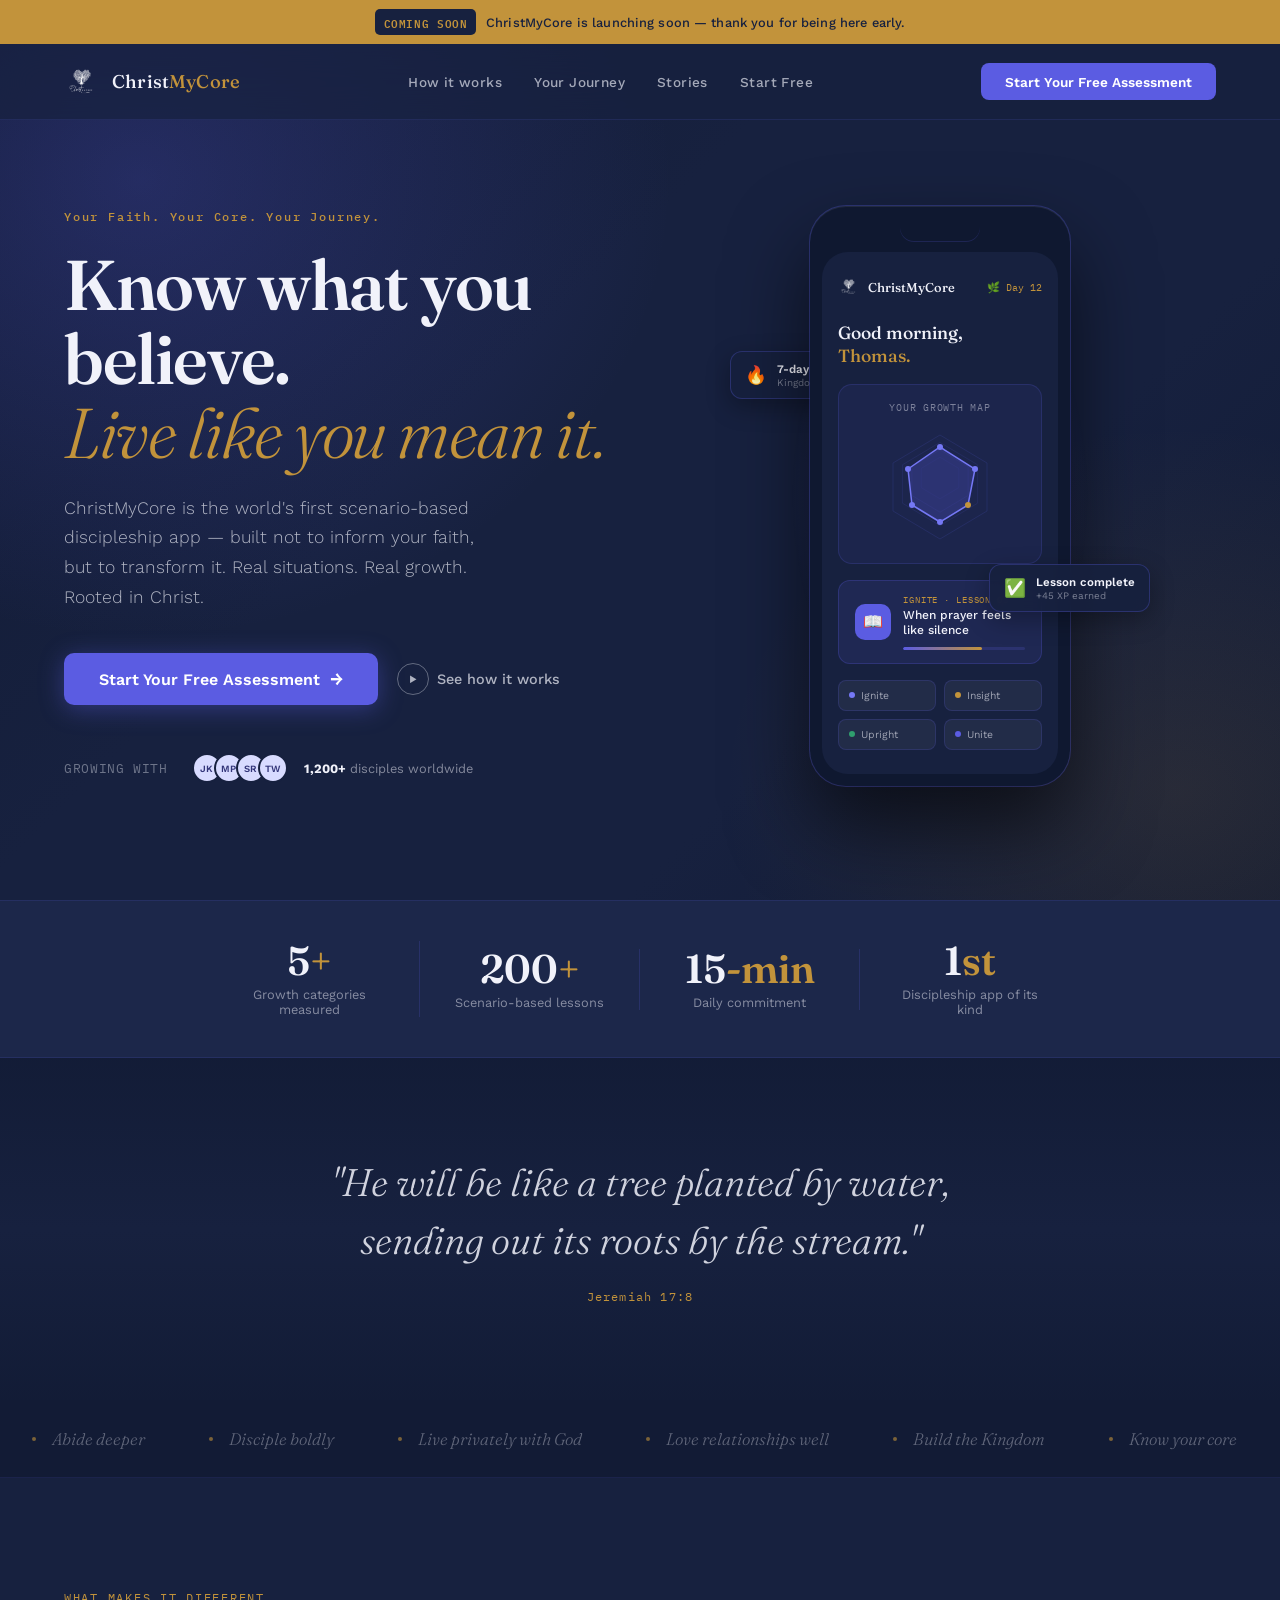
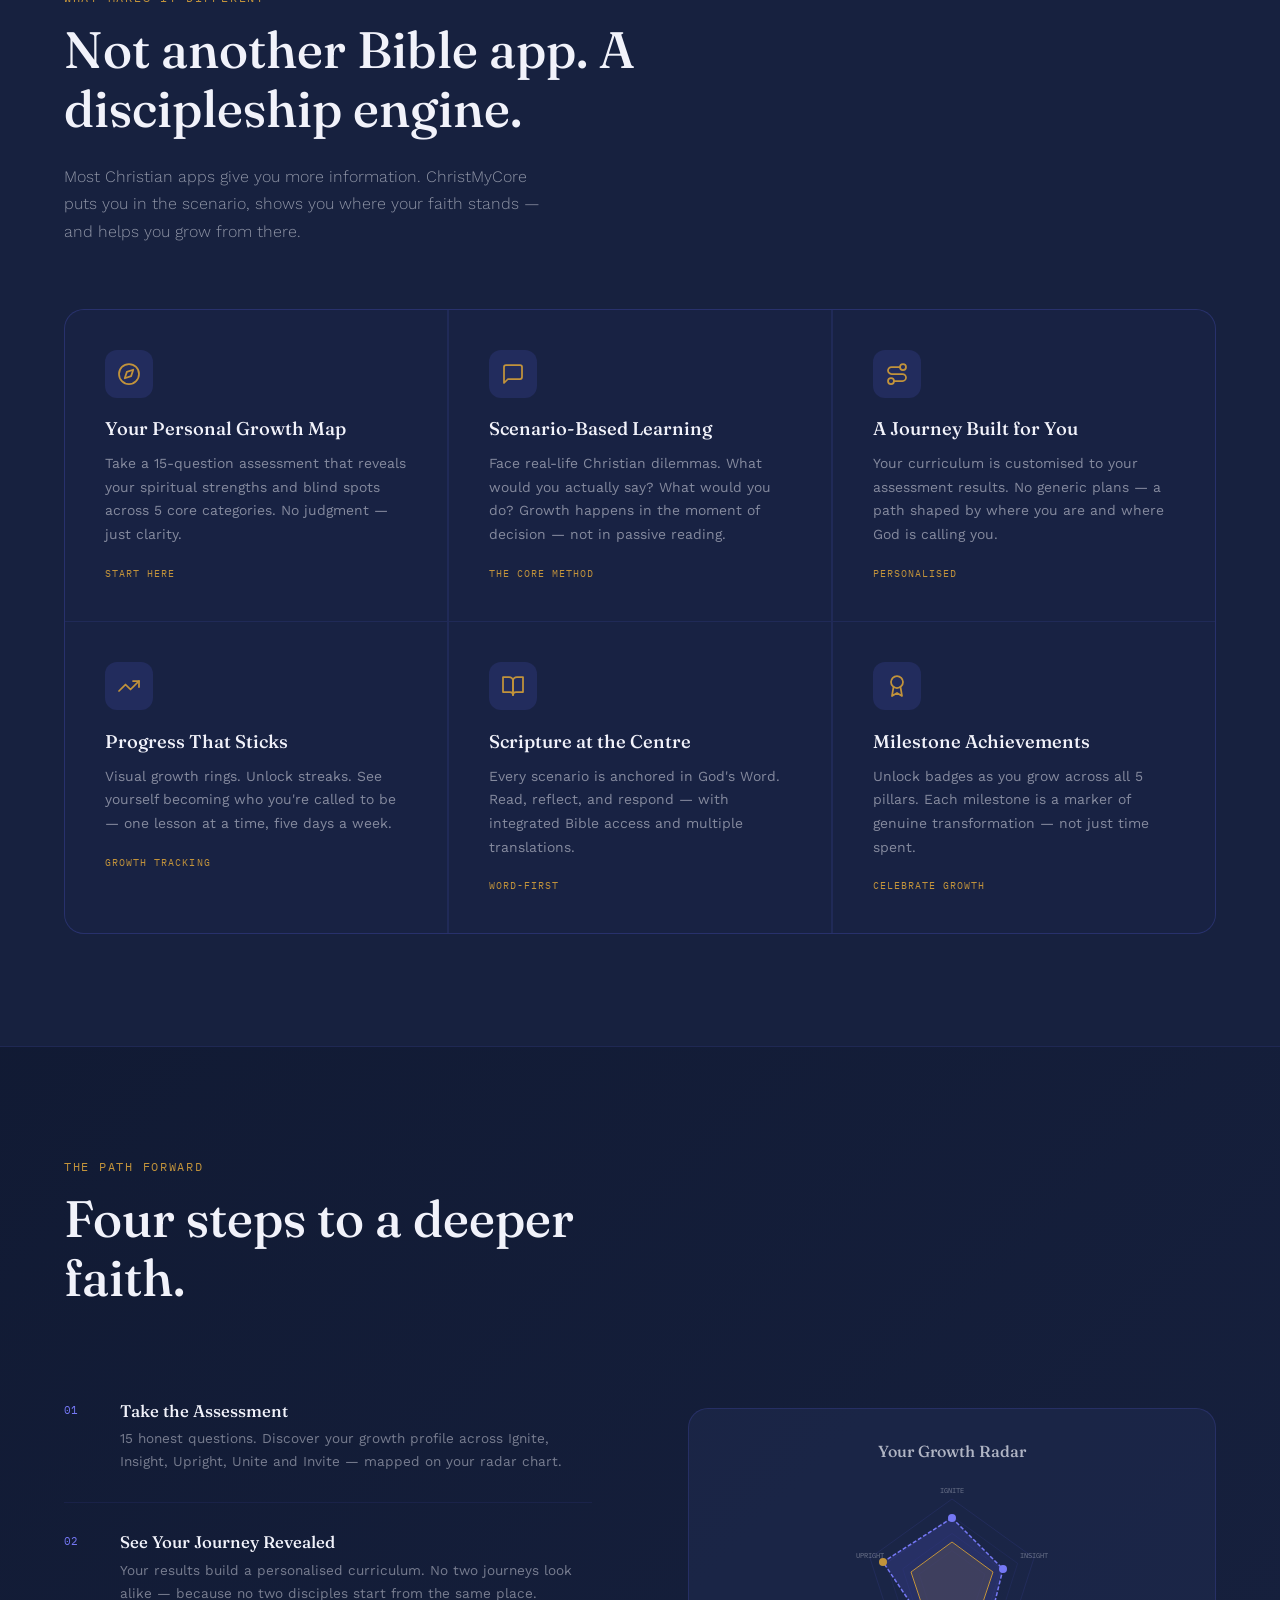
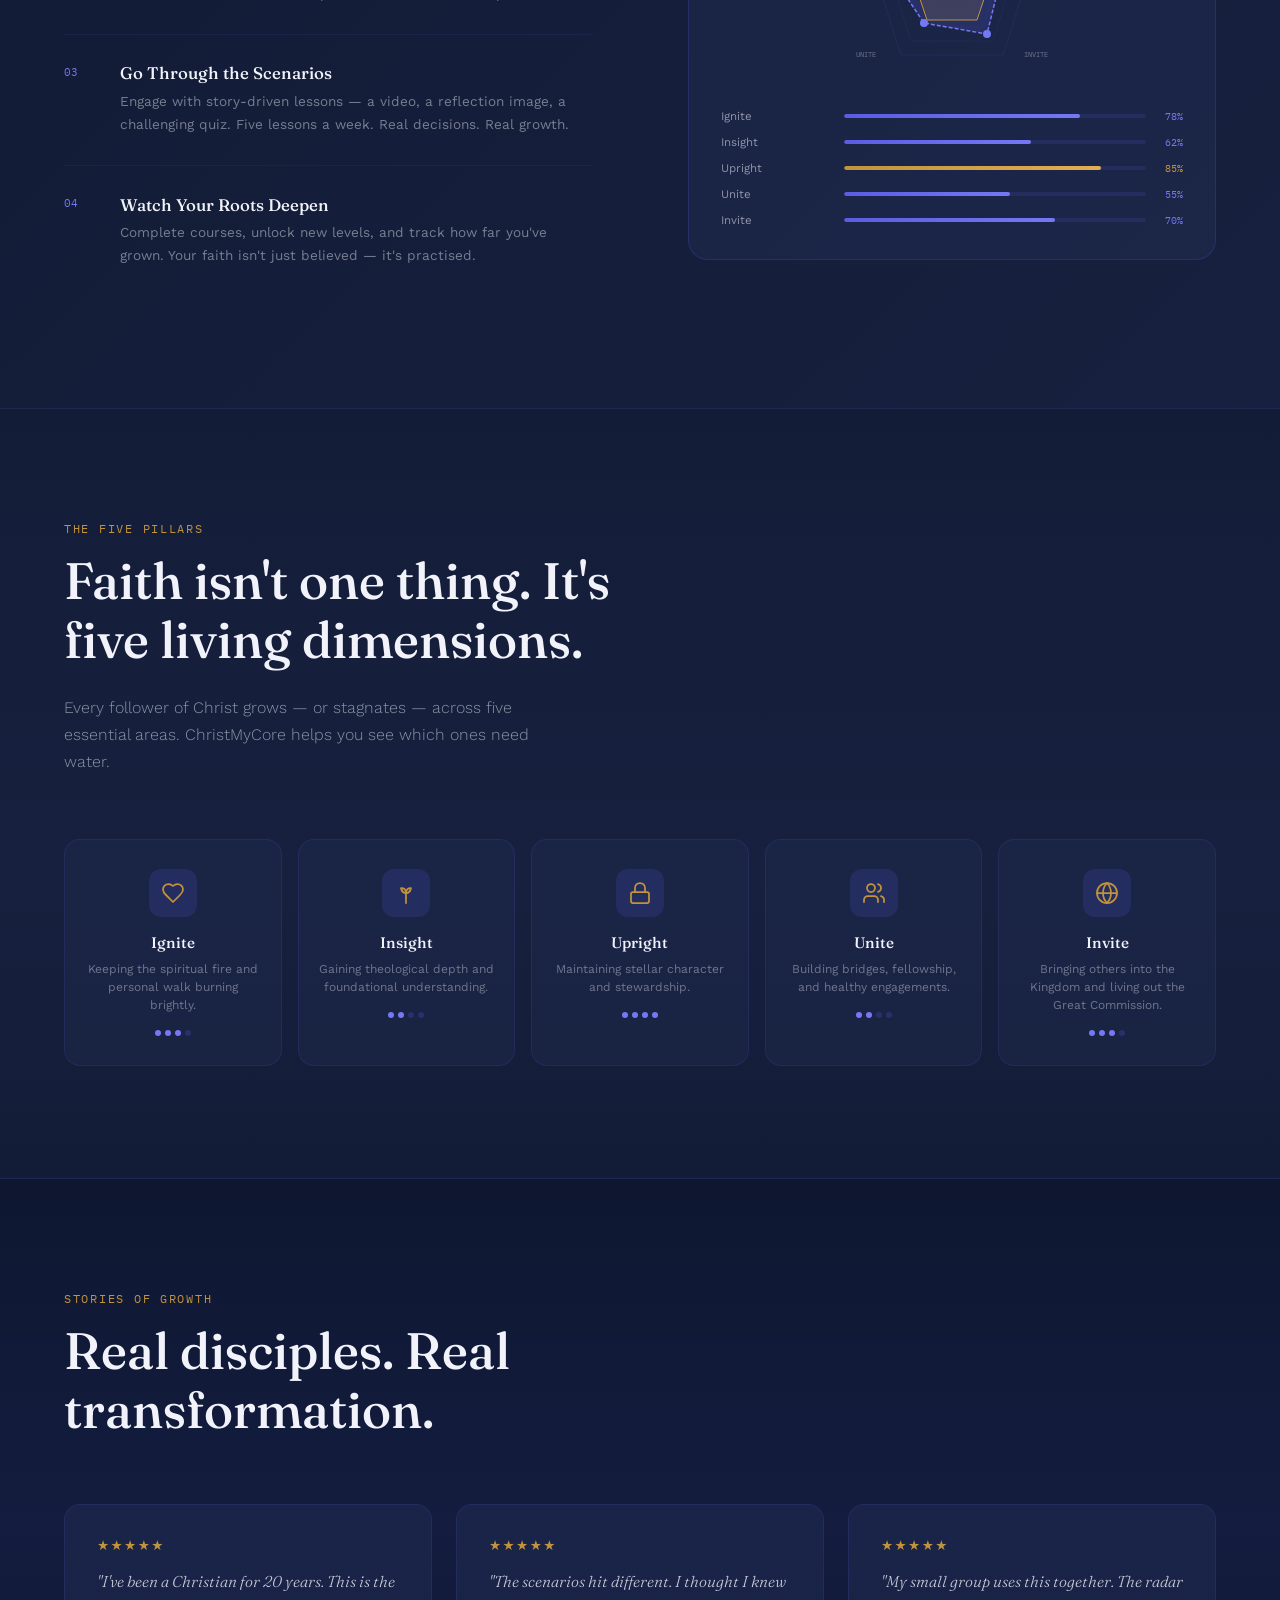
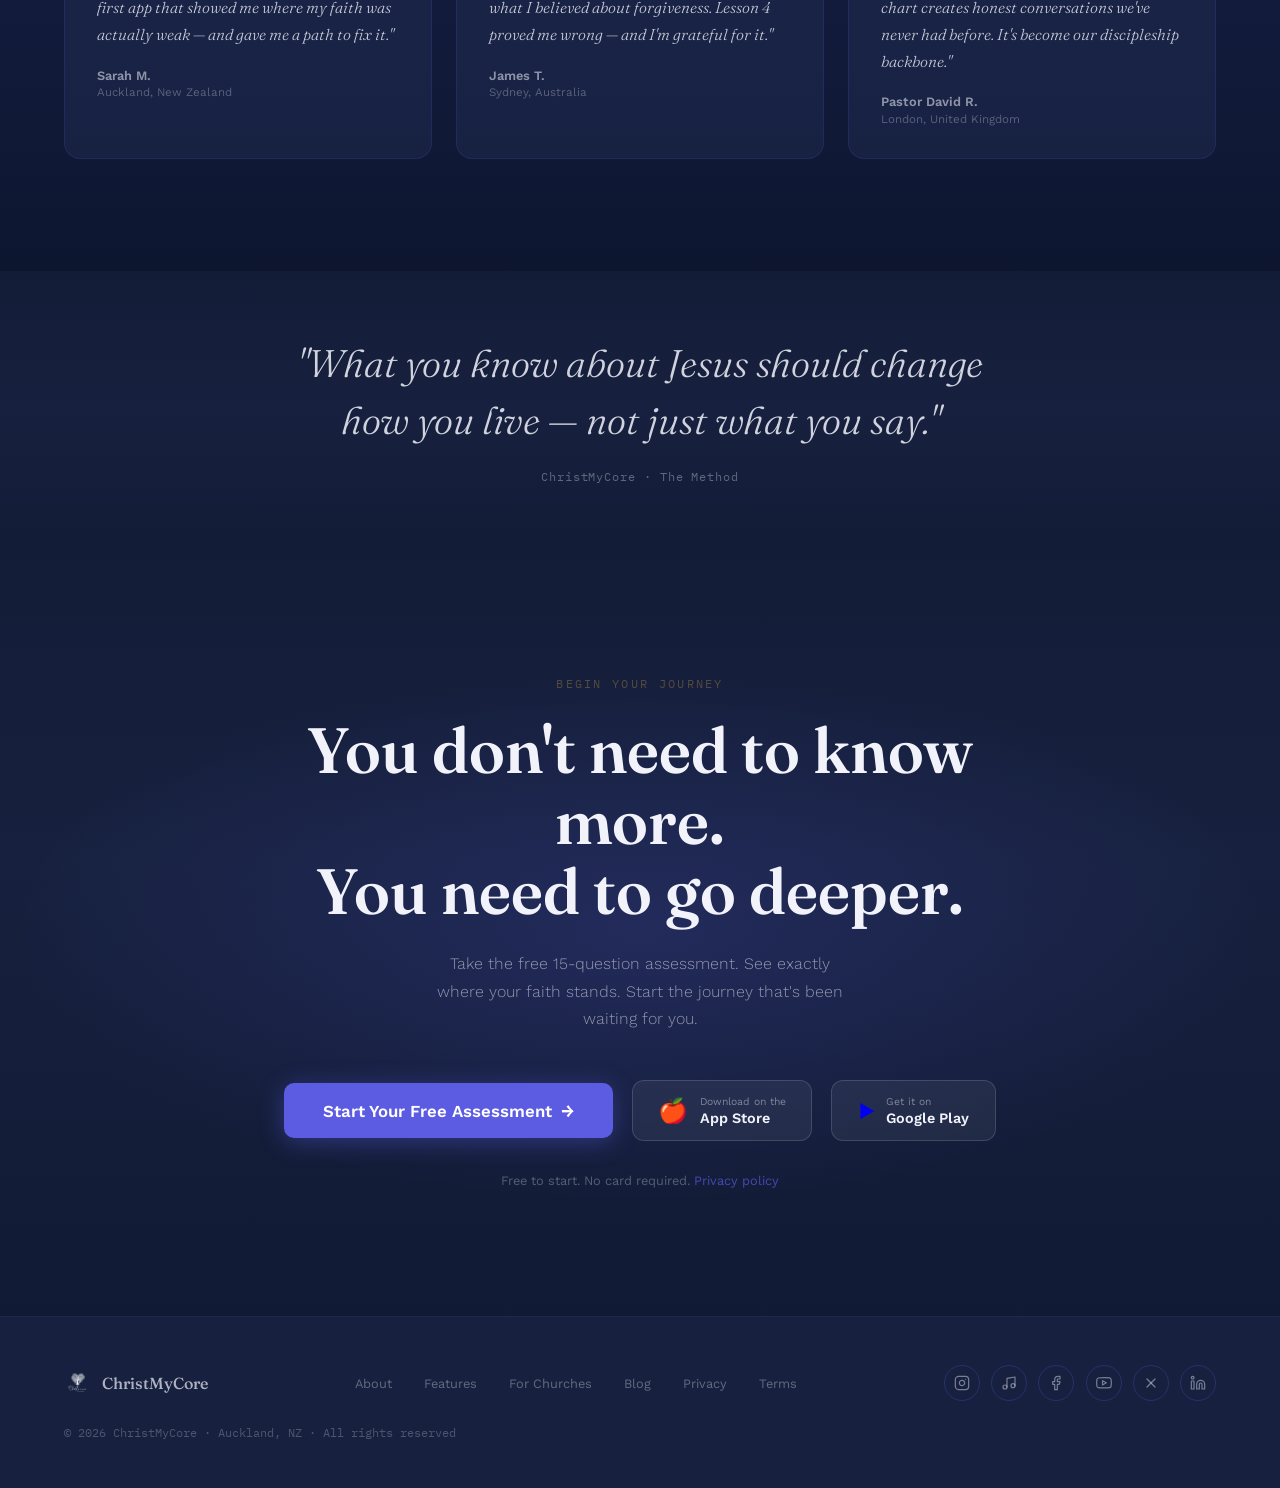
==== index.html @ acf6fdb8 "Unify assessment CTA copy to "Start Your Free Assessment" Update the nav button and bottom CTA secti" ====
<!DOCTYPE html>
<html lang="en">
<head>
  <meta charset="UTF-8"/>
  <meta name="viewport" content="width=device-width, initial-scale=1.0"/>
  <meta name="robots" content="noindex, follow"/>
  <meta name="description" content="ChristMyCore — Scenario-based Christian discipleship app, launching soon. Know what you believe. Live like you mean it."/>
  <meta property="og:title" content="ChristMyCore — Coming Soon"/>
  <meta property="og:description" content="The world's first scenario-based discipleship app for the global church. Launching soon."/>
  <meta property="og:url" content="https://www.christmycore.com"/>
  <title>ChristMyCore — Grow Deeper. Live Truer.</title>

  <!-- Fonts -->
  <link rel="preconnect" href="https://fonts.googleapis.com">
  <link href="https://fonts.googleapis.com/css2?family=Fraunces:ital,opsz,wght@0,9..144,300;0,9..144,500;0,9..144,600;1,9..144,300&family=Work+Sans:wght@300;400;500;600&family=IBM+Plex+Mono:wght@400;500&display=swap" rel="stylesheet">

  <!-- Stylesheet -->
  <link rel="stylesheet" href="css/main.css"/>
</head>
<body>

  <!-- ── COMING SOON BANNER ── -->
<div class="announce-banner">
  <span class="announce-banner-badge">Coming Soon</span>
  <span class="announce-banner-full">ChristMyCore is launching soon — thank you for being here early.</span>
  <span class="announce-banner-short">Launching soon</span>
</div>

  <!-- ── NAVIGATION ── -->
<nav>
  <a href="/" class="nav-logo">
    <img src="assets/images/logo.png" alt="ChristMyCore logo"/>
    <span class="nav-logo-text">Christ<span>MyCore</span></span>
  </a>
  <div class="nav-links">
    <a href="#features">How it works</a>
    <a href="#pillars">Your Journey</a>
    <a href="#stories">Stories</a>
    <a href="#start">Start Free</a>
  </div>
  <a href="#start" class="nav-cta">Start Your Free Assessment</a>
  <button class="nav-menu-btn" aria-label="Menu">
    <span></span><span></span><span></span>
  </button>
</nav>

  <!-- ── HERO ── -->
<section class="hero">
  <div class="hero-bg-overlay"></div>
  <div class="hero-left">
    <p class="hero-mono">Your Faith. Your Core. Your Journey.</p>
    <h1 class="hero-h1">
      Know what you<br>
      believe.<br>
      <span class="line-gold">Live like you mean it.</span>
    </h1>
    <p class="hero-sub">ChristMyCore is the world's first scenario-based discipleship app — built not to inform your faith, but to transform it. Real situations. Real growth. Rooted in Christ.</p>
    <div class="hero-actions">
      <a href="#start" class="btn-primary-lg">
        Start Your Free Assessment <span class="arrow">→</span>
      </a>
      <button class="btn-ghost">
        <span class="play-icon">▶</span>
        See how it works
      </button>
    </div>
    <div class="hero-social">
      <span class="hero-social-label">GROWING WITH</span>
      <div class="hero-avatars">
        <div class="avatar">JK</div>
        <div class="avatar">MP</div>
        <div class="avatar">SR</div>
        <div class="avatar">TW</div>
      </div>
      <span class="hero-social-count"><strong>1,200+</strong> disciples worldwide</span>
    </div>
  </div>

  <div class="hero-right">
    <div class="phone-wrap">
      <div class="phone-glow"></div>

      <!-- Left floating badge -->
      <div class="float-badge badge-left">
        <span class="badge-icon">🔥</span>
        <div class="badge-text">
          <span class="badge-title">7-day streak</span>
          <span class="badge-sub">Kingdom Builder</span>
        </div>
      </div>

      <!-- Phone frame -->
      <div class="phone-frame">
        <div class="phone-notch"></div>
        <div class="phone-screen">
          <div class="phone-header">
            <div class="phone-logo-row">
              <img class="phone-logo-img" src="assets/images/logo.png" alt="CMC"/>
              <span class="phone-logo-name">ChristMyCore</span>
            </div>
            <span class="phone-streak">🌿 Day 12</span>
          </div>
          <div class="phone-greeting">Good morning,<br><span>Thomas.</span></div>
          <!-- Mini radar -->
          <div class="phone-radar">
            <div class="phone-radar-title">YOUR GROWTH MAP</div>
            <svg class="radar-svg" width="120" height="120" viewBox="0 0 120 120">
              <defs>
                <polygon id="bg5" points="60,8 107,36 107,84 60,112 13,84 13,36" fill="none" stroke="rgba(91,92,226,0.15)" stroke-width="1"/>
              </defs>
              <use href="#bg5" transform="scale(1)"/>
              <use href="#bg5" transform="translate(12,9) scale(0.8)"/>
              <use href="#bg5" transform="translate(24,18) scale(0.6)"/>
              <use href="#bg5" transform="translate(36,27) scale(0.4)"/>
              <!-- Filled shape -->
              <polygon points="60,20 95,42 88,78 60,95 32,78 28,42"
                fill="rgba(91,92,226,0.25)" stroke="#7578F5" stroke-width="1.5"/>
              <!-- Dots -->
              <circle cx="60" cy="20" r="3" fill="#7578F5"/>
              <circle cx="95" cy="42" r="3" fill="#7578F5"/>
              <circle cx="88" cy="78" r="3" fill="#C2933B"/>
              <circle cx="60" cy="95" r="3" fill="#7578F5"/>
              <circle cx="32" cy="78" r="3" fill="#7578F5"/>
              <circle cx="28" cy="42" r="3" fill="#7578F5"/>
            </svg>
          </div>
          <!-- Current lesson -->
          <div class="phone-lesson-card">
            <div class="lesson-icon">📖</div>
            <div class="lesson-meta">
              <div class="lesson-tag">IGNITE · LESSON 03</div>
              <div class="lesson-title">When prayer feels like silence</div>
              <div class="lesson-progress-bar">
                <div class="lesson-progress-fill"></div>
              </div>
            </div>
          </div>
          <!-- Category chips -->
          <div class="phone-categories">
            <div class="cat-chip"><span class="cat-dot" style="background:#7578F5;"></span>Ignite</div>
            <div class="cat-chip"><span class="cat-dot" style="background:#C2933B;"></span>Insight</div>
            <div class="cat-chip"><span class="cat-dot" style="background:#2F9E6E;"></span>Upright</div>
            <div class="cat-chip"><span class="cat-dot" style="background:#5B5CE2;"></span>Unite</div>
          </div>
        </div>
      </div>

      <!-- Right floating badge -->
      <div class="float-badge badge-right">
        <span class="badge-icon">✅</span>
        <div class="badge-text">
          <span class="badge-title">Lesson complete</span>
          <span class="badge-sub">+45 XP earned</span>
        </div>
      </div>
    </div>
  </div>
</section>

  <!-- ── STATS BAR ── -->
<div class="stats-bar reveal">
  <div class="stat-item">
    <div class="stat-num">5<span>+</span></div>
    <div class="stat-label">Growth categories measured</div>
  </div>
  <div class="stat-item">
    <div class="stat-num">200<span>+</span></div>
    <div class="stat-label">Scenario-based lessons</div>
  </div>
  <div class="stat-item">
    <div class="stat-num">15<span>-min</span></div>
    <div class="stat-label">Daily commitment</div>
  </div>
  <div class="stat-item">
    <div class="stat-num">1<span>st</span></div>
    <div class="stat-label">Discipleship app of its kind</div>
  </div>
</div>

  <!-- ── SCRIPTURE QUOTE ── -->
<div class="scripture-section reveal">
  <p class="scripture-quote">
    "He will be like a tree planted by water, sending out its roots by the stream."
  </p>
  <p class="scripture-ref">Jeremiah 17:8</p>
</div>

  <!-- ── MARQUEE TICKER ── -->
<div class="marquee-section">
  <div class="marquee-track">
    <div class="marquee-item"><span class="marquee-dot"></span>Abide deeper</div>
    <div class="marquee-item"><span class="marquee-dot"></span>Disciple boldly</div>
    <div class="marquee-item"><span class="marquee-dot"></span>Live privately with God</div>
    <div class="marquee-item"><span class="marquee-dot"></span>Love relationships well</div>
    <div class="marquee-item"><span class="marquee-dot"></span>Build the Kingdom</div>
    <div class="marquee-item"><span class="marquee-dot"></span>Know your core</div>
    <div class="marquee-item"><span class="marquee-dot"></span>Abide deeper</div>
    <div class="marquee-item"><span class="marquee-dot"></span>Disciple boldly</div>
    <div class="marquee-item"><span class="marquee-dot"></span>Live privately with God</div>
    <div class="marquee-item"><span class="marquee-dot"></span>Love relationships well</div>
    <div class="marquee-item"><span class="marquee-dot"></span>Build the Kingdom</div>
    <div class="marquee-item"><span class="marquee-dot"></span>Know your core</div>
  </div>
</div>

  <!-- ── FEATURES ── -->
<section class="section" id="features">
  <p class="section-mono reveal">WHAT MAKES IT DIFFERENT</p>
  <h2 class="section-h2 reveal">Not another Bible app. A discipleship engine.</h2>
  <p class="section-sub reveal">Most Christian apps give you more information. ChristMyCore puts you in the scenario, shows you where your faith stands — and helps you grow from there.</p>

  <div class="features-grid reveal">
    <div class="feature-card">
      <div class="feature-icon"><svg viewBox="0 0 24 24"><circle cx="12" cy="12" r="10"/><polygon points="16.24 7.76 14.12 14.12 7.76 16.24 9.88 9.88 16.24 7.76"/></svg></div>
      <h3 class="feature-h3">Your Personal Growth Map</h3>
      <p class="feature-p">Take a 15-question assessment that reveals your spiritual strengths and blind spots across 5 core categories. No judgment — just clarity.</p>
      <span class="feature-tag">START HERE</span>
    </div>
    <div class="feature-card">
      <div class="feature-icon"><svg viewBox="0 0 24 24"><path d="M21 15a2 2 0 0 1-2 2H7l-4 4V5a2 2 0 0 1 2-2h14a2 2 0 0 1 2 2z"/></svg></div>
      <h3 class="feature-h3">Scenario-Based Learning</h3>
      <p class="feature-p">Face real-life Christian dilemmas. What would you actually say? What would you do? Growth happens in the moment of decision — not in passive reading.</p>
      <span class="feature-tag">THE CORE METHOD</span>
    </div>
    <div class="feature-card">
      <div class="feature-icon"><svg viewBox="0 0 24 24"><circle cx="6" cy="19" r="3"/><path d="M9 19h8.5a3.5 3.5 0 0 0 0-7h-11a3.5 3.5 0 0 1 0-7H15"/><circle cx="18" cy="5" r="3"/></svg></div>
      <h3 class="feature-h3">A Journey Built for You</h3>
      <p class="feature-p">Your curriculum is customised to your assessment results. No generic plans — a path shaped by where you are and where God is calling you.</p>
      <span class="feature-tag">PERSONALISED</span>
    </div>
    <div class="feature-card">
      <div class="feature-icon"><svg viewBox="0 0 24 24"><polyline points="22 7 13.5 15.5 8.5 10.5 2 17"/><polyline points="16 7 22 7 22 13"/></svg></div>
      <h3 class="feature-h3">Progress That Sticks</h3>
      <p class="feature-p">Visual growth rings. Unlock streaks. See yourself becoming who you're called to be — one lesson at a time, five days a week.</p>
      <span class="feature-tag">GROWTH TRACKING</span>
    </div>
    <div class="feature-card">
      <div class="feature-icon"><svg viewBox="0 0 24 24"><path d="M2 3h6a4 4 0 0 1 4 4v14a3 3 0 0 0-3-3H2z"/><path d="M22 3h-6a4 4 0 0 0-4 4v14a3 3 0 0 1 3-3h7z"/></svg></div>
      <h3 class="feature-h3">Scripture at the Centre</h3>
      <p class="feature-p">Every scenario is anchored in God's Word. Read, reflect, and respond — with integrated Bible access and multiple translations.</p>
      <span class="feature-tag">WORD-FIRST</span>
    </div>
    <div class="feature-card">
      <div class="feature-icon"><svg viewBox="0 0 24 24"><circle cx="12" cy="8" r="6"/><path d="M15.477 12.89 17 22l-5-3-5 3 1.523-9.11"/></svg></div>
      <h3 class="feature-h3">Milestone Achievements</h3>
      <p class="feature-p">Unlock badges as you grow across all 5 pillars. Each milestone is a marker of genuine transformation — not just time spent.</p>
      <span class="feature-tag">CELEBRATE GROWTH</span>
    </div>
  </div>
</section>

  <!-- ── HOW IT WORKS ── -->
<section class="journey-section" id="features">
  <p class="section-mono reveal">THE PATH FORWARD</p>
  <h2 class="section-h2 reveal">Four steps to a deeper faith.</h2>
  <div class="journey-grid reveal">
    <div class="journey-steps">
      <div class="step">
        <span class="step-num">01</span>
        <div class="step-content">
          <h4 class="step-h">Take the Assessment</h4>
          <p class="step-p">15 honest questions. Discover your growth profile across Ignite, Insight, Upright, Unite and Invite — mapped on your radar chart.</p>
        </div>
      </div>
      <div class="step">
        <span class="step-num">02</span>
        <div class="step-content">
          <h4 class="step-h">See Your Journey Revealed</h4>
          <p class="step-p">Your results build a personalised curriculum. No two journeys look alike — because no two disciples start from the same place.</p>
        </div>
      </div>
      <div class="step">
        <span class="step-num">03</span>
        <div class="step-content">
          <h4 class="step-h">Go Through the Scenarios</h4>
          <p class="step-p">Engage with story-driven lessons — a video, a reflection image, a challenging quiz. Five lessons a week. Real decisions. Real growth.</p>
        </div>
      </div>
      <div class="step">
        <span class="step-num">04</span>
        <div class="step-content">
          <h4 class="step-h">Watch Your Roots Deepen</h4>
          <p class="step-p">Complete courses, unlock new levels, and track how far you've grown. Your faith isn't just believed — it's practised.</p>
        </div>
      </div>
    </div>

    <!-- Assessment visual -->
    <div class="assess-visual">
      <div class="assess-title">Your Growth Radar</div>
      <svg class="radar-large" width="200" height="200" viewBox="0 0 200 200">
        <defs>
          <polygon id="pent" points="100,14 182,73 151,170 49,170 18,73" fill="none" stroke="rgba(91,92,226,0.12)" stroke-width="1"/>
        </defs>
        <use href="#pent"/>
        <use href="#pent" transform="translate(20,20) scale(0.8)"/>
        <use href="#pent" transform="translate(40,40) scale(0.6)"/>
        <use href="#pent" transform="translate(60,60) scale(0.4)"/>
        <!-- Labels -->
        <text x="100" y="8" text-anchor="middle" font-family="IBM Plex Mono" font-size="6.5" fill="rgba(241,242,250,0.4)">IGNITE</text>
        <text x="196" y="73" text-anchor="end" font-family="IBM Plex Mono" font-size="6.5" fill="rgba(241,242,250,0.4)">INSIGHT</text>
        <text x="196" y="172" text-anchor="end" font-family="IBM Plex Mono" font-size="6.5" fill="rgba(241,242,250,0.4)">INVITE</text>
        <text x="4" y="172" text-anchor="start" font-family="IBM Plex Mono" font-size="6.5" fill="rgba(241,242,250,0.4)">UNITE</text>
        <text x="4" y="73" text-anchor="start" font-family="IBM Plex Mono" font-size="6.5" fill="rgba(241,242,250,0.4)">UPRIGHT</text>
        <!-- Filled area -->
        <polygon points="100,33 151,84 135,149 72,138 31,77"
          fill="rgba(91,92,226,0.2)" stroke="#7578F5" stroke-width="1.5" stroke-dasharray="4,2"/>
        <polygon points="100,57 141,87 125,135 75,135 59,87"
          fill="rgba(194,147,59,0.15)" stroke="#C2933B" stroke-width="1"/>
        <!-- Points -->
        <circle cx="100" cy="33" r="4" fill="#7578F5"/>
        <circle cx="151" cy="84" r="4" fill="#7578F5"/>
        <circle cx="135" cy="149" r="4" fill="#7578F5"/>
        <circle cx="72" cy="138" r="4" fill="#7578F5"/>
        <circle cx="31" cy="77" r="4" fill="#C2933B"/>
      </svg>
      <div class="category-bars">
        <div class="cat-bar-row">
          <span class="cat-bar-label">Ignite</span>
          <div class="cat-bar-track"><div class="cat-bar-fill" style="width:78%;"></div></div>
          <span class="cat-bar-val">78%</span>
        </div>
        <div class="cat-bar-row">
          <span class="cat-bar-label">Insight</span>
          <div class="cat-bar-track"><div class="cat-bar-fill" style="width:62%;"></div></div>
          <span class="cat-bar-val">62%</span>
        </div>
        <div class="cat-bar-row">
          <span class="cat-bar-label">Upright</span>
          <div class="cat-bar-track"><div class="cat-bar-fill" style="width:85%;background:linear-gradient(90deg,var(--gold),#E0AE55);"></div></div>
          <span class="cat-bar-val" style="color:var(--gold);">85%</span>
        </div>
        <div class="cat-bar-row">
          <span class="cat-bar-label">Unite</span>
          <div class="cat-bar-track"><div class="cat-bar-fill" style="width:55%;"></div></div>
          <span class="cat-bar-val">55%</span>
        </div>
        <div class="cat-bar-row">
          <span class="cat-bar-label">Invite</span>
          <div class="cat-bar-track"><div class="cat-bar-fill" style="width:70%;"></div></div>
          <span class="cat-bar-val">70%</span>
        </div>
      </div>
    </div>
  </div>
</section>

  <!-- ── THE 5 PILLARS ── -->
<section class="pillars-section" id="pillars">
  <p class="section-mono reveal">THE FIVE PILLARS</p>
  <h2 class="section-h2 reveal">Faith isn't one thing. It's five living dimensions.</h2>
  <p class="section-sub reveal">Every follower of Christ grows — or stagnates — across five essential areas. ChristMyCore helps you see which ones need water.</p>
  <div class="pillars-row reveal">
    <div class="pillar-card">
      <div class="pillar-icon"><svg viewBox="0 0 24 24"><path d="M19 14c1.49-1.46 3-3.21 3-5.5A5.5 5.5 0 0 0 16.5 3c-1.76 0-3 .5-4.5 2-1.5-1.5-2.74-2-4.5-2A5.5 5.5 0 0 0 2 8.5c0 2.3 1.5 4.05 3 5.5l7 7Z"/></svg></div>
      <div class="pillar-name">Ignite</div>
      <div class="pillar-sub">Keeping the spiritual fire and personal walk burning brightly.</div>
      <div class="pillar-level">
        <span class="level-dot active"></span>
        <span class="level-dot active"></span>
        <span class="level-dot active"></span>
        <span class="level-dot"></span>
      </div>
    </div>
    <div class="pillar-card">
      <div class="pillar-icon"><svg viewBox="0 0 24 24"><path d="M12 22V12"/><path d="M12 12c0-3 2-5 5-5-.5 3-2.5 5-5 5Z"/><path d="M12 12c0-3-2-5-5-5 .5 3 2.5 5 5 5Z"/></svg></div>
      <div class="pillar-name">Insight</div>
      <div class="pillar-sub">Gaining theological depth and foundational understanding.</div>
      <div class="pillar-level">
        <span class="level-dot active"></span>
        <span class="level-dot active"></span>
        <span class="level-dot"></span>
        <span class="level-dot"></span>
      </div>
    </div>
    <div class="pillar-card">
      <div class="pillar-icon"><svg viewBox="0 0 24 24"><rect x="3" y="11" width="18" height="11" rx="2"/><path d="M7 11V7a5 5 0 0 1 10 0v4"/></svg></div>
      <div class="pillar-name">Upright</div>
      <div class="pillar-sub">Maintaining stellar character and stewardship.</div>
      <div class="pillar-level">
        <span class="level-dot active"></span>
        <span class="level-dot active"></span>
        <span class="level-dot active"></span>
        <span class="level-dot active"></span>
      </div>
    </div>
    <div class="pillar-card">
      <div class="pillar-icon"><svg viewBox="0 0 24 24"><path d="M16 21v-2a4 4 0 0 0-4-4H6a4 4 0 0 0-4 4v2"/><circle cx="9" cy="7" r="4"/><path d="M22 21v-2a4 4 0 0 0-3-3.87"/><path d="M16 3.13a4 4 0 0 1 0 7.75"/></svg></div>
      <div class="pillar-name">Unite</div>
      <div class="pillar-sub">Building bridges, fellowship, and healthy engagements.</div>
      <div class="pillar-level">
        <span class="level-dot active"></span>
        <span class="level-dot active"></span>
        <span class="level-dot"></span>
        <span class="level-dot"></span>
      </div>
    </div>
    <div class="pillar-card">
      <div class="pillar-icon"><svg viewBox="0 0 24 24"><circle cx="12" cy="12" r="10"/><path d="M12 2a14.5 14.5 0 0 0 0 20 14.5 14.5 0 0 0 0-20"/><path d="M2 12h20"/></svg></div>
      <div class="pillar-name">Invite</div>
      <div class="pillar-sub">Bringing others into the Kingdom and living out the Great Commission.</div>
      <div class="pillar-level">
        <span class="level-dot active"></span>
        <span class="level-dot active"></span>
        <span class="level-dot active"></span>
        <span class="level-dot"></span>
      </div>
    </div>
  </div>
</section>

  <!-- ── TESTIMONIALS ── -->
<section class="testimonials-section" id="stories">
  <p class="section-mono reveal">STORIES OF GROWTH</p>
  <h2 class="section-h2 reveal">Real disciples. Real transformation.</h2>
  <div class="testi-grid reveal">
    <div class="testi-card">
      <div class="testi-stars">★★★★★</div>
      <p class="testi-text">"I've been a Christian for 20 years. This is the first app that showed me where my faith was actually weak — and gave me a path to fix it."</p>
      <div class="testi-author">Sarah M.</div>
      <div class="testi-role">Auckland, New Zealand</div>
    </div>
    <div class="testi-card">
      <div class="testi-stars">★★★★★</div>
      <p class="testi-text">"The scenarios hit different. I thought I knew what I believed about forgiveness. Lesson 4 proved me wrong — and I'm grateful for it."</p>
      <div class="testi-author">James T.</div>
      <div class="testi-role">Sydney, Australia</div>
    </div>
    <div class="testi-card">
      <div class="testi-stars">★★★★★</div>
      <p class="testi-text">"My small group uses this together. The radar chart creates honest conversations we've never had before. It's become our discipleship backbone."</p>
      <div class="testi-author">Pastor David R.</div>
      <div class="testi-role">London, United Kingdom</div>
    </div>
  </div>
</section>

<!-- ── SCRIPTURE 2 ── -->
<div class="scripture-section reveal" style="padding:4rem 5vw;">
  <p class="scripture-quote">
    "What you know about Jesus should change how you live — not just what you say."
  </p>
  <p class="scripture-ref" style="color:rgba(241,242,250,0.35);font-size:0.72rem;letter-spacing:0.08em;">ChristMyCore · The Method</p>
</div>

  <!-- ── CALL TO ACTION ── -->
<section class="cta-section" id="start">
  <p class="cta-eyebrow reveal">BEGIN YOUR JOURNEY</p>
  <h2 class="cta-h2 reveal">You don't need to know more.<br>You need to go deeper.</h2>
  <p class="cta-sub reveal">Take the free 15-question assessment. See exactly where your faith stands. Start the journey that's been waiting for you.</p>
  <div class="cta-actions reveal">
    <a href="#" class="btn-primary-lg" style="font-size:1.05rem;padding:1.1rem 2.4rem;">
      Start Your Free Assessment <span class="arrow">→</span>
    </a>
    <a href="#" class="app-store-btn">
      <span class="app-store-icon">🍎</span>
      <div class="app-store-text">
        <span class="app-store-small">Download on the</span>
        <span class="app-store-name">App Store</span>
      </div>
    </a>
    <a href="#" class="app-store-btn">
      <span class="app-store-icon">▶</span>
      <div class="app-store-text">
        <span class="app-store-small">Get it on</span>
        <span class="app-store-name">Google Play</span>
      </div>
    </a>
  </div>
  <p class="cta-note reveal">Free to start. No card required. <a href="#">Privacy policy</a></p>
</section>

  <!-- ── FOOTER ── -->
<footer>
  <a href="/" class="footer-logo">
    <img src="assets/images/logo.png" alt="ChristMyCore"/>
    <span class="footer-logo-text">ChristMyCore</span>
  </a>
  <div class="footer-links">
    <a href="#">About</a>
    <a href="#">Features</a>
    <a href="#">For Churches</a>
    <a href="#">Blog</a>
    <a href="#">Privacy</a>
    <a href="#">Terms</a>
  </div>
  <div class="footer-social">
    <a href="#" aria-label="Instagram"><svg viewBox="0 0 24 24"><rect x="2" y="2" width="20" height="20" rx="5" ry="5"/><path d="M16 11.37A4 4 0 1 1 12.63 8 4 4 0 0 1 16 11.37z"/><line x1="17.5" y1="6.5" x2="17.51" y2="6.5"/></svg></a>
    <a href="#" aria-label="TikTok"><svg viewBox="0 0 24 24"><path d="M9 18V5l12-2v13"/><circle cx="6" cy="18" r="3"/><circle cx="18" cy="16" r="3"/></svg></a>
    <a href="#" aria-label="Facebook"><svg viewBox="0 0 24 24"><path d="M18 2h-3a5 5 0 0 0-5 5v3H7v4h3v8h4v-8h3l1-4h-4V7a1 1 0 0 1 1-1h3z"/></svg></a>
    <a href="#" aria-label="YouTube"><svg viewBox="0 0 24 24"><path d="M22.54 6.42a2.78 2.78 0 0 0-1.94-2C18.88 4 12 4 12 4s-6.88 0-8.6.46a2.78 2.78 0 0 0-1.94 2A29.94 29.94 0 0 0 1 11.75a29.94 29.94 0 0 0 .46 5.33A2.78 2.78 0 0 0 3.4 19c1.72.46 8.6.46 8.6.46s6.88 0 8.6-.46a2.78 2.78 0 0 0 1.94-2 29.94 29.94 0 0 0 .46-5.25 29.94 29.94 0 0 0-.46-5.33z"/><polygon points="9.75 15.02 15.5 11.75 9.75 8.48 9.75 15.02"/></svg></a>
    <a href="#" aria-label="X (Twitter)"><svg viewBox="0 0 24 24"><line x1="18" y1="6" x2="6" y2="18"/><line x1="6" y1="6" x2="18" y2="18"/></svg></a>
    <a href="#" aria-label="LinkedIn"><svg viewBox="0 0 24 24"><path d="M16 8a6 6 0 0 1 6 6v7h-4v-7a2 2 0 0 0-2-2 2 2 0 0 0-2 2v7h-4v-7a6 6 0 0 1 6-6z"/><rect x="2" y="9" width="4" height="12"/><circle cx="4" cy="4" r="2"/></svg></a>
  </div>
  <span class="footer-copy">© 2026 ChristMyCore · Auckland, NZ · All rights reserved</span>
</footer>

<script>
// Scroll reveal
const reveals = document.querySelectorAll(".reveal");
const io = new IntersectionObserver((entries) => {
  entries.forEach(e => {
    if(e.isIntersecting){ e.target.classList.add("visible"); io.unobserve(e.target); }
  });
},{threshold:0.12});
reveals.forEach(r => io.observe(r));
</script>

  <!-- Main Script -->
  <script src="js/main.js"></script>

</body>
</html>
---- css/main.css ----
/* ═══════════════════════════════════════════════════════
   ChristMyCore — Main Stylesheet
   Brand palette: Primary #5B5CE2 · Gold #C2933B · Dark #17213F
   Fonts: Fraunces (serif) · Work Sans (sans) · IBM Plex Mono
   ═══════════════════════════════════════════════════════ */

/* ── RESET & BASE ─────────────────────────────── */
*,*::before,*::after{box-sizing:border-box;margin:0;padding:0}
:root{
  --primary:#5B5CE2;
  --primary-deep:#4748BB;
  --primary-press:#333579;
  --primary-soft:#7578F5;
  --primary-sub:#D8DBFF;
  --dark:#17213F;
  --gold:#C2933B;
  --gold-dark:#8A6323;
  --bg:#F6F6FB;
  --surface:#FFFFFF;
  --text:#17213F;
  --muted:#5C6478;
  --border:#E3E5F5;
  --success:#2F9E6E;
  --r: Fraunces, Georgia, serif;
  --s: "Work Sans", system-ui, sans-serif;
  --m: "IBM Plex Mono", monospace;
  --banner-h:44px;
}
html{scroll-behavior:smooth}
body{
  font-family:var(--s);
  background:var(--dark);
  color:#F1F2FA;
  overflow-x:hidden;
  -webkit-font-smoothing:antialiased;
}

/* ── ANNOUNCEMENT BANNER ──────────────────────── */
.announce-banner{
  position:fixed;top:0;left:0;right:0;z-index:110;
  height:var(--banner-h);
  display:flex;align-items:center;justify-content:center;gap:0.6rem;
  padding:0 1rem;
  background:var(--gold);color:var(--dark);
  font-family:var(--s);font-size:0.8rem;font-weight:500;
  letter-spacing:0.01em;text-align:center;
}
.announce-banner-badge{
  font-family:var(--m);font-size:0.68rem;font-weight:600;
  text-transform:uppercase;letter-spacing:0.06em;
  background:var(--dark);color:var(--gold);
  padding:0.2rem 0.55rem;border-radius:5px;
  white-space:nowrap;
}
.announce-banner-short{display:none;}

/* ── NAV ─────────────────────────────────────── */
nav{
  position:fixed;top:var(--banner-h);left:0;right:0;z-index:100;
  display:flex;align-items:center;justify-content:space-between;
  padding:1.2rem 5vw;
  background:rgba(23,33,63,0.7);
  backdrop-filter:blur(18px);
  -webkit-backdrop-filter:blur(18px);
  border-bottom:1px solid rgba(91,92,226,0.15);
}
.nav-logo{
  display:flex;align-items:center;gap:0.75rem;
  text-decoration:none;
}
.nav-logo img{width:36px;height:36px;object-fit:contain;filter:brightness(0) invert(1);}
.nav-logo-text{
  font-family:var(--r);
  font-size:1.15rem;font-weight:500;
  color:#F1F2FA;letter-spacing:0.01em;
}
.nav-logo-text span{color:var(--gold);}
.nav-links{display:flex;align-items:center;gap:2rem;}
.nav-links a{
  font-size:0.85rem;font-weight:500;letter-spacing:0.03em;
  color:rgba(241,242,250,0.65);text-decoration:none;
  transition:color 0.2s;
}
.nav-links a:hover{color:#F1F2FA;}
.nav-cta{
  background:var(--primary);color:#fff;
  border:none;padding:0.65rem 1.5rem;
  font-family:var(--s);font-size:0.85rem;font-weight:600;
  border-radius:8px;cursor:pointer;
  text-decoration:none;
  transition:background 0.2s,transform 0.15s;
  white-space:nowrap;
}
.nav-cta:hover{background:var(--primary-deep);transform:translateY(-1px);}
.nav-menu-btn{display:none;background:none;border:none;cursor:pointer;padding:0.5rem;}
.nav-menu-btn span{display:block;width:22px;height:2px;background:#F1F2FA;margin:4px 0;transition:all 0.3s;}

/* ── HERO ─────────────────────────────────────── */
.hero{
  min-height:100vh;
  display:grid;
  grid-template-columns:1fr 1fr;
  align-items:center;
  padding:calc(8rem + var(--banner-h)) 5vw 5rem;
  position:relative;
  overflow:hidden;
  gap:3rem;
  background-attachment:fixed;
  background-position:center 40%;
  background-size:cover;
  background:url('https://cdn.pixabay.com/photo/2018/08/14/13/23/ocean-3605547_1280.jpg') center center / cover no-repeat;
}
.hero-bg-overlay{
  position:absolute;inset:0;
  background:linear-gradient(
    135deg,
    rgba(15,24,48,0.82) 0%,
    rgba(23,33,63,0.65) 40%,
    rgba(23,33,63,0.50) 70%,
    rgba(15,24,48,0.78) 100%
  );
  pointer-events:none;
  z-index:1;
}
/* Radial glow */
.hero::before{
  content:"";
  position:absolute;
  top:-20%;left:-10%;
  width:70%;height:100%;
  background:radial-gradient(ellipse at 30% 40%, rgba(91,92,226,0.25) 0%, transparent 60%);
  pointer-events:none;
  z-index:2;
}
.hero::after{
  content:"";
  position:absolute;
  bottom:-20%;right:-10%;
  width:60%;height:80%;
  background:radial-gradient(ellipse at 70% 60%, rgba(194,147,59,0.12) 0%, transparent 60%);
  pointer-events:none;
  z-index:2;
}

.hero-left{
  position:relative;z-index:3;
  max-width:580px;
}
.hero-mono{
  font-family:var(--m);
  font-size:0.75rem;font-weight:500;
  letter-spacing:0.15em;
  color:var(--gold);
  margin-bottom:1.5rem;
  opacity:0;animation:fadeUp 0.6s 0.2s ease forwards;
}
.hero-h1{
  font-family:var(--r);
  font-size:clamp(2.8rem, 5.5vw, 5rem);
  font-weight:600;
  line-height:1.05;
  letter-spacing:-0.02em;
  color:#F1F2FA;
  margin-bottom:1.5rem;
  opacity:0;animation:fadeUp 0.6s 0.35s ease forwards;
}
.hero-h1 .line-gold{
  color:var(--gold);
  font-style:italic;
  font-weight:300;
}
.hero-sub{
  font-size:1.1rem;font-weight:300;line-height:1.7;
  color:rgba(241,242,250,0.7);
  max-width:440px;
  margin-bottom:2.5rem;
  opacity:0;animation:fadeUp 0.6s 0.5s ease forwards;
}
.hero-actions{
  display:flex;align-items:center;gap:1.2rem;flex-wrap:wrap;
  opacity:0;animation:fadeUp 0.6s 0.65s ease forwards;
}
.btn-primary-lg{
  display:inline-flex;align-items:center;gap:0.6rem;
  background:var(--primary);color:#fff;
  padding:1rem 2.2rem;border-radius:10px;
  font-size:1rem;font-weight:600;font-family:var(--s);
  text-decoration:none;border:none;cursor:pointer;
  transition:background 0.2s,transform 0.15s,box-shadow 0.2s;
  box-shadow:0 4px 24px rgba(91,92,226,0.4);
}
.btn-primary-lg:hover{
  background:var(--primary-deep);
  transform:translateY(-2px);
  box-shadow:0 8px 32px rgba(91,92,226,0.5);
}
.btn-primary-lg .arrow{font-size:1.1rem;transition:transform 0.2s;}
.btn-primary-lg:hover .arrow{transform:translateX(3px);}
.btn-ghost{
  display:inline-flex;align-items:center;gap:0.5rem;
  color:rgba(241,242,250,0.7);font-size:0.9rem;font-weight:500;
  text-decoration:none;
  transition:color 0.2s;
  border:none;background:none;cursor:pointer;font-family:var(--s);
}
.btn-ghost:hover{color:#F1F2FA;}
.btn-ghost .play-icon{
  width:32px;height:32px;
  border:1.5px solid rgba(241,242,250,0.35);
  border-radius:50%;
  display:flex;align-items:center;justify-content:center;
  font-size:0.7rem;
  transition:border-color 0.2s,background 0.2s;
}
.btn-ghost:hover .play-icon{border-color:#F1F2FA;background:rgba(241,242,250,0.1);}

.hero-social{
  margin-top:3rem;
  display:flex;align-items:center;gap:1rem;
  opacity:0;animation:fadeUp 0.6s 0.8s ease forwards;
}
.hero-social-label{
  font-size:0.8rem;color:rgba(241,242,250,0.4);
  font-family:var(--m);letter-spacing:0.05em;
}
.hero-avatars{display:flex;margin-left:0.5rem;}
.avatar{
  width:30px;height:30px;border-radius:50%;
  border:2px solid var(--dark);
  background:var(--primary-sub);
  display:flex;align-items:center;justify-content:center;
  font-size:0.6rem;font-weight:600;color:var(--primary-press);
  margin-left:-8px;
}
.avatar:first-child{margin-left:0;}
.hero-social-count{
  font-family:var(--s);font-size:0.8rem;
  color:rgba(241,242,250,0.5);
}
.hero-social-count strong{color:#F1F2FA;}

/* Hero right — phone mockup */
.hero-right{
  position:relative;z-index:3;
  display:flex;justify-content:center;align-items:center;
  opacity:0;animation:fadeIn 0.9s 0.5s ease forwards;
}
.phone-wrap{
  position:relative;
  width:280px;
}
.phone-glow{
  position:absolute;
  top:50%;left:50%;
  transform:translate(-50%,-50%);
  width:300px;height:500px;
  background:radial-gradient(ellipse, rgba(91,92,226,0.35) 0%, transparent 70%);
  pointer-events:none;
}
.phone-frame{
  width:260px;
  background:#0F1830;
  border-radius:36px;
  padding:12px;
  box-shadow:
    0 0 0 1px rgba(91,92,226,0.3),
    0 40px 80px rgba(0,0,0,0.6),
    inset 0 1px 0 rgba(255,255,255,0.08);
  position:relative;
  margin:0 auto;
}
.phone-notch{
  width:80px;height:24px;
  background:#0F1830;
  border-radius:0 0 14px 14px;
  margin:0 auto 10px;
  position:relative;z-index:2;
  box-shadow:inset 0 -1px 0 rgba(91,92,226,0.2);
}
.phone-screen{
  background:var(--dark);
  border-radius:26px;
  overflow:hidden;
  min-height:500px;
  padding:1.5rem 1rem;
  display:flex;flex-direction:column;
  gap:1rem;
}
.phone-header{
  display:flex;align-items:center;justify-content:space-between;
  margin-bottom:0.5rem;
}
.phone-logo-row{
  display:flex;align-items:center;gap:0.5rem;
}
.phone-logo-img{
  width:22px;height:22px;
  object-fit:contain;
  filter:brightness(0) invert(1);
}
.phone-logo-name{
  font-family:var(--r);font-size:0.8rem;font-weight:500;color:#F1F2FA;
}
.phone-streak{
  display:flex;align-items:center;gap:0.3rem;
  font-family:var(--m);font-size:0.65rem;color:var(--gold);
}
.phone-greeting{
  font-family:var(--r);font-size:1.1rem;font-weight:500;color:#F1F2FA;
  line-height:1.3;
}
.phone-greeting span{color:var(--gold);}
/* Radar / tree-ring chart placeholder */
.phone-radar{
  background:rgba(91,92,226,0.08);
  border:1px solid rgba(91,92,226,0.2);
  border-radius:14px;
  padding:1rem;
  text-align:center;
}
.phone-radar-title{
  font-family:var(--m);font-size:0.6rem;color:var(--muted);
  letter-spacing:0.08em;margin-bottom:0.8rem;
  color:rgba(241,242,250,0.45);
}
.radar-svg{display:block;margin:0 auto;}
.phone-lesson-card{
  background:rgba(91,92,226,0.12);
  border:1px solid rgba(91,92,226,0.25);
  border-radius:12px;
  padding:0.8rem 1rem;
  display:flex;align-items:center;gap:0.75rem;
}
.lesson-icon{
  width:36px;height:36px;flex-shrink:0;
  background:var(--primary);border-radius:10px;
  display:flex;align-items:center;justify-content:center;
  font-size:1rem;
}
.lesson-meta{flex:1;}
.lesson-tag{
  font-family:var(--m);font-size:0.55rem;color:var(--gold);
  letter-spacing:0.1em;margin-bottom:0.2rem;
}
.lesson-title{
  font-family:var(--s);font-size:0.75rem;font-weight:500;color:#F1F2FA;
  line-height:1.3;
}
.lesson-progress-bar{
  height:3px;background:rgba(91,92,226,0.2);
  border-radius:2px;margin-top:0.5rem;
  overflow:hidden;
}
.lesson-progress-fill{
  height:100%;width:65%;
  background:linear-gradient(90deg, var(--primary) 0%, var(--gold) 100%);
  border-radius:2px;
}
.phone-categories{
  display:grid;grid-template-columns:1fr 1fr;gap:0.5rem;
}
.cat-chip{
  background:rgba(241,242,250,0.05);
  border:1px solid rgba(91,92,226,0.2);
  border-radius:8px;padding:0.5rem 0.6rem;
  font-family:var(--s);font-size:0.65rem;color:rgba(241,242,250,0.6);
  display:flex;align-items:center;gap:0.4rem;
}
.cat-dot{
  width:6px;height:6px;border-radius:50%;flex-shrink:0;
}
/* floating badges */
.float-badge{
  position:absolute;
  background:rgba(23,33,63,0.9);
  border:1px solid rgba(91,92,226,0.3);
  border-radius:12px;
  padding:0.6rem 0.9rem;
  backdrop-filter:blur(8px);
  box-shadow:0 8px 24px rgba(0,0,0,0.3);
  display:flex;align-items:center;gap:0.6rem;
  font-size:0.75rem;
  white-space:nowrap;
}
.float-badge.badge-left{
  left:-70px;top:25%;
  animation:floatL 4s ease-in-out infinite;
}
.float-badge.badge-right{
  right:-70px;bottom:30%;
  animation:floatR 4s 1s ease-in-out infinite;
}
.badge-icon{font-size:1.1rem;}
.badge-text{display:flex;flex-direction:column;gap:0.1rem;}
.badge-title{font-weight:600;color:#F1F2FA;font-size:0.72rem;}
.badge-sub{color:rgba(241,242,250,0.45);font-size:0.62rem;}

/* ── STATS BAR ─────────────────────────────────── */
.stats-bar{
  background:rgba(33,44,82,0.6);
  border-top:1px solid rgba(91,92,226,0.15);
  border-bottom:1px solid rgba(91,92,226,0.15);
  padding:2.5rem 5vw;
  display:flex;align-items:center;justify-content:center;
  gap:0;
  overflow:hidden;
}
.stat-item{
  flex:1;max-width:220px;
  text-align:center;
  padding:0 2rem;
  border-right:1px solid rgba(91,92,226,0.2);
}
.stat-item:last-child{border-right:none;}
.stat-num{
  font-family:var(--r);
  font-size:2.5rem;font-weight:600;
  color:#F1F2FA;
  line-height:1;margin-bottom:0.4rem;
}
.stat-num span{color:var(--gold);}
.stat-label{
  font-family:var(--s);font-size:0.8rem;
  color:rgba(241,242,250,0.5);
  font-weight:400;
}

/* ── MARQUEE ─────────────────────────────────── */
.marquee-section{
  padding:1.8rem 0;
  overflow:hidden;
  border-bottom:1px solid rgba(91,92,226,0.12);
  background:rgba(15,24,48,0.6);
  position:relative;
}
.marquee-track{
  display:flex;width:max-content;
  animation:marquee 28s linear infinite;
}
.marquee-item{
  display:flex;align-items:center;gap:1rem;
  padding:0 2rem;
  font-family:var(--r);font-size:1.05rem;font-weight:300;font-style:italic;
  color:rgba(241,242,250,0.35);
  white-space:nowrap;
}
.marquee-dot{
  width:4px;height:4px;border-radius:50%;
  background:var(--gold);opacity:0.6;flex-shrink:0;
}

/* ── FEATURES ─────────────────────────────────── */
.section{padding:7rem 5vw;}
.section-mono{
  font-family:var(--m);font-size:0.72rem;
  letter-spacing:0.15em;color:var(--gold);
  margin-bottom:1rem;
}
.section-h2{
  font-family:var(--r);
  font-size:clamp(2rem, 4vw, 3.2rem);
  font-weight:500;line-height:1.15;
  color:#F1F2FA;
  max-width:600px;
  margin-bottom:1.5rem;
}
.section-sub{
  font-size:1rem;font-weight:300;line-height:1.7;
  color:rgba(241,242,250,0.55);
  max-width:500px;margin-bottom:4rem;
}

.features-grid{
  display:grid;
  grid-template-columns:repeat(3,1fr);
  gap:1.5px;
  background:rgba(91,92,226,0.15);
  border:1px solid rgba(91,92,226,0.15);
  border-radius:20px;
  overflow:hidden;
}
.feature-card{
  background:rgba(23,33,63,0.8);
  padding:2.5rem;
  position:relative;
  transition:background 0.3s;
}
.feature-card:hover{background:rgba(33,44,82,0.9);}
.feature-icon{
  width:48px;height:48px;margin-bottom:1.2rem;
  display:flex;align-items:center;justify-content:center;
  border-radius:12px;
  background:rgba(91,92,226,0.16);
}
.feature-icon svg{
  width:24px;height:24px;
  stroke:var(--gold);fill:none;
  stroke-width:1.75;stroke-linecap:round;stroke-linejoin:round;
}
.feature-h3{
  font-family:var(--r);font-size:1.15rem;font-weight:500;
  color:#F1F2FA;margin-bottom:0.7rem;line-height:1.3;
}
.feature-p{
  font-size:0.87rem;line-height:1.7;
  color:rgba(241,242,250,0.5);
}
.feature-tag{
  display:inline-block;margin-top:1.2rem;
  font-family:var(--m);font-size:0.65rem;
  letter-spacing:0.1em;color:var(--gold);
}

/* ── JOURNEY / HOW IT WORKS ─────────────────────── */
.journey-section{
  padding:7rem 5vw;
  background-position:center center;
  background:url('https://cdn.pixabay.com/photo/2023/06/05/02/01/starry-sky-8041247_1280.jpg') center center / cover no-repeat;
  border-top:1px solid rgba(91,92,226,0.12);
  border-bottom:1px solid rgba(91,92,226,0.12);
  position:relative;
}
.journey-section::before{
  content:"";
  position:absolute;inset:0;
  background:linear-gradient(135deg, rgba(15,24,48,0.75) 0%, rgba(23,33,63,0.68) 100%);
  pointer-events:none;
  z-index:0;
}
.journey-section > *{position:relative;z-index:1;}
.journey-grid{
  display:grid;
  grid-template-columns:1fr 1fr;
  gap:6rem;
  align-items:center;
  margin-top:4rem;
}
.journey-steps{display:flex;flex-direction:column;gap:0;}
.step{
  display:flex;gap:1.5rem;
  padding:1.8rem 0;
  border-bottom:1px solid rgba(91,92,226,0.1);
}
.step:last-child{border-bottom:none;}
.step-num{
  font-family:var(--m);font-size:0.7rem;
  color:var(--primary-soft);
  padding-top:0.1rem;flex-shrink:0;
  width:32px;
}
.step-content{}
.step-h{
  font-family:var(--r);font-size:1.05rem;font-weight:500;
  color:#F1F2FA;margin-bottom:0.4rem;
}
.step-p{
  font-size:0.85rem;line-height:1.7;
  color:rgba(241,242,250,0.45);
}
/* Assessment visual */
.assess-visual{
  background:rgba(33,44,82,0.5);
  border:1px solid rgba(91,92,226,0.2);
  border-radius:20px;
  padding:2rem;
  position:relative;
}
.assess-title{
  font-family:var(--r);font-size:1rem;font-weight:500;
  color:rgba(241,242,250,0.7);
  margin-bottom:1.5rem;text-align:center;
}
.radar-large{display:block;margin:0 auto 1.5rem;}
.category-bars{display:flex;flex-direction:column;gap:0.75rem;}
.cat-bar-row{display:flex;align-items:center;gap:0.8rem;}
.cat-bar-label{
  font-family:var(--s);font-size:0.72rem;
  color:rgba(241,242,250,0.55);
  width:110px;flex-shrink:0;
}
.cat-bar-track{
  flex:1;height:4px;
  background:rgba(91,92,226,0.15);
  border-radius:2px;overflow:hidden;
}
.cat-bar-fill{
  height:100%;border-radius:2px;
  background:linear-gradient(90deg, var(--primary) 0%, var(--primary-soft) 100%);
}
.cat-bar-val{
  font-family:var(--m);font-size:0.62rem;
  color:var(--primary-soft);width:24px;text-align:right;
}

/* ── SCRIPTURE BREAK ─────────────────────────── */
.scripture-section{
  padding:6rem 5vw;
  text-align:center;
  position:relative;overflow:hidden;
  background-position:center top;
  background:url('https://cdn.pixabay.com/photo/2017/07/28/20/06/night-2549128_1280.jpg') center center / cover no-repeat;
}
.scripture-section::before{
  content:"";
  position:absolute;inset:0;
  background:linear-gradient(rgba(15,24,48,0.55) 0%, rgba(23,33,63,0.48) 50%, rgba(15,24,48,0.60) 100%);
  pointer-events:none;
}
.scripture-quote{
  font-family:var(--r);
  font-size:clamp(1.4rem, 3vw, 2.4rem);
  font-weight:300;font-style:italic;
  line-height:1.5;
  color:rgba(241,242,250,0.85);
  max-width:720px;margin:0 auto 1.2rem;
  position:relative;z-index:1;
}
.scripture-ref{
  font-family:var(--m);font-size:0.75rem;
  letter-spacing:0.1em;color:var(--gold);
  position:relative;z-index:1;
}

/* ── PILLARS / CATEGORIES ────────────────────── */
.pillars-section{
  padding:7rem 5vw;
  position:relative;
  background-position:center center;
  background:url('https://cdn.pixabay.com/photo/2016/11/29/01/40/tree-1866602_1280.jpg') center center / cover no-repeat;
}
.pillars-section::before{
  content:"";
  position:absolute;inset:0;
  background:linear-gradient(rgba(17,26,51,0.65) 0%, rgba(23,33,63,0.55) 60%, rgba(17,26,51,0.70) 100%);
  pointer-events:none;
  z-index:0;
}
.pillars-section > *{position:relative;z-index:1;}
.pillars-row{
  display:grid;
  grid-template-columns:repeat(5,1fr);
  gap:1rem;
  margin-top:4rem;
}
.pillar-card{
  background:rgba(33,44,82,0.4);
  border:1px solid rgba(91,92,226,0.15);
  border-radius:16px;
  padding:1.8rem 1.2rem;
  text-align:center;
  transition:border-color 0.3s,transform 0.3s;
  cursor:default;
}
.pillar-card:hover{
  border-color:rgba(91,92,226,0.5);
  transform:translateY(-4px);
}
.pillar-icon{
  width:48px;height:48px;margin:0 auto 1rem;
  display:flex;align-items:center;justify-content:center;
  border-radius:12px;
  background:rgba(91,92,226,0.16);
}
.pillar-icon svg{
  width:24px;height:24px;
  stroke:var(--gold);fill:none;
  stroke-width:1.75;stroke-linecap:round;stroke-linejoin:round;
}
.pillar-name{
  font-family:var(--r);font-size:0.95rem;font-weight:500;
  color:#F1F2FA;margin-bottom:0.5rem;
}
.pillar-sub{
  font-family:var(--s);font-size:0.75rem;
  color:rgba(241,242,250,0.4);line-height:1.5;
}
.pillar-level{
  margin-top:1rem;
  display:flex;justify-content:center;gap:4px;
}
.level-dot{
  width:6px;height:6px;border-radius:50%;
  background:rgba(91,92,226,0.25);
}
.level-dot.active{background:var(--primary-soft);}

/* ── TESTIMONIALS ────────────────────────────── */
.testimonials-section{
  padding:7rem 5vw;
  background-position:center 40%;
  background:url('https://cdn.pixabay.com/photo/2016/11/29/05/08/astronomy-1867616_1280.jpg') center center / cover no-repeat;
  border-top:1px solid rgba(91,92,226,0.12);
  position:relative;
}
.testimonials-section::before{
  content:"";
  position:absolute;inset:0;
  background:linear-gradient(rgba(10,18,42,0.70) 0%, rgba(17,26,63,0.62) 50%, rgba(10,18,42,0.75) 100%);
  pointer-events:none;
  z-index:0;
}
.testimonials-section > *{position:relative;z-index:1;}
.testi-grid{
  display:grid;
  grid-template-columns:repeat(3,1fr);
  gap:1.5rem;
  margin-top:4rem;
}
.testi-card{
  background:rgba(33,44,82,0.5);
  border:1px solid rgba(91,92,226,0.15);
  border-radius:16px;
  padding:2rem;
  position:relative;
}
.testi-stars{
  color:var(--gold);font-size:0.85rem;
  margin-bottom:1rem;letter-spacing:0.1em;
}
.testi-text{
  font-family:var(--r);font-size:0.98rem;font-weight:300;font-style:italic;
  color:rgba(241,242,250,0.8);line-height:1.7;
  margin-bottom:1.2rem;
}
.testi-author{
  font-family:var(--s);font-size:0.8rem;font-weight:600;
  color:rgba(241,242,250,0.55);
}
.testi-role{
  font-family:var(--s);font-size:0.72rem;
  color:rgba(241,242,250,0.3);margin-top:0.15rem;
}

/* ── CTA SECTION ─────────────────────────────── */
.cta-section{
  padding:8rem 5vw;
  text-align:center;
  position:relative;overflow:hidden;
  background-attachment:fixed;
  background-position:center 60%;
  background:url('https://cdn.pixabay.com/photo/2018/11/17/22/15/milky-way-3821536_1280.jpg') center 60% / cover no-repeat;
}
.cta-section::before{
  content:"";
  position:absolute;inset:0;
  background:linear-gradient(
    rgba(17,26,51,0.70) 0%,
    rgba(23,33,63,0.52) 40%,
    rgba(15,24,48,0.74) 100%
  );
  pointer-events:none;
}
.cta-section::after{
  content:"";
  position:absolute;inset:0;
  background:radial-gradient(ellipse 70% 50% at 50% 50%, rgba(91,92,226,0.18) 0%, transparent 70%);
  pointer-events:none;
}
.cta-eyebrow{
  font-family:var(--m);font-size:0.72rem;letter-spacing:0.2em;
  color:var(--gold);margin-bottom:1.5rem;
}
.cta-h2{
  font-family:var(--r);
  font-size:clamp(2.2rem, 5vw, 4rem);
  font-weight:600;line-height:1.1;
  color:#F1F2FA;
  max-width:680px;margin:0 auto 1.5rem;
  position:relative;z-index:1;
}
.cta-sub{
  font-size:1rem;font-weight:300;
  color:rgba(241,242,250,0.55);
  max-width:420px;margin:0 auto 3rem;
  line-height:1.7;
  position:relative;z-index:1;
}
.cta-actions{
  display:flex;align-items:center;justify-content:center;
  gap:1.2rem;flex-wrap:wrap;
  position:relative;z-index:1;
}
.app-store-btn{
  display:inline-flex;align-items:center;gap:0.7rem;
  background:rgba(241,242,250,0.06);
  border:1px solid rgba(241,242,250,0.15);
  border-radius:12px;
  padding:0.9rem 1.6rem;
  text-decoration:none;
  transition:background 0.2s,border-color 0.2s;
}
.app-store-btn:hover{
  background:rgba(241,242,250,0.1);
  border-color:rgba(241,242,250,0.3);
}
.app-store-icon{font-size:1.5rem;}
.app-store-text{text-align:left;}
.app-store-small{
  font-family:var(--s);font-size:0.65rem;
  color:rgba(241,242,250,0.45);display:block;
}
.app-store-name{
  font-family:var(--s);font-size:0.9rem;font-weight:600;
  color:#F1F2FA;display:block;margin-top:0.1rem;
}
.cta-note{
  margin-top:2rem;font-size:0.8rem;
  color:rgba(241,242,250,0.3);
  position:relative;z-index:1;
}
.cta-note a{color:rgba(91,92,226,0.7);text-decoration:none;}

/* ── FOOTER ──────────────────────────────────── */
footer{
  padding:3rem 5vw;
  border-top:1px solid rgba(91,92,226,0.12);
  display:flex;align-items:center;justify-content:space-between;
  flex-wrap:wrap;gap:1.5rem;
}
.footer-logo{
  display:flex;align-items:center;gap:0.6rem;
  text-decoration:none;
}
.footer-logo img{width:28px;height:28px;object-fit:contain;filter:brightness(0) invert(1);}
.footer-logo-text{
  font-family:var(--r);font-size:1rem;font-weight:500;color:rgba(241,242,250,0.7);
}
.footer-links{
  display:flex;gap:2rem;flex-wrap:wrap;
}
.footer-links a{
  font-size:0.8rem;color:rgba(241,242,250,0.35);
  text-decoration:none;transition:color 0.2s;
}
.footer-links a:hover{color:rgba(241,242,250,0.7);}
.footer-social{display:flex;gap:0.7rem;}
.footer-social a{
  width:36px;height:36px;
  display:flex;align-items:center;justify-content:center;
  border-radius:50%;
  border:1px solid rgba(91,92,226,0.25);
  color:rgba(241,242,250,0.45);
  transition:color 0.2s,border-color 0.2s,background 0.2s;
}
.footer-social a:hover{color:var(--gold);border-color:var(--gold);background:rgba(194,147,59,0.08);}
.footer-social svg{width:16px;height:16px;stroke:currentColor;fill:none;stroke-width:1.8;stroke-linecap:round;stroke-linejoin:round;}
.footer-copy{
  font-size:0.75rem;color:rgba(241,242,250,0.25);
  font-family:var(--m);
}

/* ── ANIMATIONS ──────────────────────────────── */
@keyframes fadeUp{
  from{opacity:0;transform:translateY(24px);}
  to{opacity:1;transform:translateY(0);}
}
@keyframes fadeIn{
  from{opacity:0;}
  to{opacity:1;}
}
@keyframes marquee{
  from{transform:translateX(0);}
  to{transform:translateX(-50%);}
}
@keyframes floatL{
  0%,100%{transform:translateY(0);}
  50%{transform:translateY(-8px);}
}
@keyframes floatR{
  0%,100%{transform:translateY(0);}
  50%{transform:translateY(8px);}
}

/* Scroll reveal */
.reveal{opacity:0;transform:translateY(30px);transition:opacity 0.7s ease,transform 0.7s ease;}
.reveal.visible{opacity:1;transform:none;}

/* ── RESPONSIVE ─────────────────────────────── */
@media(max-width:1024px){
  .features-grid{grid-template-columns:1fr 1fr;}
  .pillars-row{grid-template-columns:repeat(3,1fr);}
  .float-badge.badge-left{left:-20px;}
  .float-badge.badge-right{right:-20px;}
}
@media(max-width:768px){
  .hero{grid-template-columns:1fr;padding:calc(7rem + var(--banner-h)) 5vw 4rem;}
  .hero-right{display:none;}
  .hero-h1{font-size:2.8rem;}
  .nav-links{display:none;}
  .nav-menu-btn{display:block;}
  .nav-cta{font-size:0.72rem;padding:0.5rem 0.9rem;}
  .announce-banner{gap:0.4rem;padding:0 0.75rem;font-size:0.72rem;}
  .announce-banner-badge{font-size:0.6rem;padding:0.15rem 0.4rem;}
  .announce-banner-full{display:none;}
  .announce-banner-short{display:inline;}
  .features-grid{grid-template-columns:1fr;}
  .journey-grid{grid-template-columns:1fr;gap:3rem;}
  .testi-grid{grid-template-columns:1fr;}
  .pillars-row{grid-template-columns:1fr 1fr;}
  .stats-bar{flex-wrap:wrap;gap:2rem;}
  .stat-item{border-right:none;flex:0 0 40%;}
  footer{flex-direction:column;text-align:center;}
  .footer-links{justify-content:center;}
}
@media(prefers-reduced-motion:reduce){
  *{animation:none!important;transition:none!important;}
}
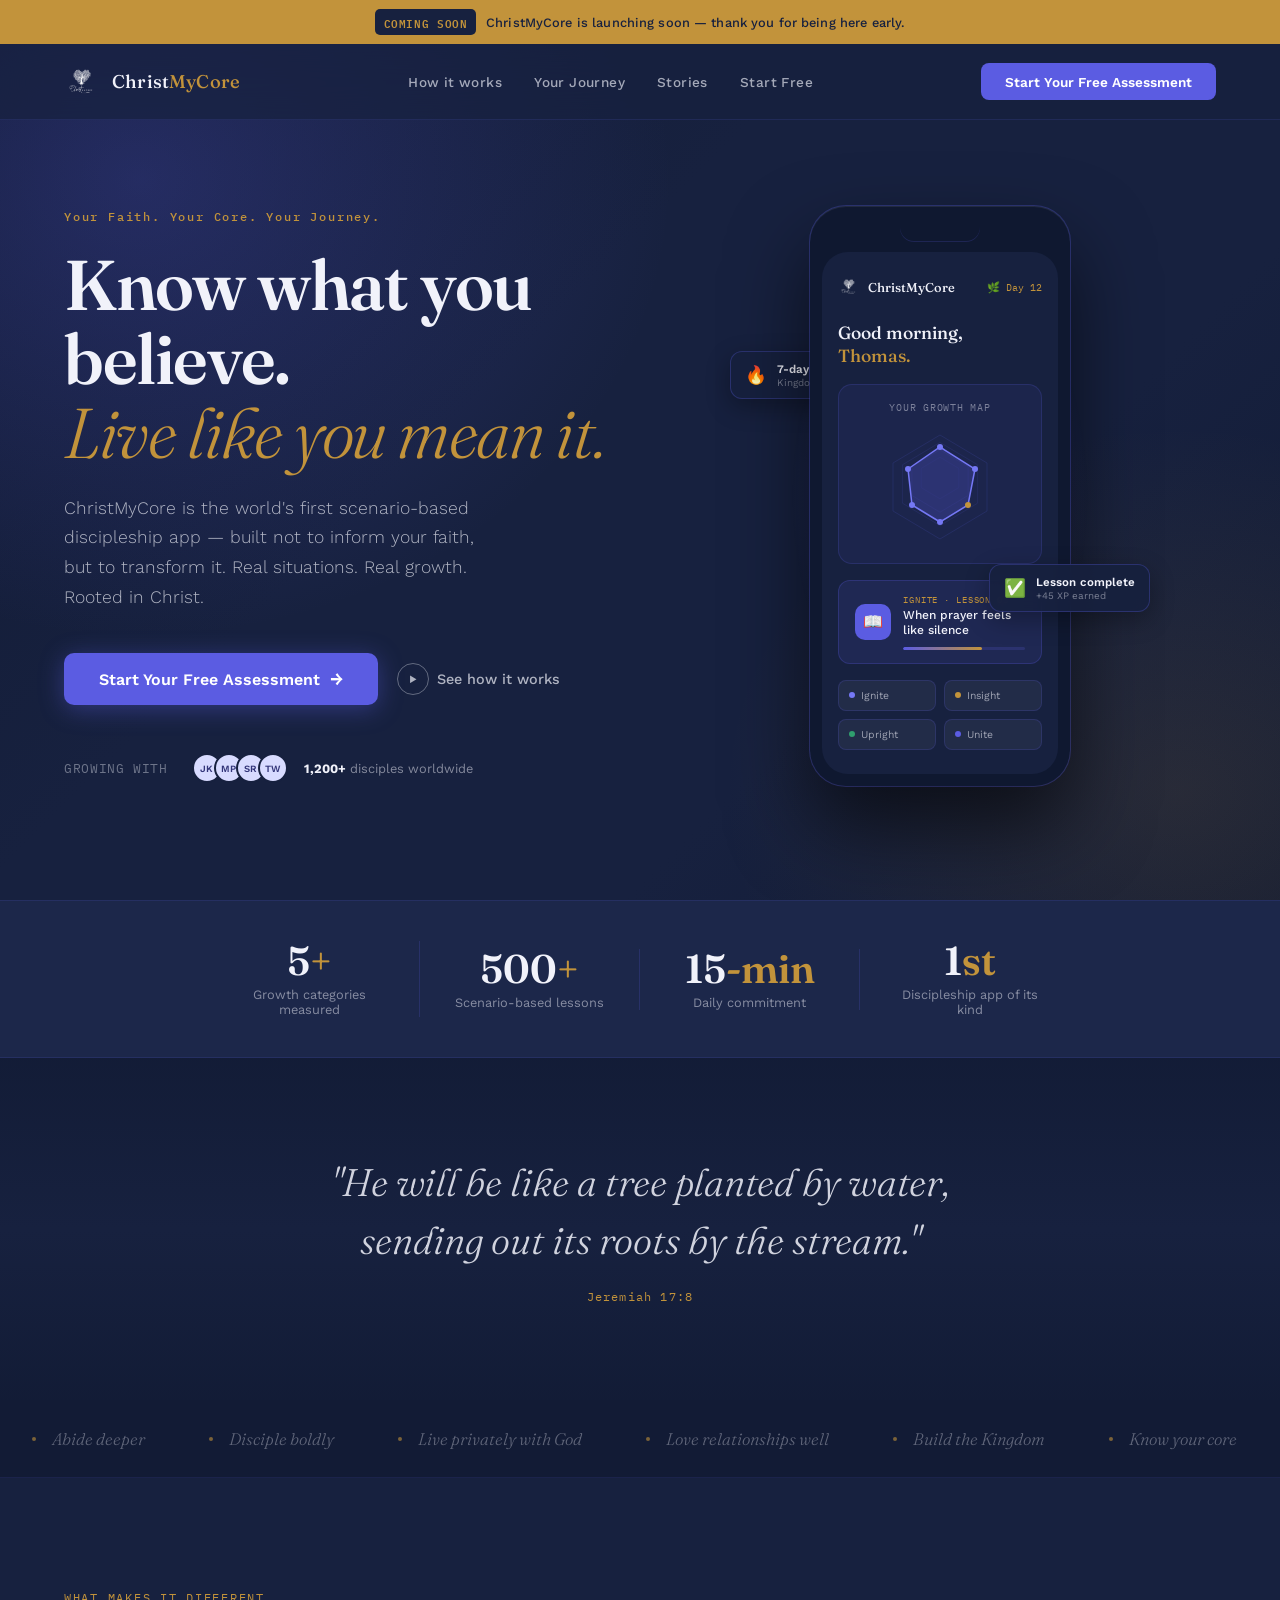
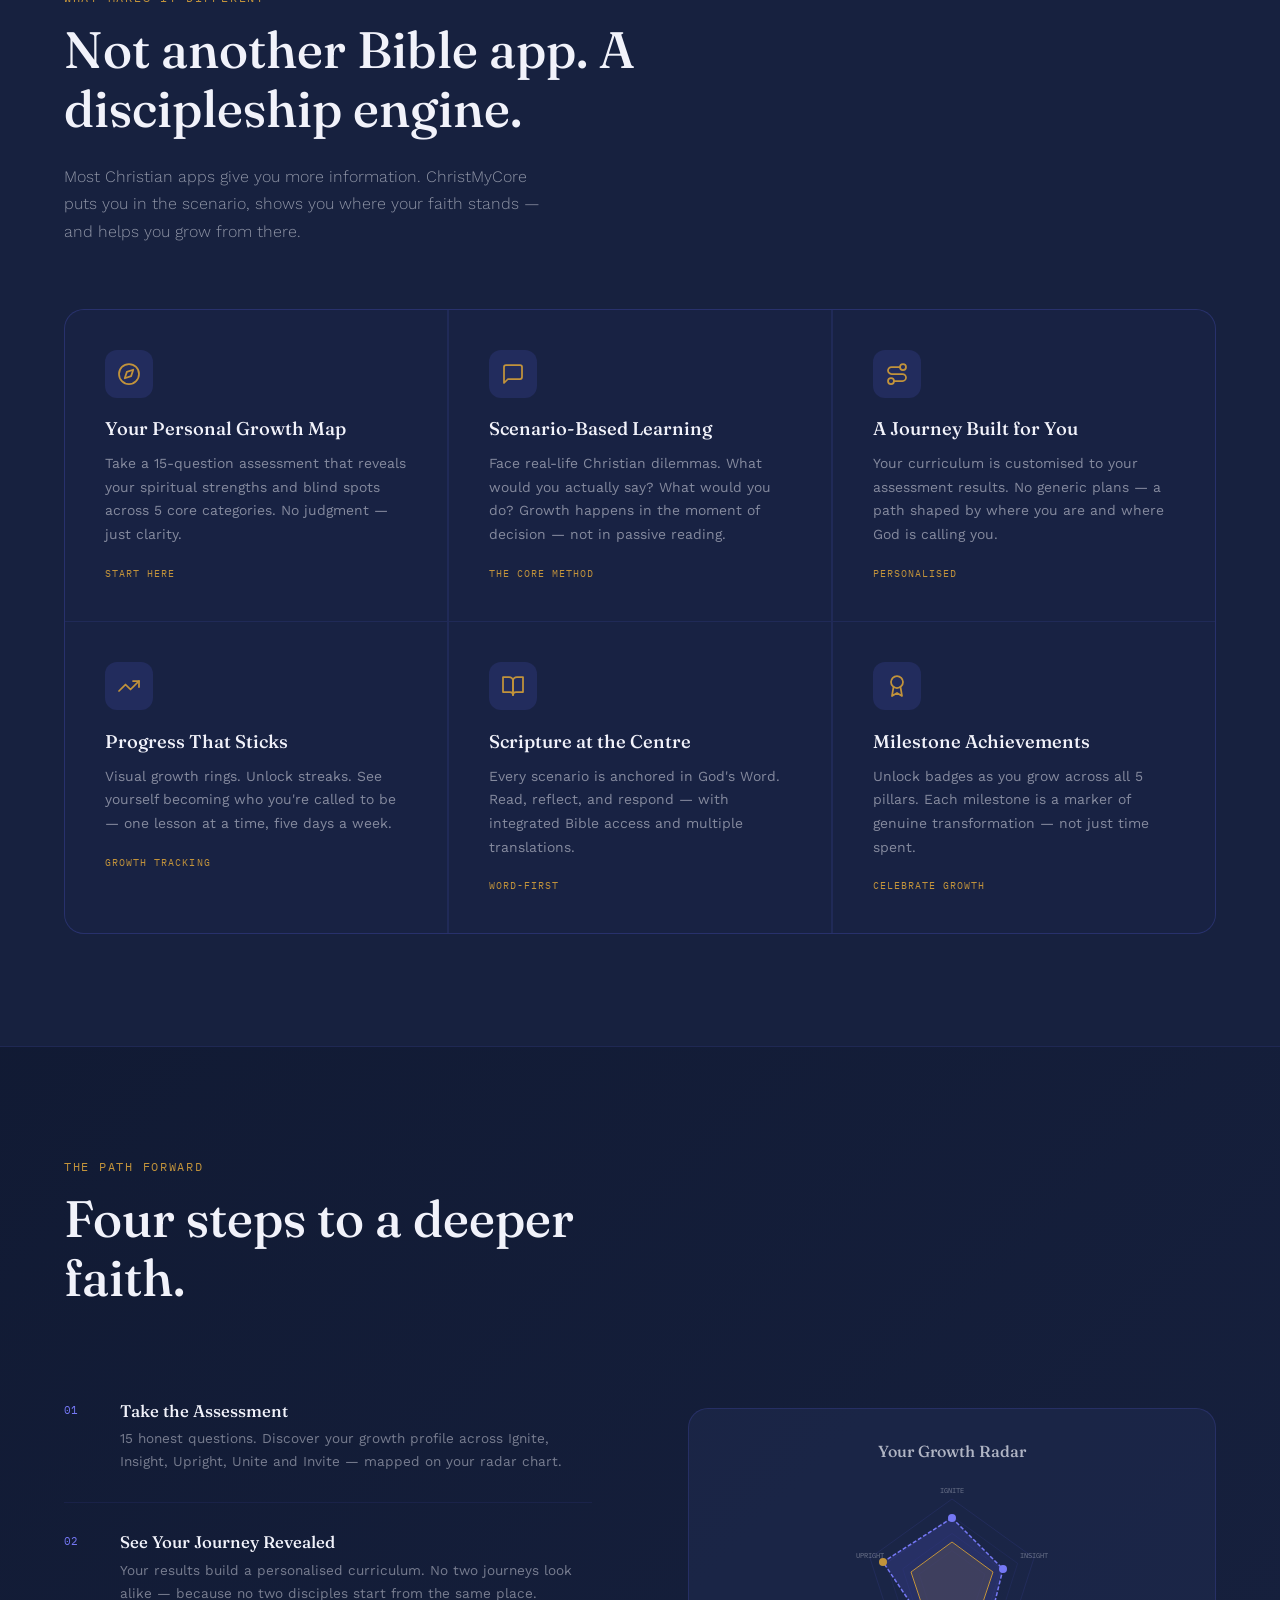
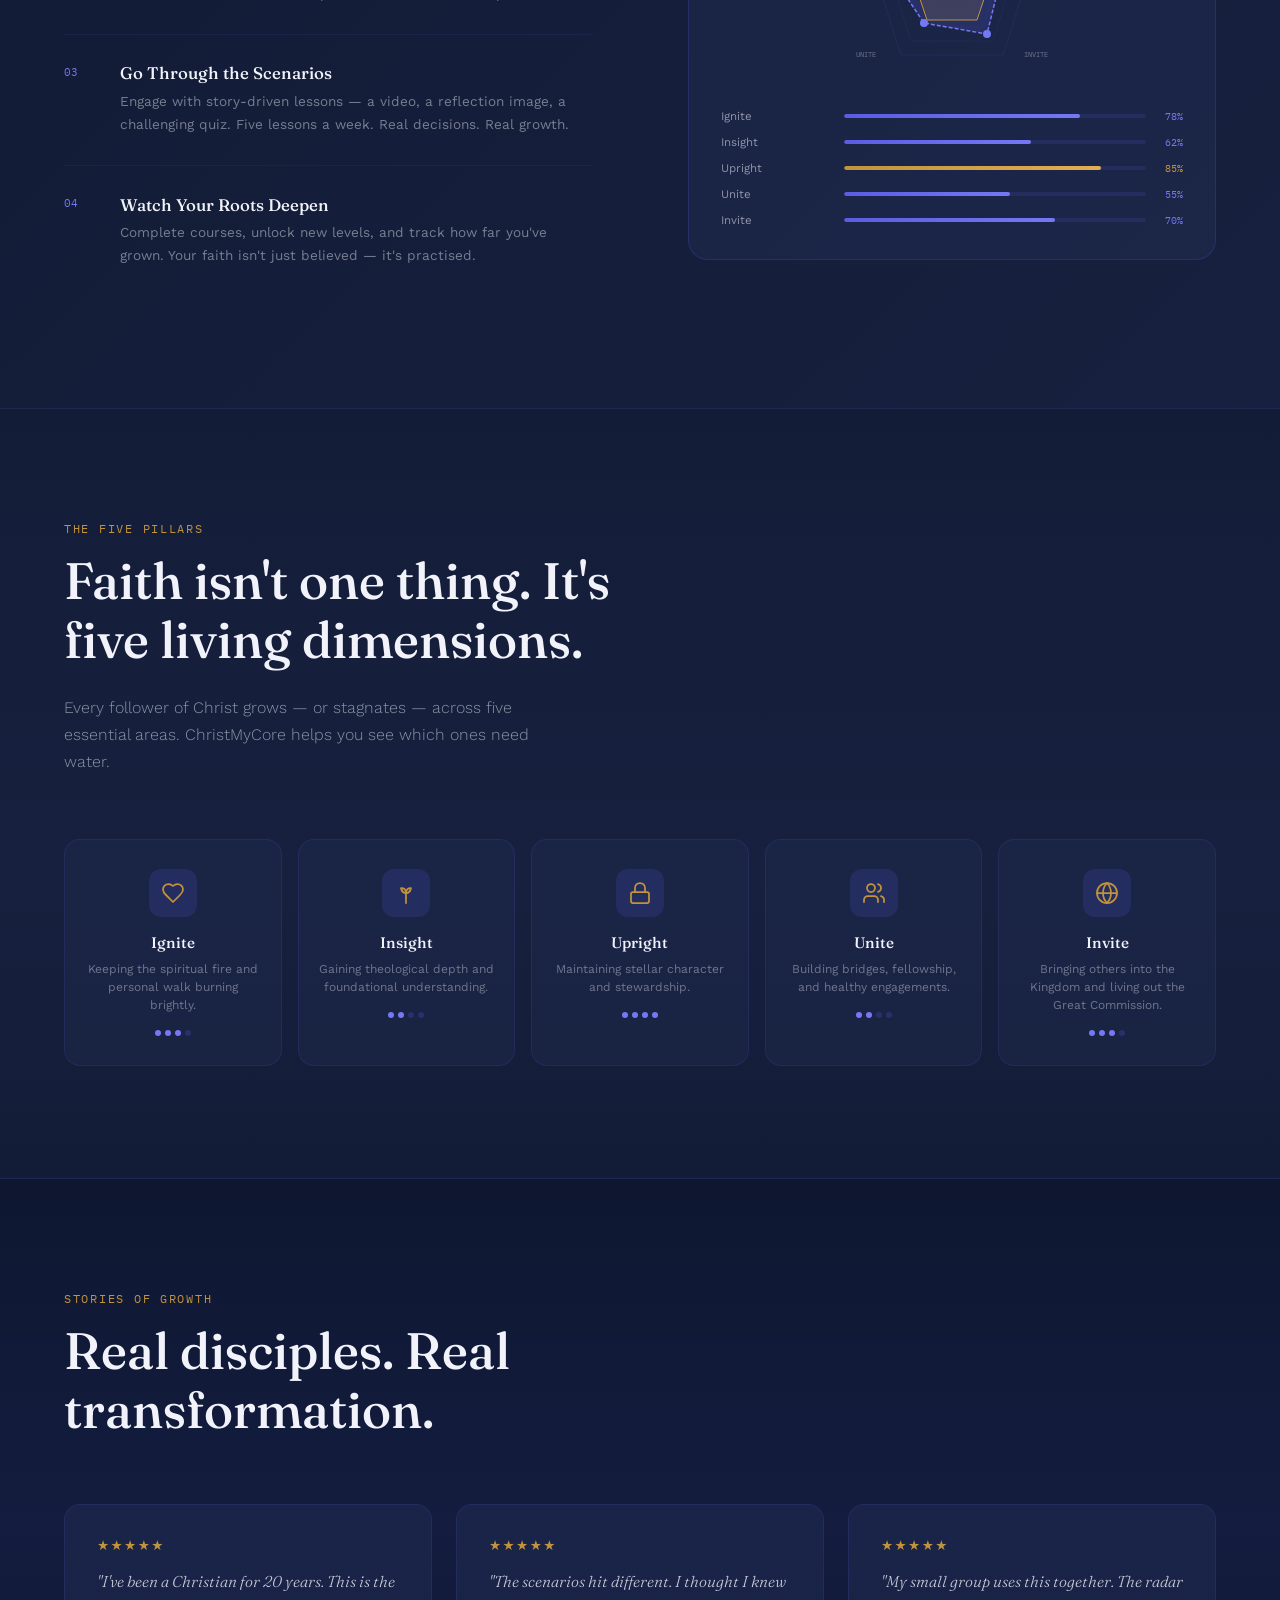
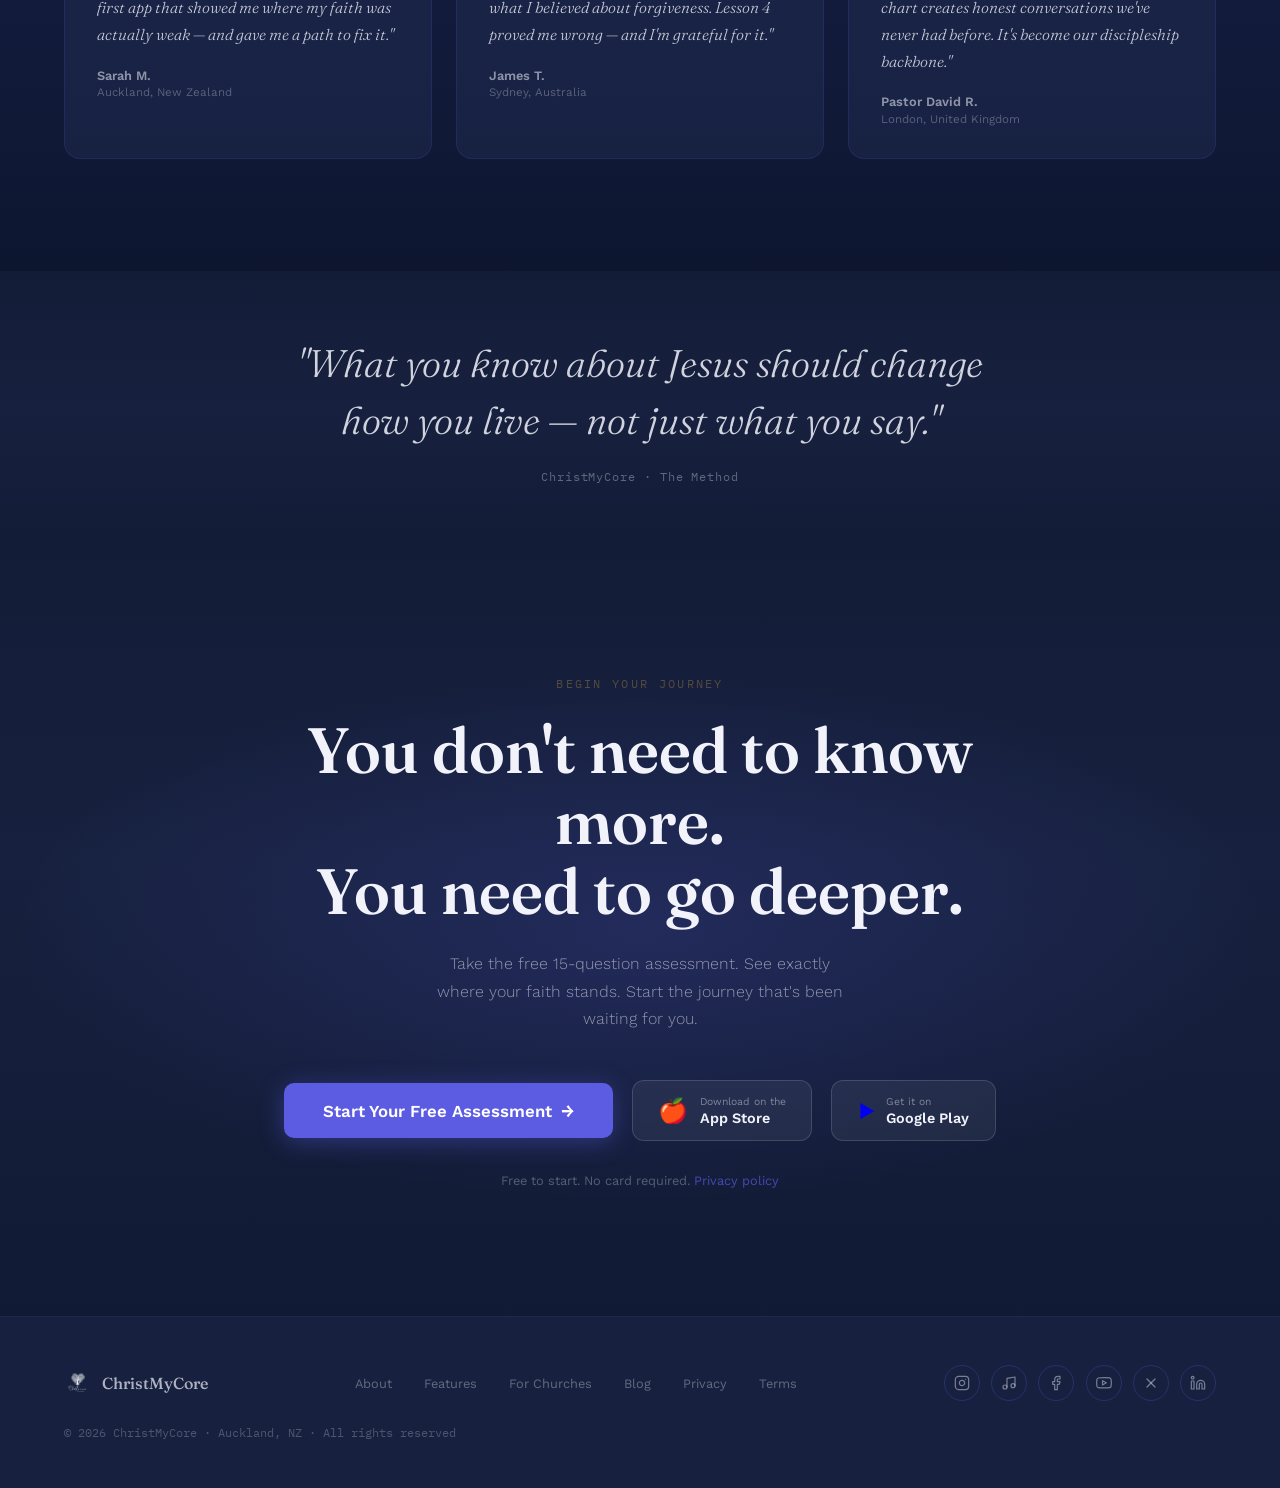
==== commit efb9f220: "Update lesson count stat from 200+ to 500+ Co-Authored-By: Claude Sonnet 5 <noreply@anthropic.com>" ====
--- a/index.html
+++ b/index.html
@@ -164,7 +164,7 @@
     <div class="stat-label">Growth categories measured</div>
   </div>
   <div class="stat-item">
-    <div class="stat-num">200<span>+</span></div>
+    <div class="stat-num">500<span>+</span></div>
     <div class="stat-label">Scenario-based lessons</div>
   </div>
   <div class="stat-item">
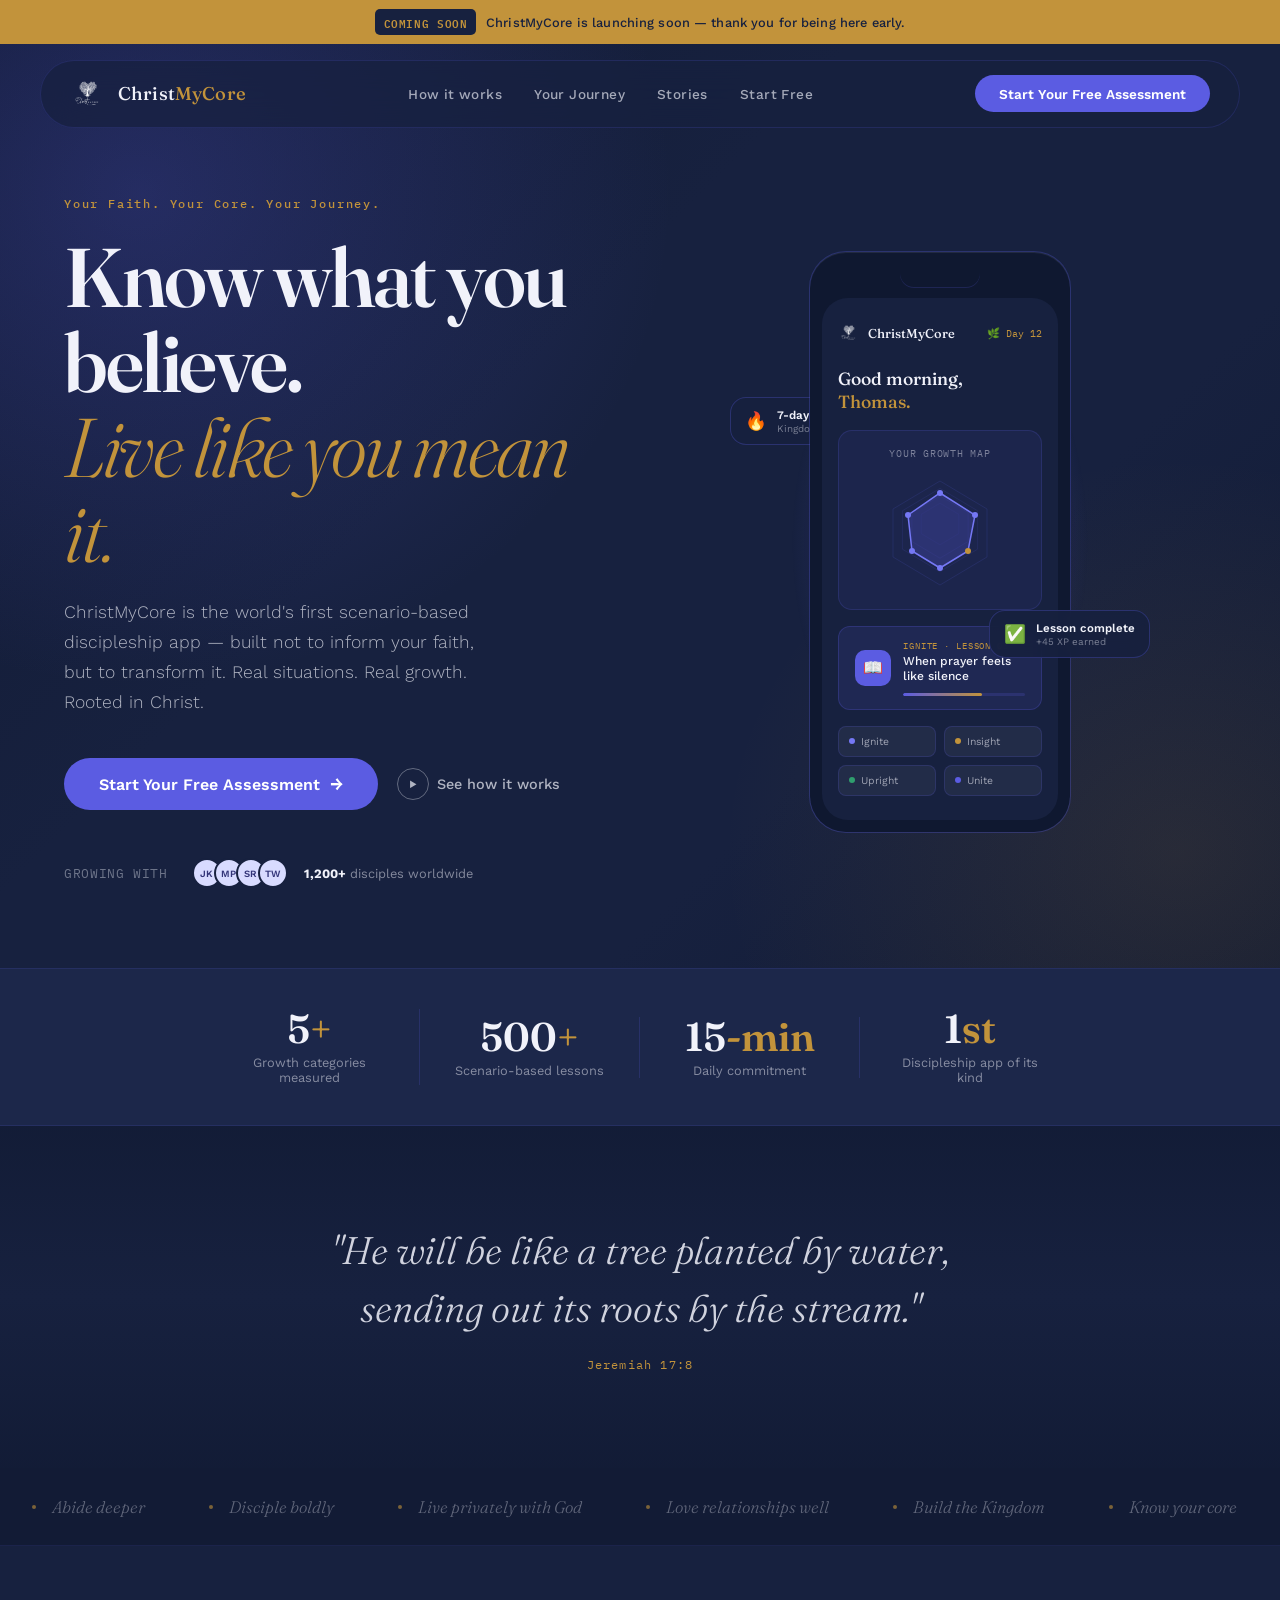
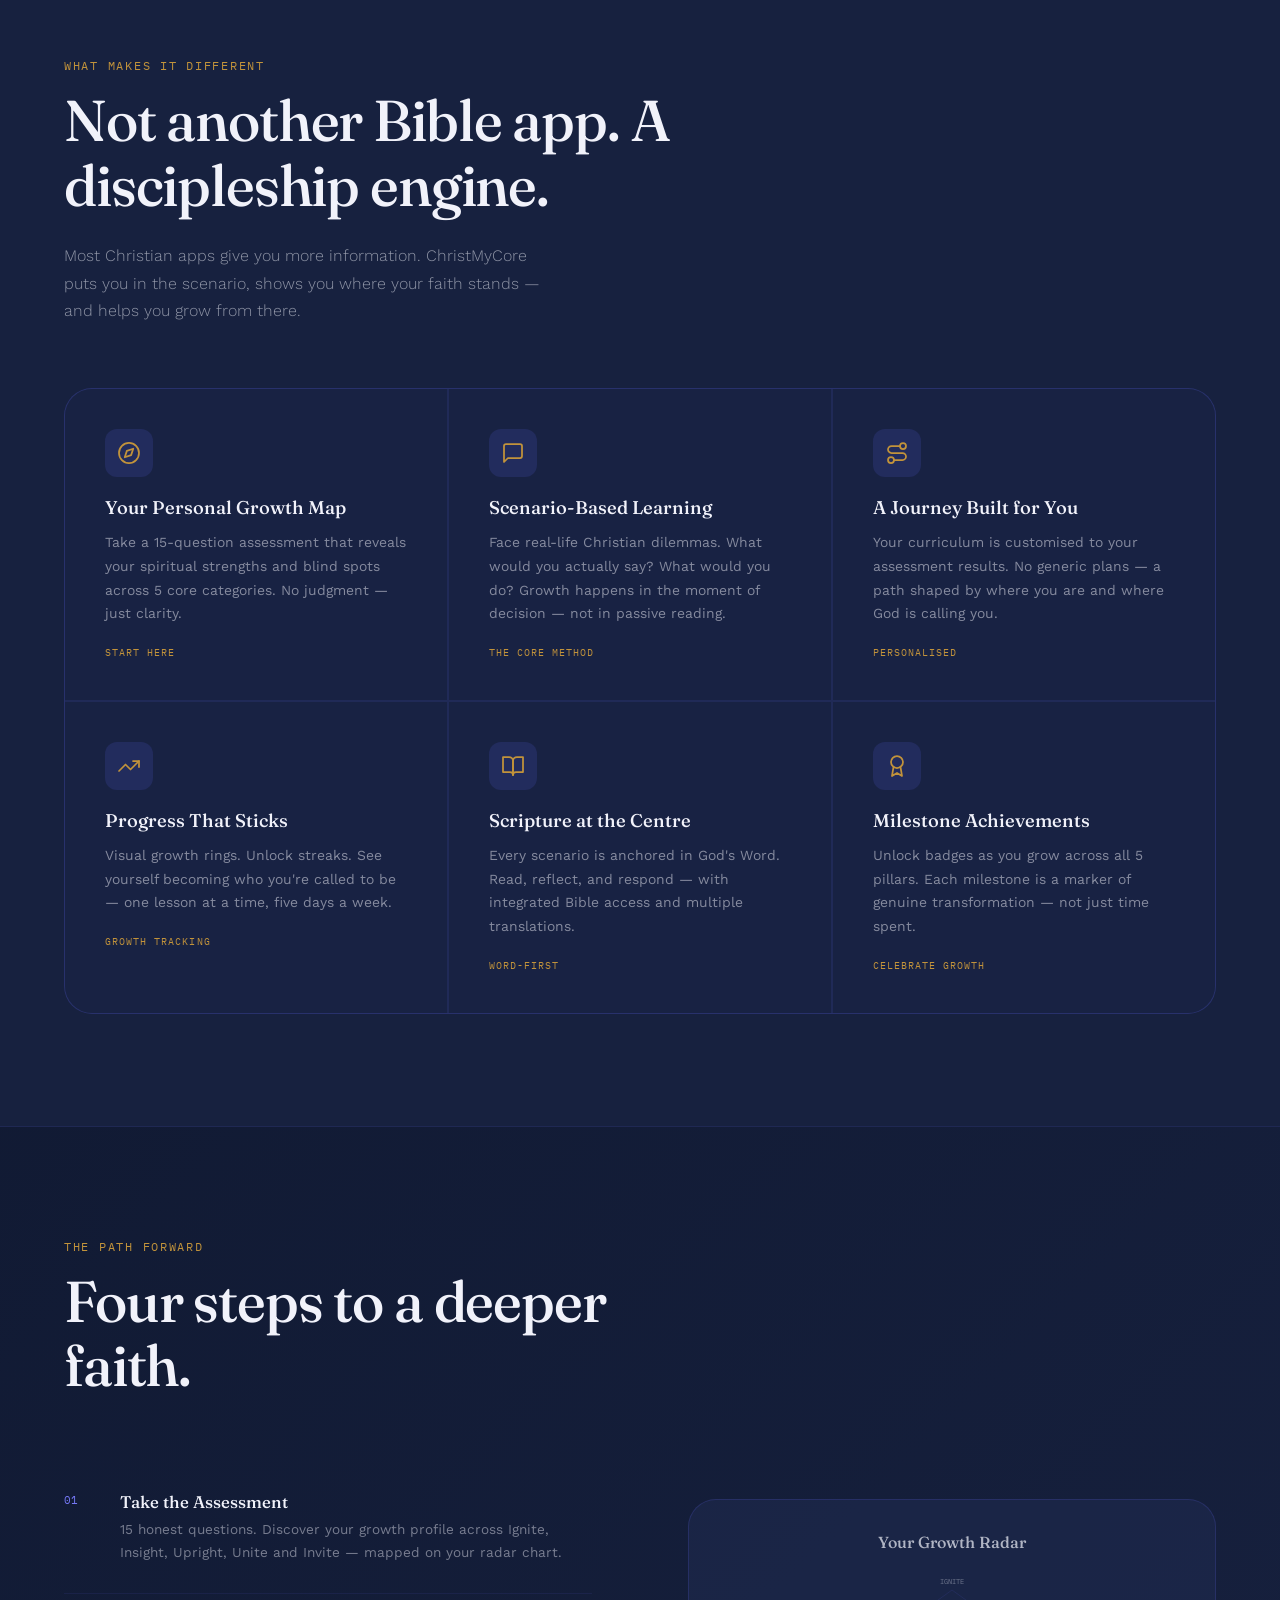
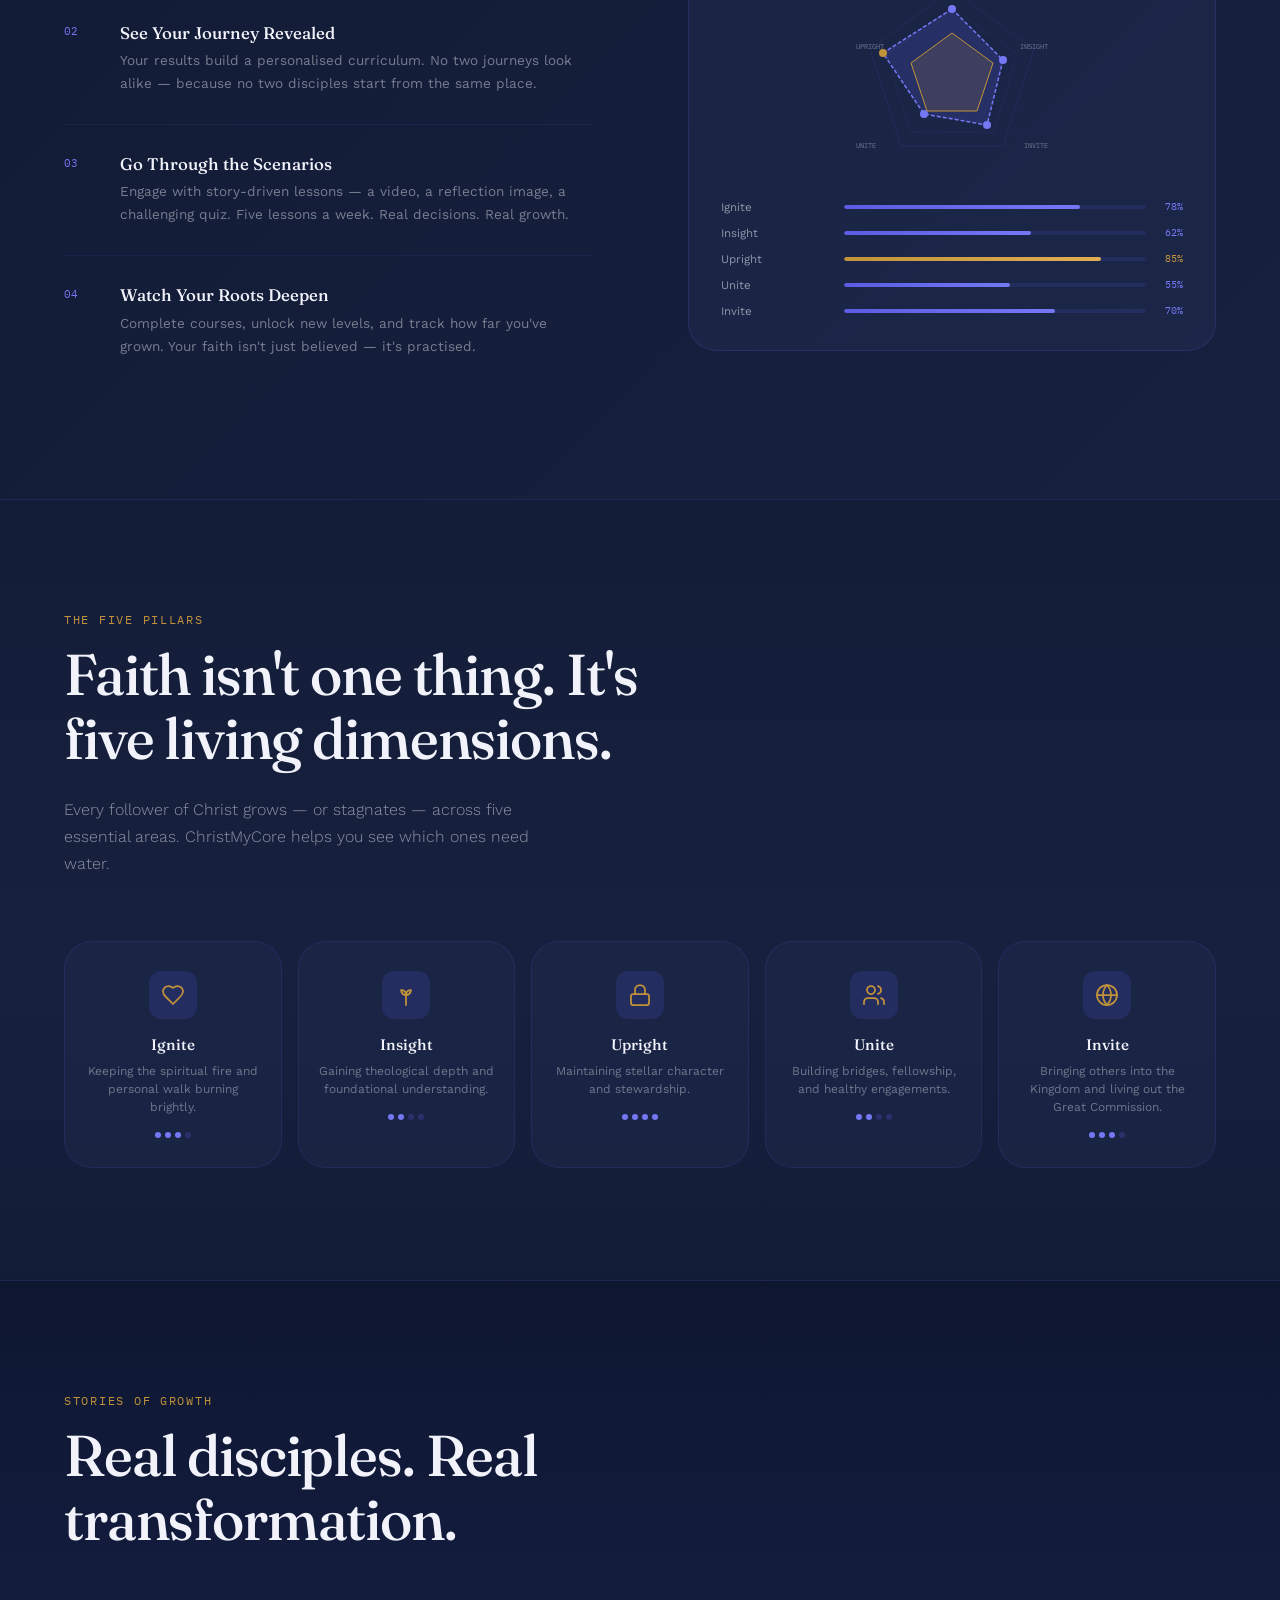
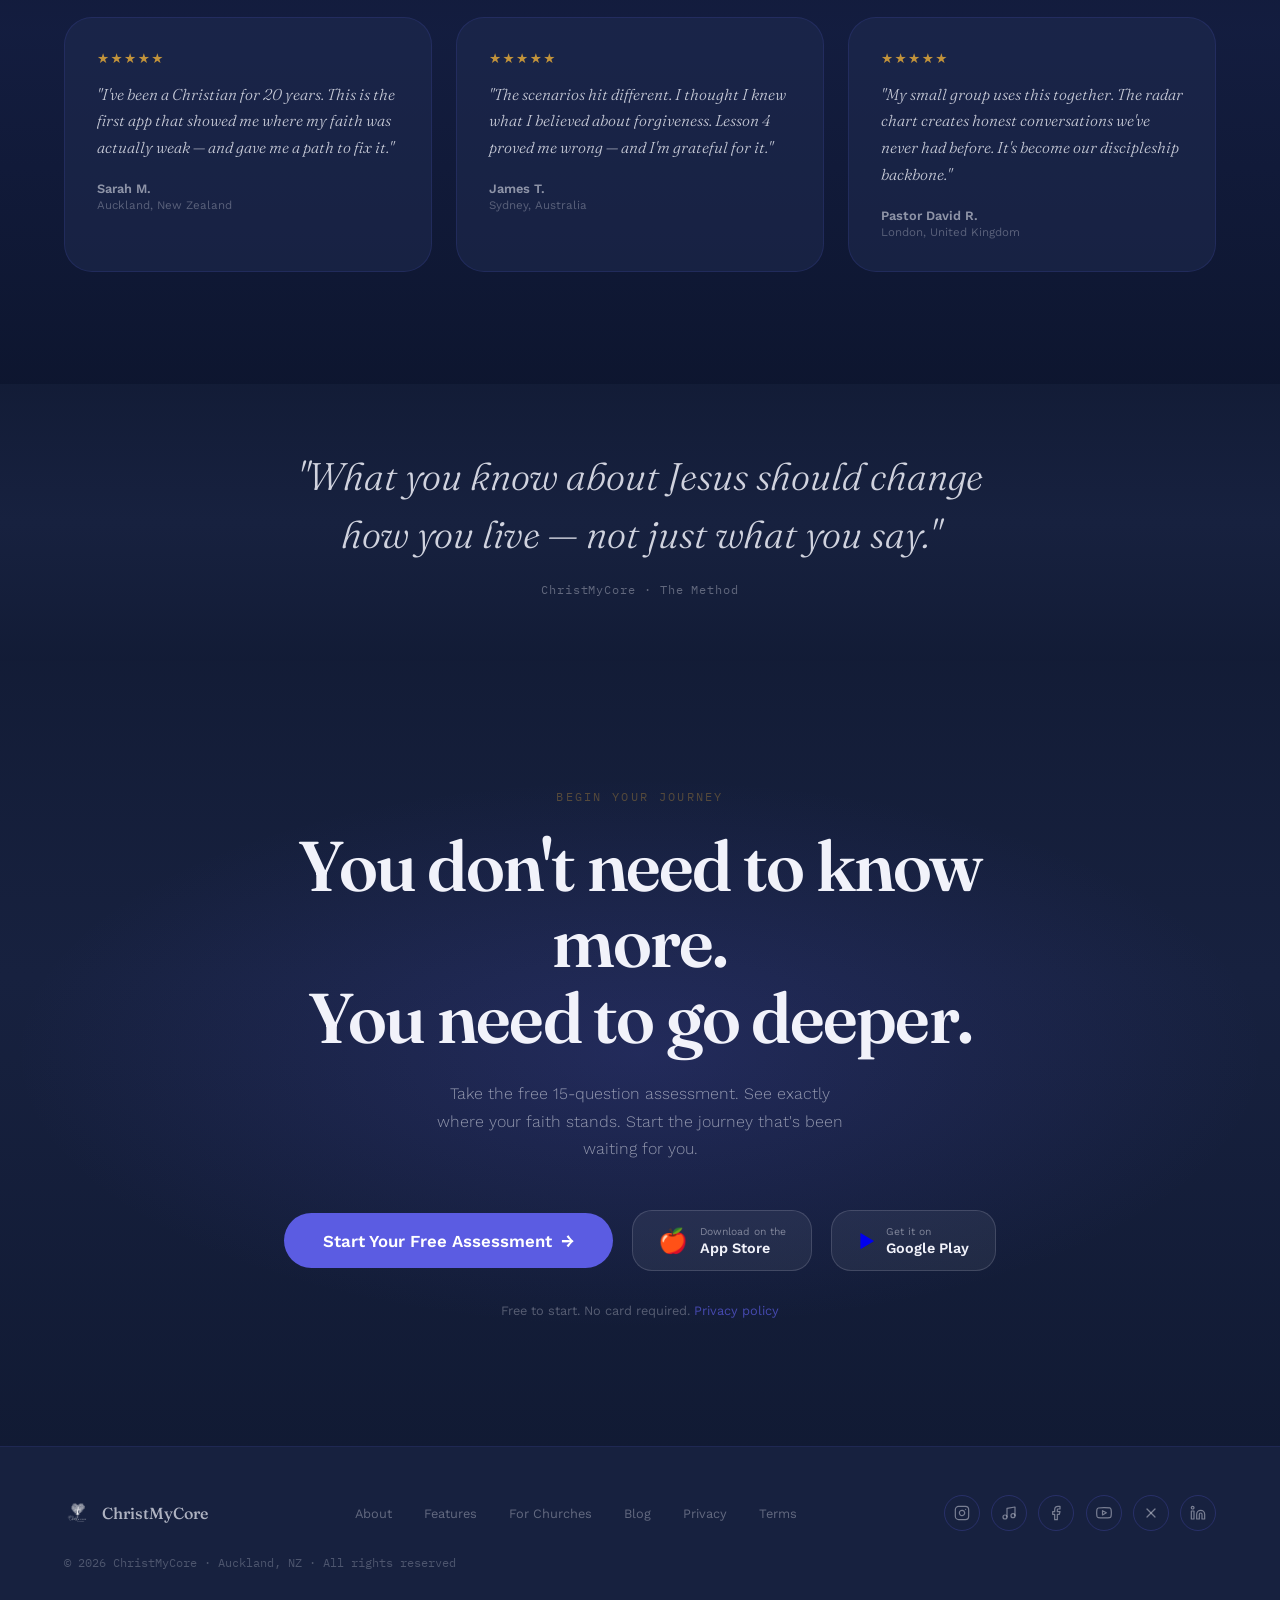
==== commit 47f0b71d: "Add looping hero background video Replace the static ocean hero background with a short looping vide" ====
--- a/index.html
+++ b/index.html
@@ -46,6 +46,9 @@
 
   <!-- ── HERO ── -->
 <section class="hero">
+  <video class="hero-video" autoplay muted loop playsinline poster="https://cdn.pixabay.com/photo/2018/08/14/13/23/ocean-3605547_1280.jpg">
+    <source src="assets/video/hero-loop.mp4" type="video/mp4">
+  </video>
   <div class="hero-bg-overlay"></div>
   <div class="hero-left">
     <p class="hero-mono">Your Faith. Your Core. Your Journey.</p>
--- a/css/main.css
+++ b/css/main.css
@@ -25,6 +25,8 @@
   --s: "Work Sans", system-ui, sans-serif;
   --m: "IBM Plex Mono", monospace;
   --banner-h:44px;
+  --radius-card:28px;
+  --radius-btn:980px;
 }
 html{scroll-behavior:smooth}
 body{
@@ -56,13 +58,15 @@
 
 /* ── NAV ─────────────────────────────────────── */
 nav{
-  position:fixed;top:var(--banner-h);left:0;right:0;z-index:100;
+  position:fixed;top:calc(var(--banner-h) + 1rem);left:1.5rem;right:1.5rem;z-index:100;
+  max-width:1200px;margin:0 auto;
   display:flex;align-items:center;justify-content:space-between;
-  padding:1.2rem 5vw;
-  background:rgba(23,33,63,0.7);
-  backdrop-filter:blur(18px);
-  -webkit-backdrop-filter:blur(18px);
-  border-bottom:1px solid rgba(91,92,226,0.15);
+  padding:0.9rem 1.8rem;
+  background:rgba(23,33,63,0.72);
+  backdrop-filter:blur(20px);
+  -webkit-backdrop-filter:blur(20px);
+  border:1px solid rgba(91,92,226,0.18);
+  border-radius:var(--radius-btn);
 }
 .nav-logo{
   display:flex;align-items:center;gap:0.75rem;
@@ -86,7 +90,7 @@
   background:var(--primary);color:#fff;
   border:none;padding:0.65rem 1.5rem;
   font-family:var(--s);font-size:0.85rem;font-weight:600;
-  border-radius:8px;cursor:pointer;
+  border-radius:var(--radius-btn);cursor:pointer;
   text-decoration:none;
   transition:background 0.2s,transform 0.15s;
   white-space:nowrap;
@@ -101,7 +105,7 @@
   display:grid;
   grid-template-columns:1fr 1fr;
   align-items:center;
-  padding:calc(8rem + var(--banner-h)) 5vw 5rem;
+  padding:calc(9.5rem + var(--banner-h)) 5vw 5rem;
   position:relative;
   overflow:hidden;
   gap:3rem;
@@ -109,6 +113,12 @@
   background-position:center 40%;
   background-size:cover;
   background:url('https://cdn.pixabay.com/photo/2018/08/14/13/23/ocean-3605547_1280.jpg') center center / cover no-repeat;
+}
+.hero-video{
+  position:absolute;inset:0;
+  width:100%;height:100%;
+  object-fit:cover;
+  z-index:0;
 }
 .hero-bg-overlay{
   position:absolute;inset:0;
@@ -156,10 +166,10 @@
 }
 .hero-h1{
   font-family:var(--r);
-  font-size:clamp(2.8rem, 5.5vw, 5rem);
+  font-size:clamp(3.2rem, 6.5vw, 6.5rem);
   font-weight:600;
-  line-height:1.05;
-  letter-spacing:-0.02em;
+  line-height:1.02;
+  letter-spacing:-0.03em;
   color:#F1F2FA;
   margin-bottom:1.5rem;
   opacity:0;animation:fadeUp 0.6s 0.35s ease forwards;
@@ -183,16 +193,14 @@
 .btn-primary-lg{
   display:inline-flex;align-items:center;gap:0.6rem;
   background:var(--primary);color:#fff;
-  padding:1rem 2.2rem;border-radius:10px;
+  padding:1rem 2.2rem;border-radius:var(--radius-btn);
   font-size:1rem;font-weight:600;font-family:var(--s);
   text-decoration:none;border:none;cursor:pointer;
-  transition:background 0.2s,transform 0.15s,box-shadow 0.2s;
-  box-shadow:0 4px 24px rgba(91,92,226,0.4);
+  transition:background 0.2s,transform 0.15s;
 }
 .btn-primary-lg:hover{
   background:var(--primary-deep);
   transform:translateY(-2px);
-  box-shadow:0 8px 32px rgba(91,92,226,0.5);
 }
 .btn-primary-lg .arrow{font-size:1.1rem;transition:transform 0.2s;}
 .btn-primary-lg:hover .arrow{transform:translateX(3px);}
@@ -264,7 +272,6 @@
   padding:12px;
   box-shadow:
     0 0 0 1px rgba(91,92,226,0.3),
-    0 40px 80px rgba(0,0,0,0.6),
     inset 0 1px 0 rgba(255,255,255,0.08);
   position:relative;
   margin:0 auto;
@@ -374,10 +381,9 @@
   position:absolute;
   background:rgba(23,33,63,0.9);
   border:1px solid rgba(91,92,226,0.3);
-  border-radius:12px;
+  border-radius:16px;
   padding:0.6rem 0.9rem;
   backdrop-filter:blur(8px);
-  box-shadow:0 8px 24px rgba(0,0,0,0.3);
   display:flex;align-items:center;gap:0.6rem;
   font-size:0.75rem;
   white-space:nowrap;
@@ -458,10 +464,11 @@
 }
 .section-h2{
   font-family:var(--r);
-  font-size:clamp(2rem, 4vw, 3.2rem);
-  font-weight:500;line-height:1.15;
+  font-size:clamp(2.2rem, 4.5vw, 3.8rem);
+  font-weight:500;line-height:1.12;
+  letter-spacing:-0.02em;
   color:#F1F2FA;
-  max-width:600px;
+  max-width:640px;
   margin-bottom:1.5rem;
 }
 .section-sub{
@@ -476,7 +483,7 @@
   gap:1.5px;
   background:rgba(91,92,226,0.15);
   border:1px solid rgba(91,92,226,0.15);
-  border-radius:20px;
+  border-radius:var(--radius-card);
   overflow:hidden;
 }
 .feature-card{
@@ -561,7 +568,7 @@
 .assess-visual{
   background:rgba(33,44,82,0.5);
   border:1px solid rgba(91,92,226,0.2);
-  border-radius:20px;
+  border-radius:var(--radius-card);
   padding:2rem;
   position:relative;
 }
@@ -645,7 +652,7 @@
 .pillar-card{
   background:rgba(33,44,82,0.4);
   border:1px solid rgba(91,92,226,0.15);
-  border-radius:16px;
+  border-radius:var(--radius-card);
   padding:1.8rem 1.2rem;
   text-align:center;
   transition:border-color 0.3s,transform 0.3s;
@@ -709,7 +716,7 @@
 .testi-card{
   background:rgba(33,44,82,0.5);
   border:1px solid rgba(91,92,226,0.15);
-  border-radius:16px;
+  border-radius:var(--radius-card);
   padding:2rem;
   position:relative;
 }
@@ -762,10 +769,11 @@
 }
 .cta-h2{
   font-family:var(--r);
-  font-size:clamp(2.2rem, 5vw, 4rem);
-  font-weight:600;line-height:1.1;
+  font-size:clamp(2.4rem, 5.5vw, 4.6rem);
+  font-weight:600;line-height:1.08;
+  letter-spacing:-0.025em;
   color:#F1F2FA;
-  max-width:680px;margin:0 auto 1.5rem;
+  max-width:700px;margin:0 auto 1.5rem;
   position:relative;z-index:1;
 }
 .cta-sub{
@@ -784,7 +792,7 @@
   display:inline-flex;align-items:center;gap:0.7rem;
   background:rgba(241,242,250,0.06);
   border:1px solid rgba(241,242,250,0.15);
-  border-radius:12px;
+  border-radius:20px;
   padding:0.9rem 1.6rem;
   text-decoration:none;
   transition:background 0.2s,border-color 0.2s;
@@ -883,9 +891,10 @@
   .float-badge.badge-right{right:-20px;}
 }
 @media(max-width:768px){
-  .hero{grid-template-columns:1fr;padding:calc(7rem + var(--banner-h)) 5vw 4rem;}
+  .hero{grid-template-columns:1fr;padding:calc(8.5rem + var(--banner-h)) 5vw 4rem;}
   .hero-right{display:none;}
   .hero-h1{font-size:2.8rem;}
+  nav{left:0.75rem;right:0.75rem;padding:0.8rem 1.2rem;}
   .nav-links{display:none;}
   .nav-menu-btn{display:block;}
   .nav-cta{font-size:0.72rem;padding:0.5rem 0.9rem;}
@@ -904,4 +913,5 @@
 }
 @media(prefers-reduced-motion:reduce){
   *{animation:none!important;transition:none!important;}
-}
+  .hero-video{display:none;}
+}
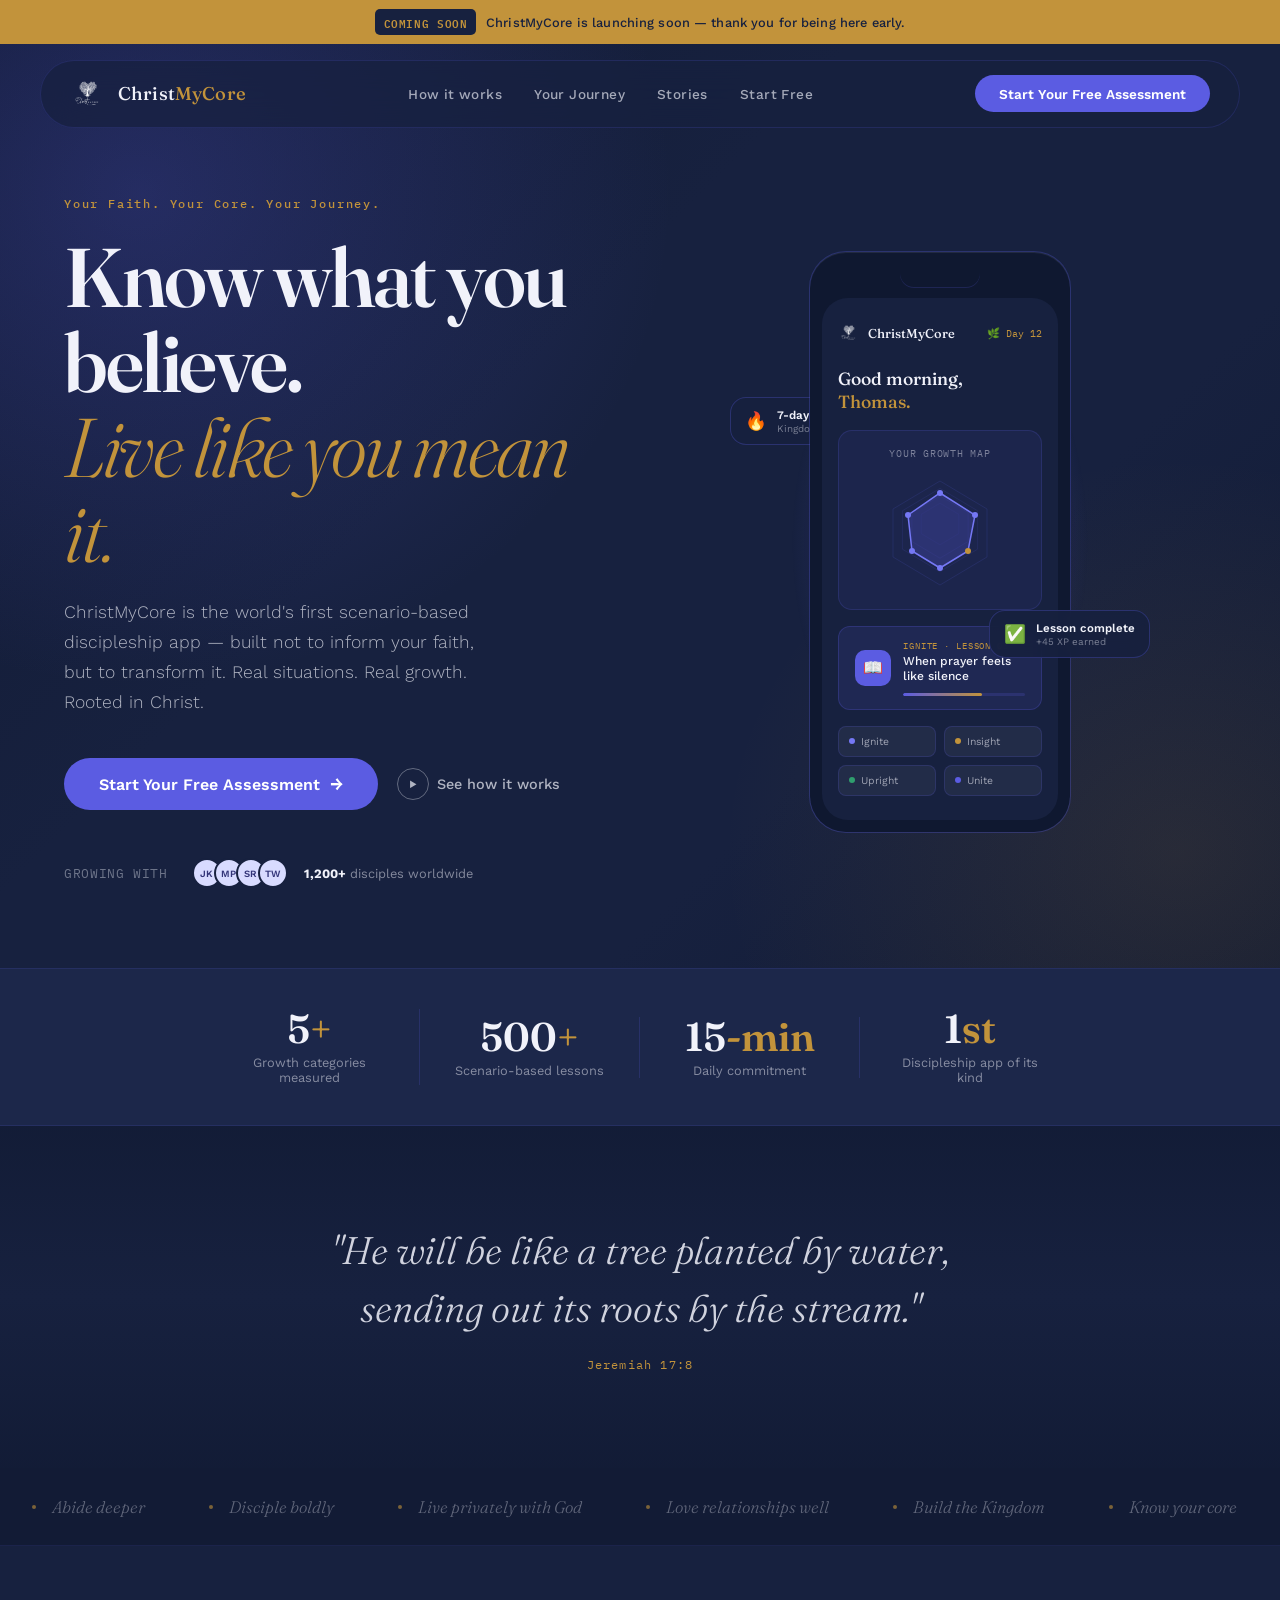
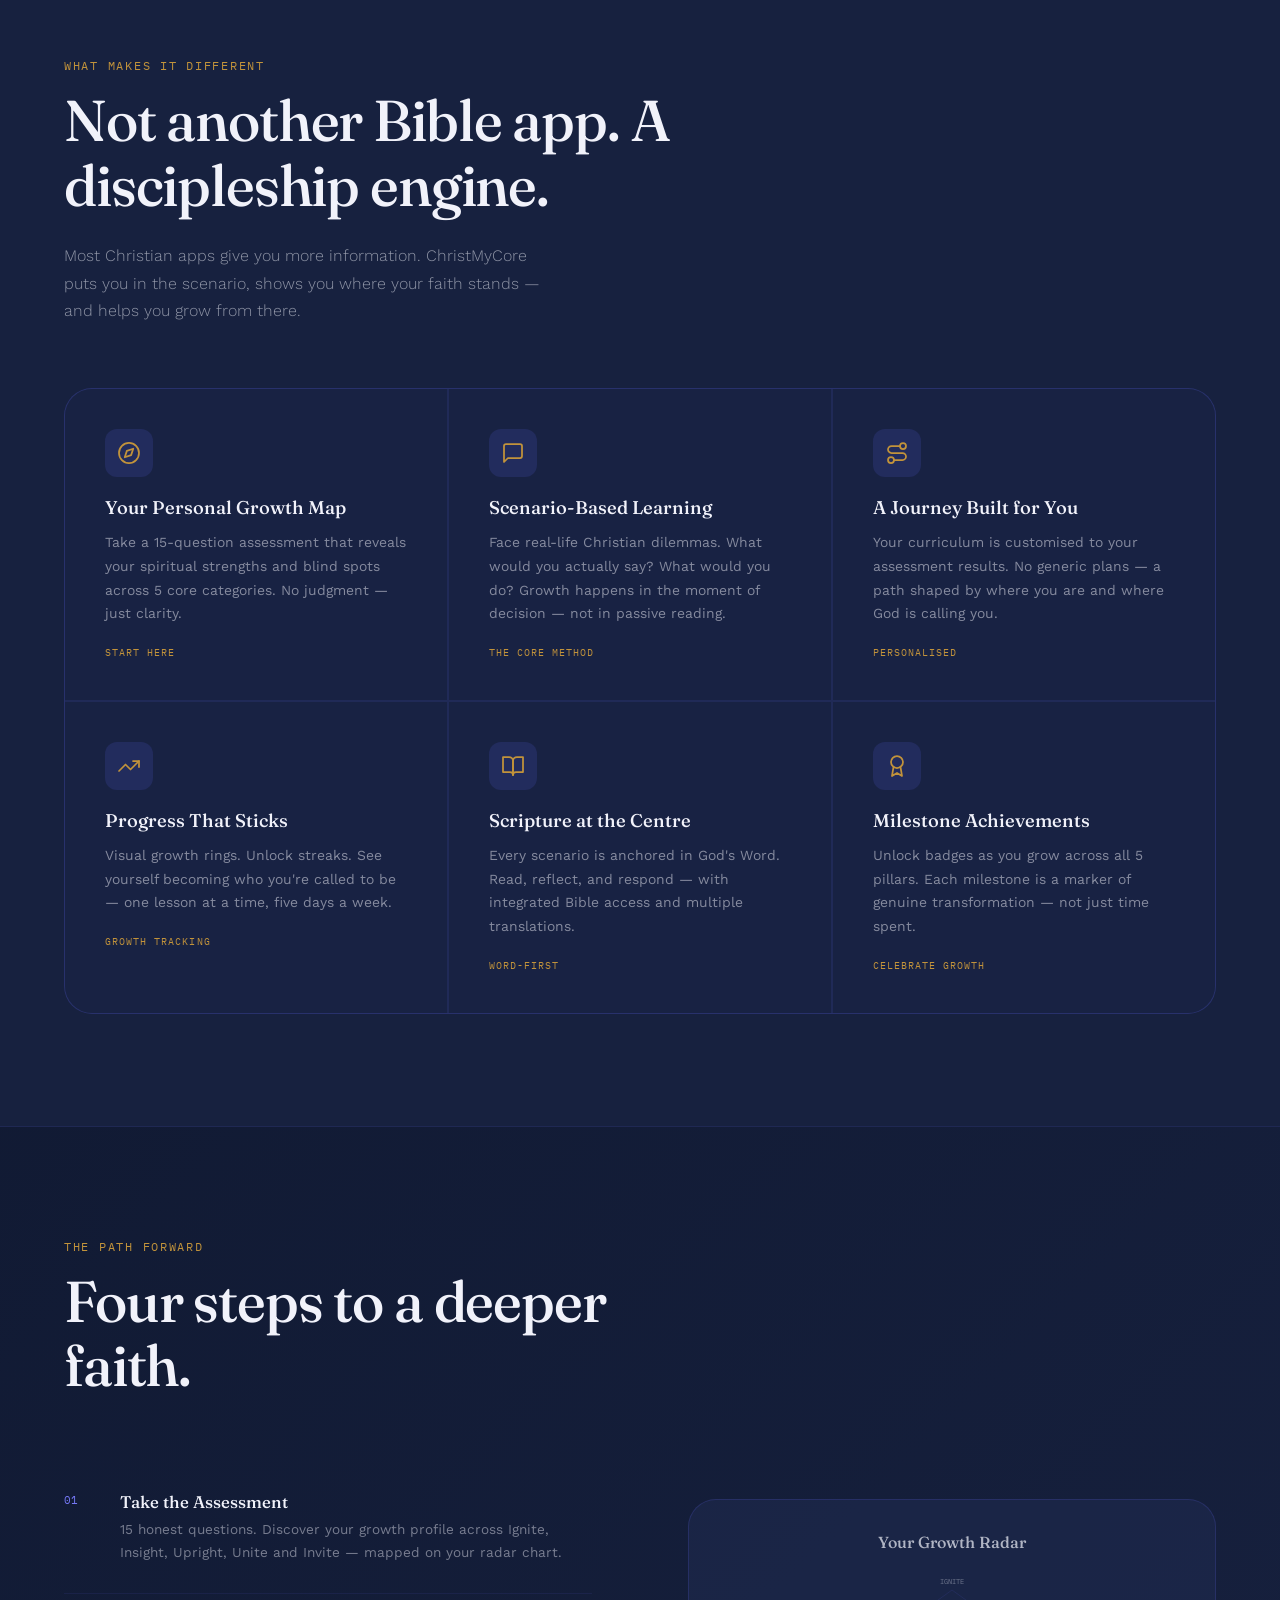
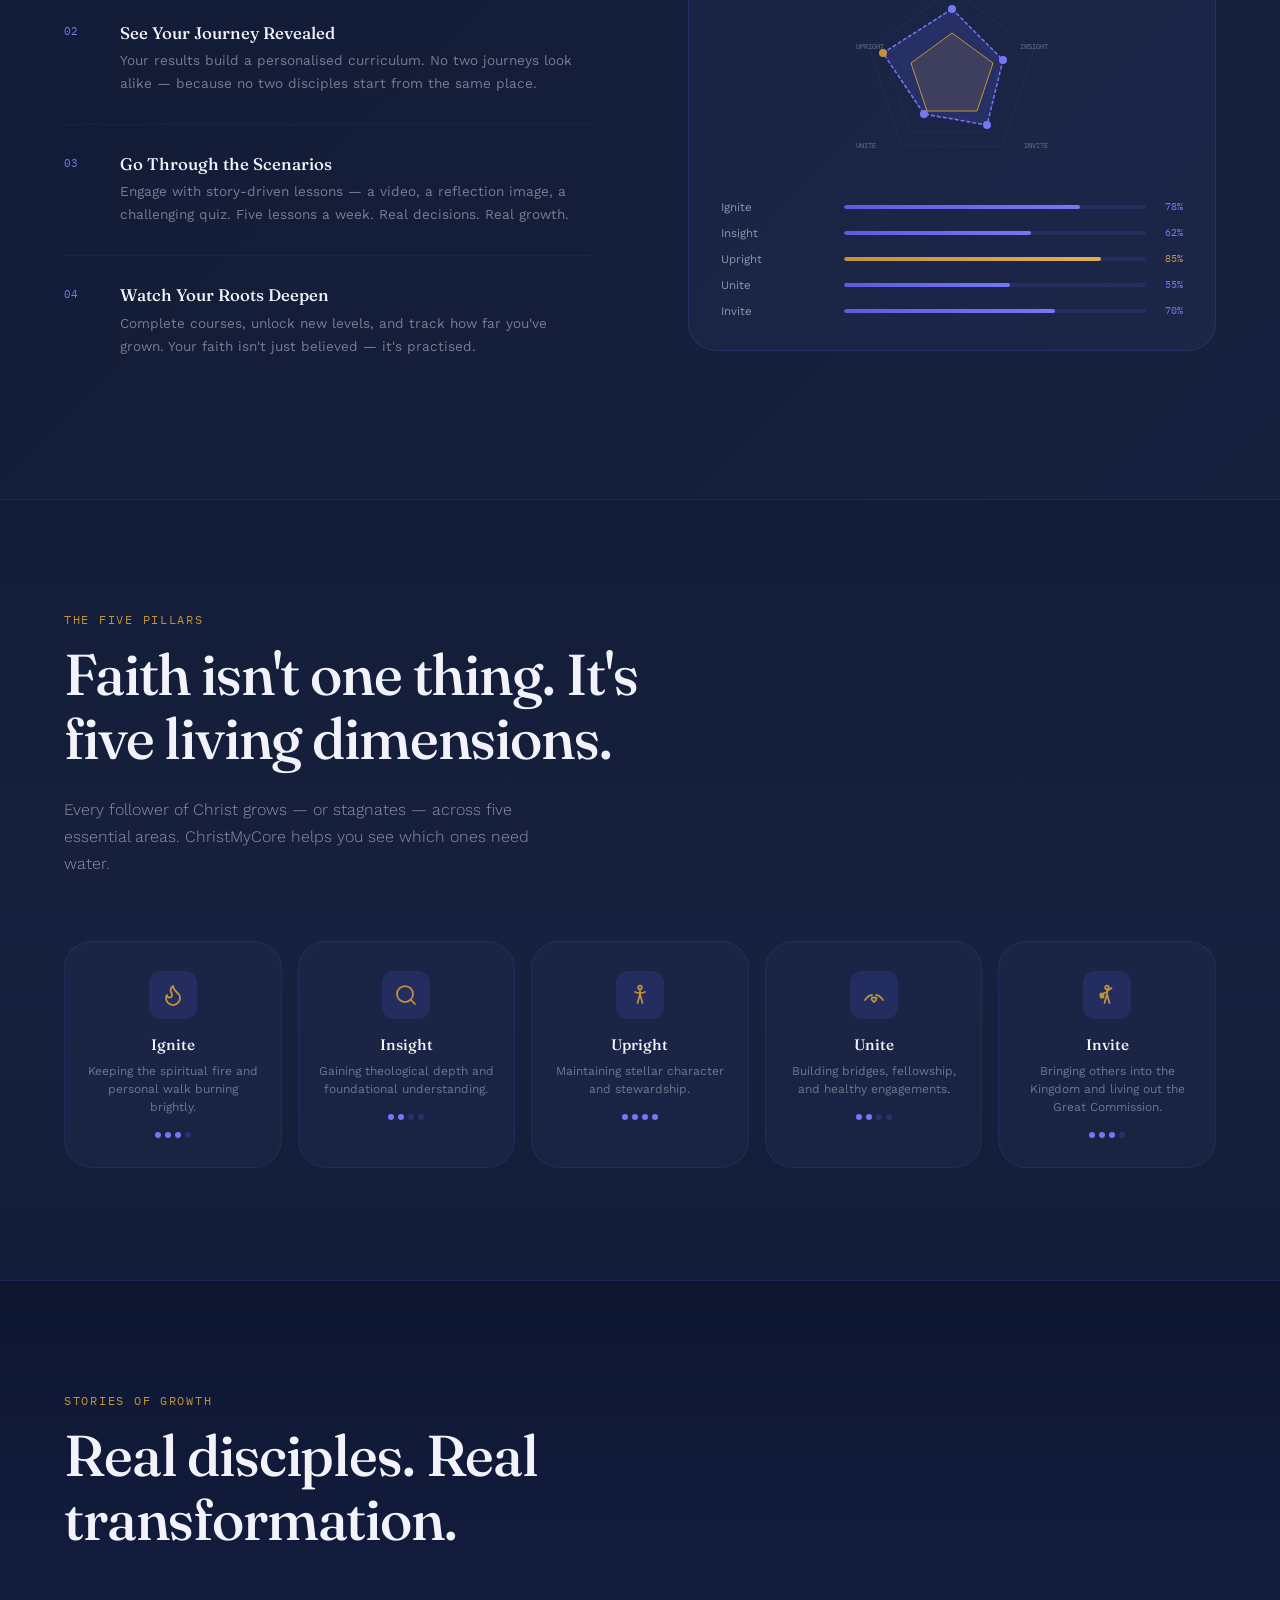
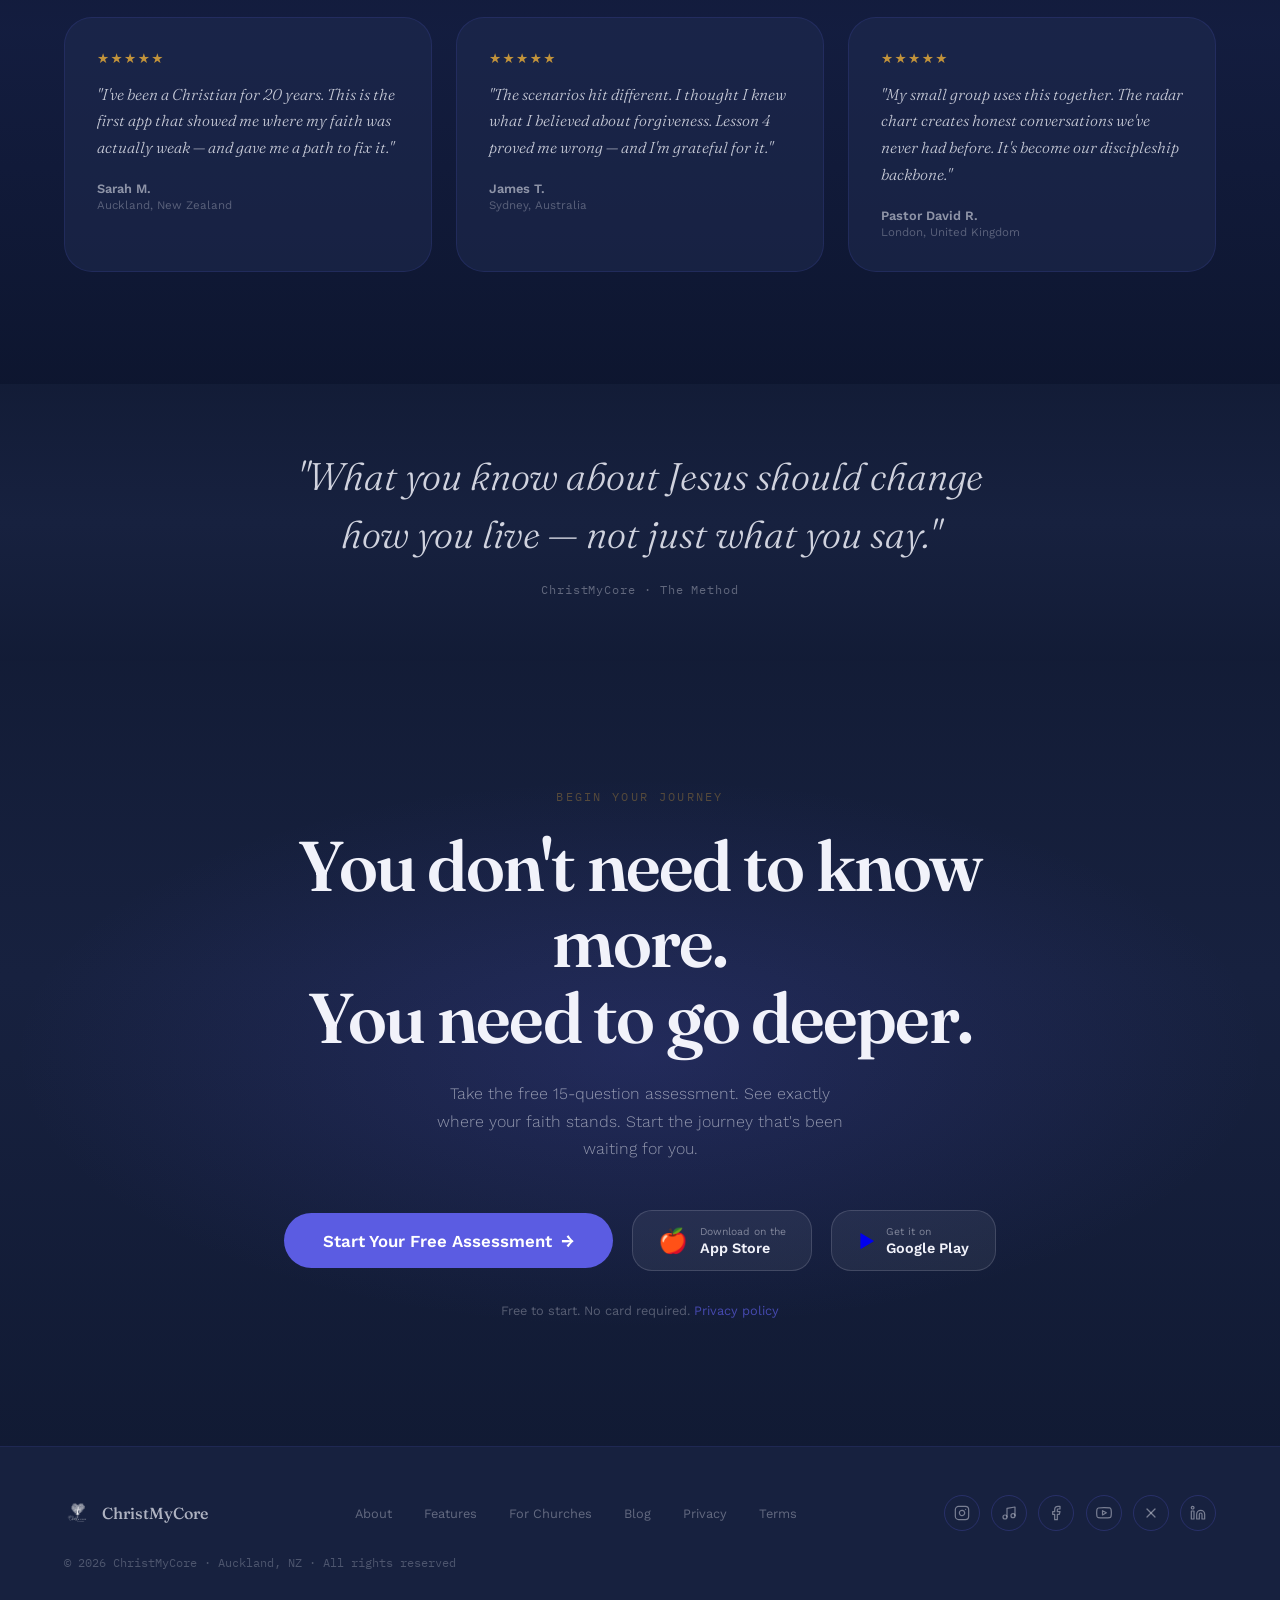
==== commit 65a2e4cc: "Update Five Pillars icons to match new concepts Replace the pillar icons with concepts matching each" ====
--- a/index.html
+++ b/index.html
@@ -355,7 +355,7 @@
   <p class="section-sub reveal">Every follower of Christ grows — or stagnates — across five essential areas. ChristMyCore helps you see which ones need water.</p>
   <div class="pillars-row reveal">
     <div class="pillar-card">
-      <div class="pillar-icon"><svg viewBox="0 0 24 24"><path d="M19 14c1.49-1.46 3-3.21 3-5.5A5.5 5.5 0 0 0 16.5 3c-1.76 0-3 .5-4.5 2-1.5-1.5-2.74-2-4.5-2A5.5 5.5 0 0 0 2 8.5c0 2.3 1.5 4.05 3 5.5l7 7Z"/></svg></div>
+      <div class="pillar-icon"><svg viewBox="0 0 24 24"><path d="M8.5 14.5A2.5 2.5 0 0 0 11 12c0-1.38-.5-2-1-3-1.072-2.143-.224-4.054 2-6 .5 2.5 2 4.9 4 6.5 2 1.6 3 3.5 3 5.5a7 7 0 1 1-14 0c0-1.153.433-2.294 1-3a2.5 2.5 0 0 0 2.5 2.5z"/></svg></div>
       <div class="pillar-name">Ignite</div>
       <div class="pillar-sub">Keeping the spiritual fire and personal walk burning brightly.</div>
       <div class="pillar-level">
@@ -366,7 +366,7 @@
       </div>
     </div>
     <div class="pillar-card">
-      <div class="pillar-icon"><svg viewBox="0 0 24 24"><path d="M12 22V12"/><path d="M12 12c0-3 2-5 5-5-.5 3-2.5 5-5 5Z"/><path d="M12 12c0-3-2-5-5-5 .5 3 2.5 5 5 5Z"/></svg></div>
+      <div class="pillar-icon"><svg viewBox="0 0 24 24"><circle cx="11" cy="11" r="8"/><path d="m21 21-4.3-4.3"/></svg></div>
       <div class="pillar-name">Insight</div>
       <div class="pillar-sub">Gaining theological depth and foundational understanding.</div>
       <div class="pillar-level">
@@ -377,7 +377,7 @@
       </div>
     </div>
     <div class="pillar-card">
-      <div class="pillar-icon"><svg viewBox="0 0 24 24"><rect x="3" y="11" width="18" height="11" rx="2"/><path d="M7 11V7a5 5 0 0 1 10 0v4"/></svg></div>
+      <div class="pillar-icon"><svg viewBox="0 0 24 24"><circle cx="12" cy="4.5" r="1.8"/><path d="M12 6.3v5"/><path d="M7 9l5 1.5L17 9"/><path d="M9.5 20l2.5-8.7 2.5 8.7"/></svg></div>
       <div class="pillar-name">Upright</div>
       <div class="pillar-sub">Maintaining stellar character and stewardship.</div>
       <div class="pillar-level">
@@ -388,7 +388,7 @@
       </div>
     </div>
     <div class="pillar-card">
-      <div class="pillar-icon"><svg viewBox="0 0 24 24"><path d="M16 21v-2a4 4 0 0 0-4-4H6a4 4 0 0 0-4 4v2"/><circle cx="9" cy="7" r="4"/><path d="M22 21v-2a4 4 0 0 0-3-3.87"/><path d="M16 3.13a4 4 0 0 1 0 7.75"/></svg></div>
+      <div class="pillar-icon"><svg viewBox="0 0 24 24"><path d="M3 17c2-3 5-5 7-5"/><path d="M21 17c-2-3-5-5-7-5"/><path d="M12 15c-1-1-2.5-.5-2.5 1 0 1.2 1.5 2.3 2.5 3 1-.7 2.5-1.8 2.5-3 0-1.5-1.5-2-2.5-1z"/></svg></div>
       <div class="pillar-name">Unite</div>
       <div class="pillar-sub">Building bridges, fellowship, and healthy engagements.</div>
       <div class="pillar-level">
@@ -399,7 +399,7 @@
       </div>
     </div>
     <div class="pillar-card">
-      <div class="pillar-icon"><svg viewBox="0 0 24 24"><circle cx="12" cy="12" r="10"/><path d="M12 2a14.5 14.5 0 0 0 0 20 14.5 14.5 0 0 0 0-20"/><path d="M2 12h20"/></svg></div>
+      <div class="pillar-icon"><svg viewBox="0 0 24 24"><circle cx="12" cy="4.5" r="1.8"/><path d="M12 6.3v5"/><path d="M12 8l4.5-3"/><path d="M12 9l-3.5 1.5"/><rect x="5.5" y="10.5" width="3" height="4" rx="0.4"/><path d="M7 11.5v2"/><path d="M6 12.5h2"/><path d="M9.5 20l2.5-8.7 2.5 8.7"/></svg></div>
       <div class="pillar-name">Invite</div>
       <div class="pillar-sub">Bringing others into the Kingdom and living out the Great Commission.</div>
       <div class="pillar-level">
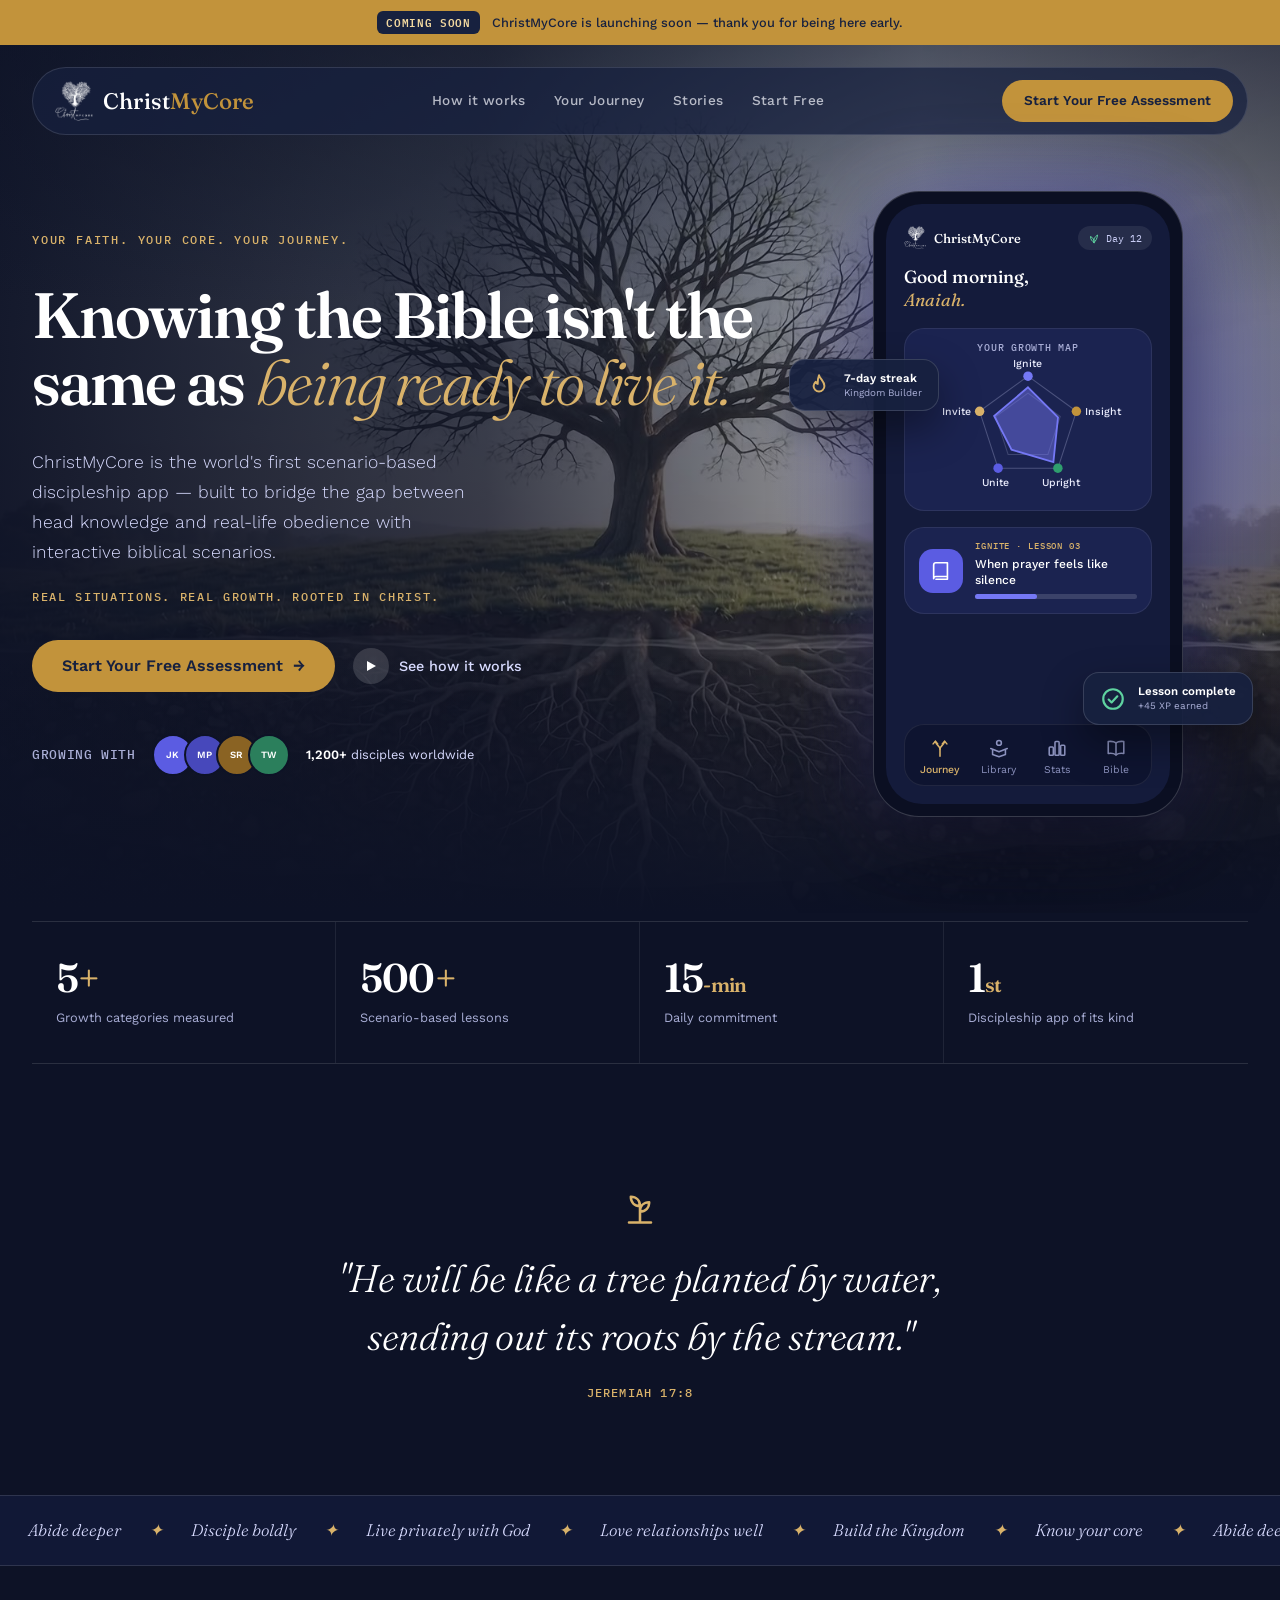
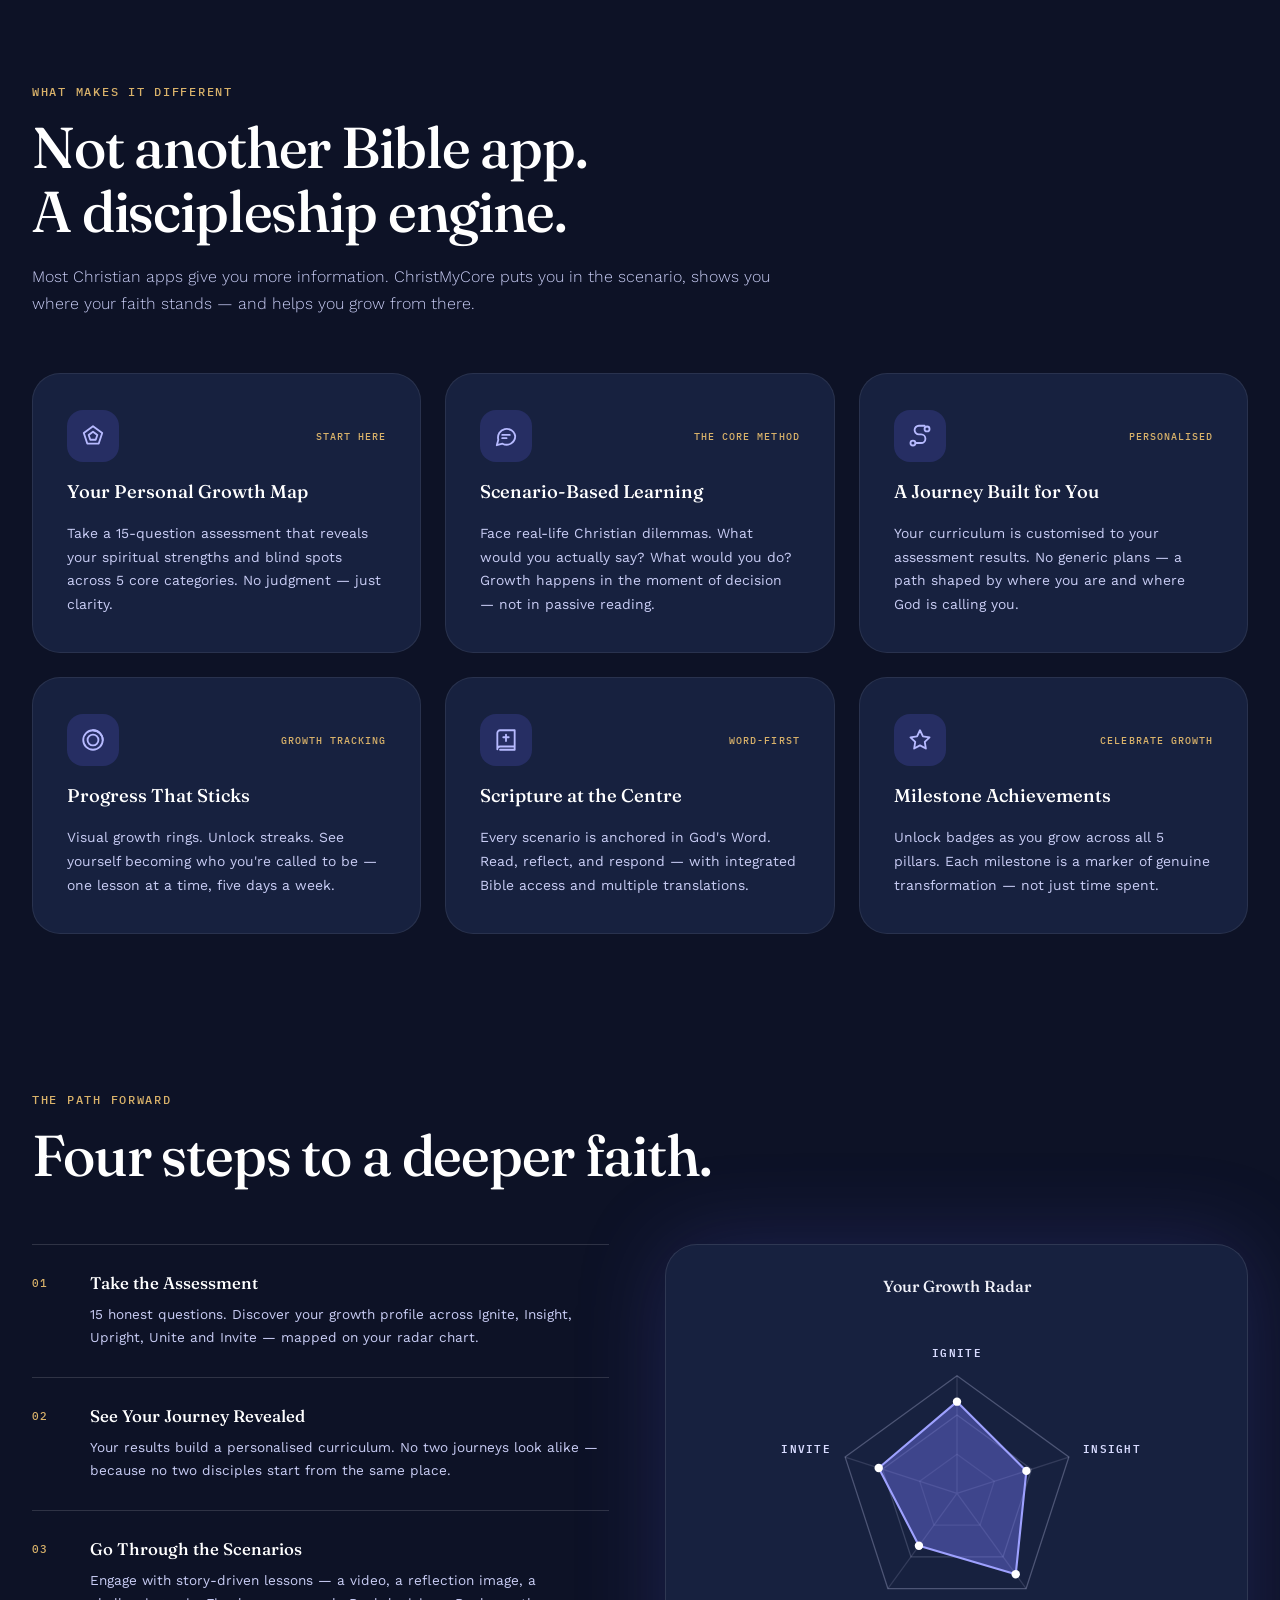
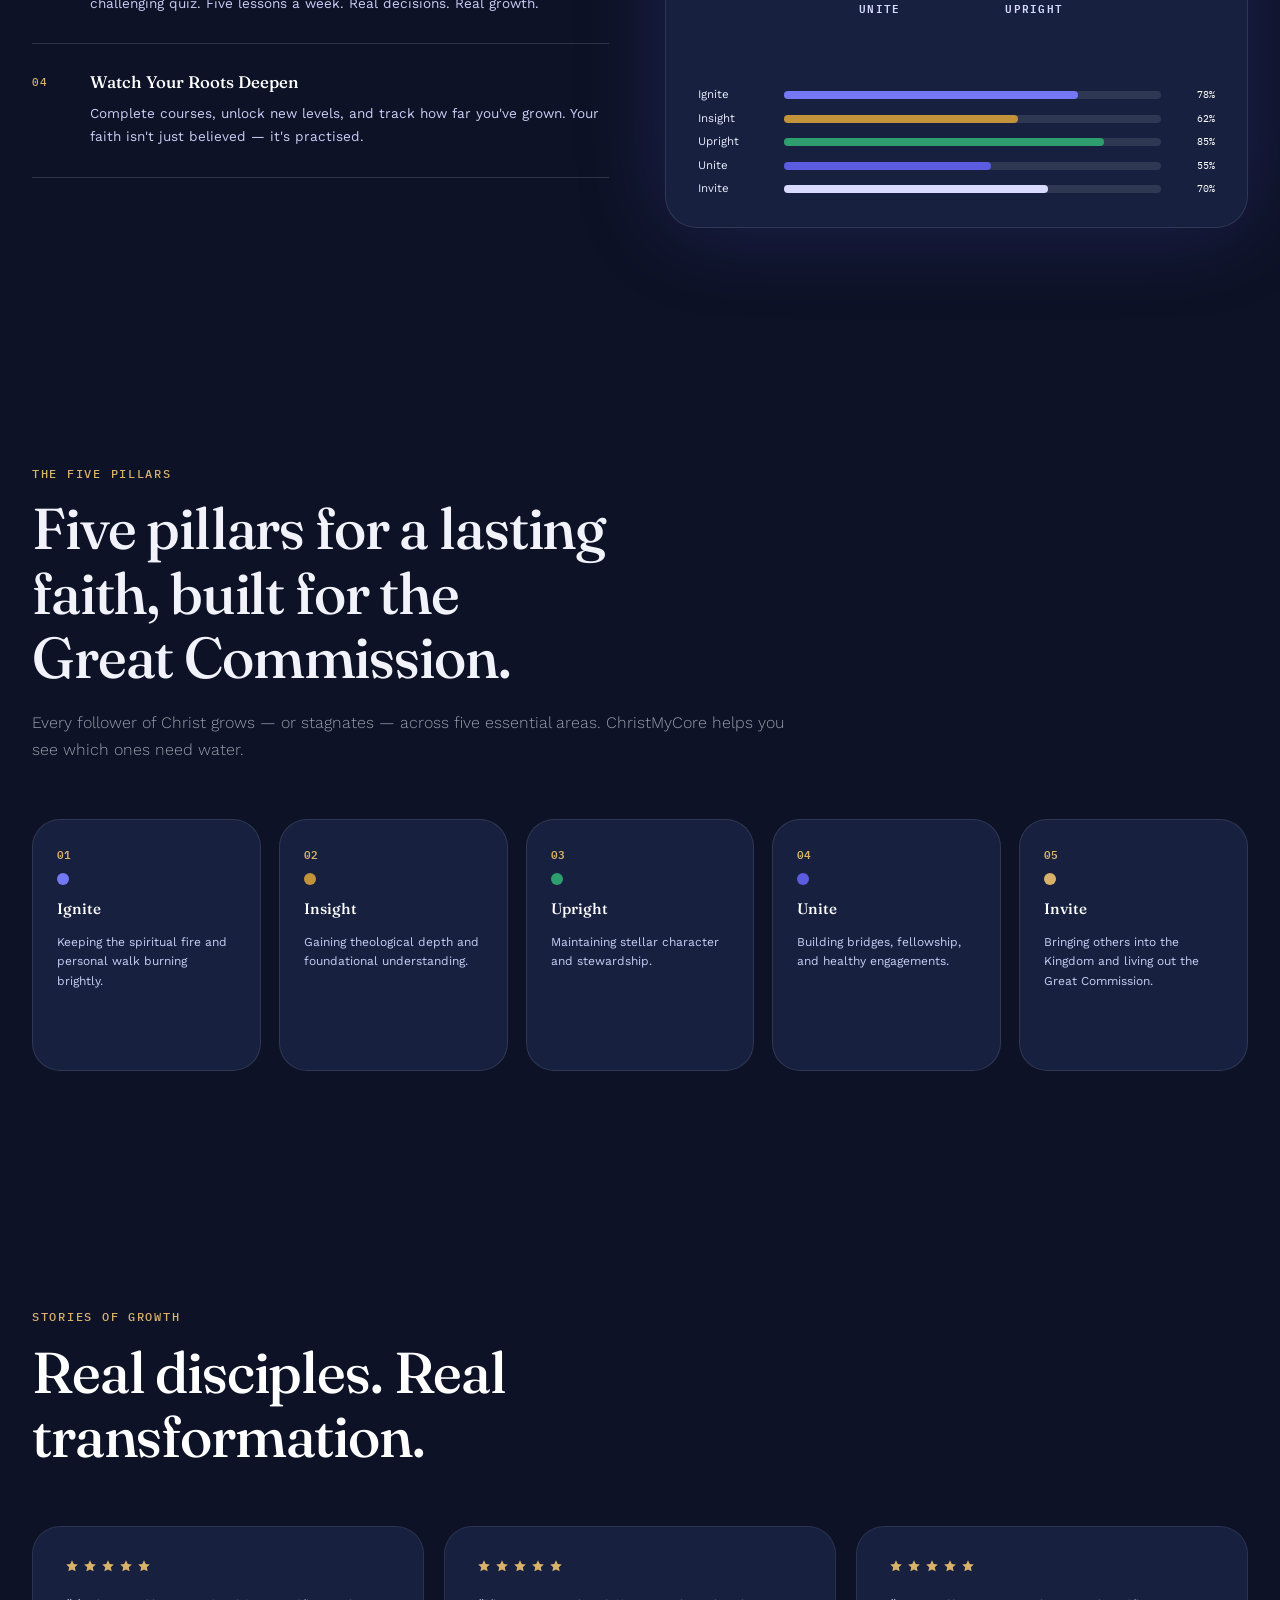
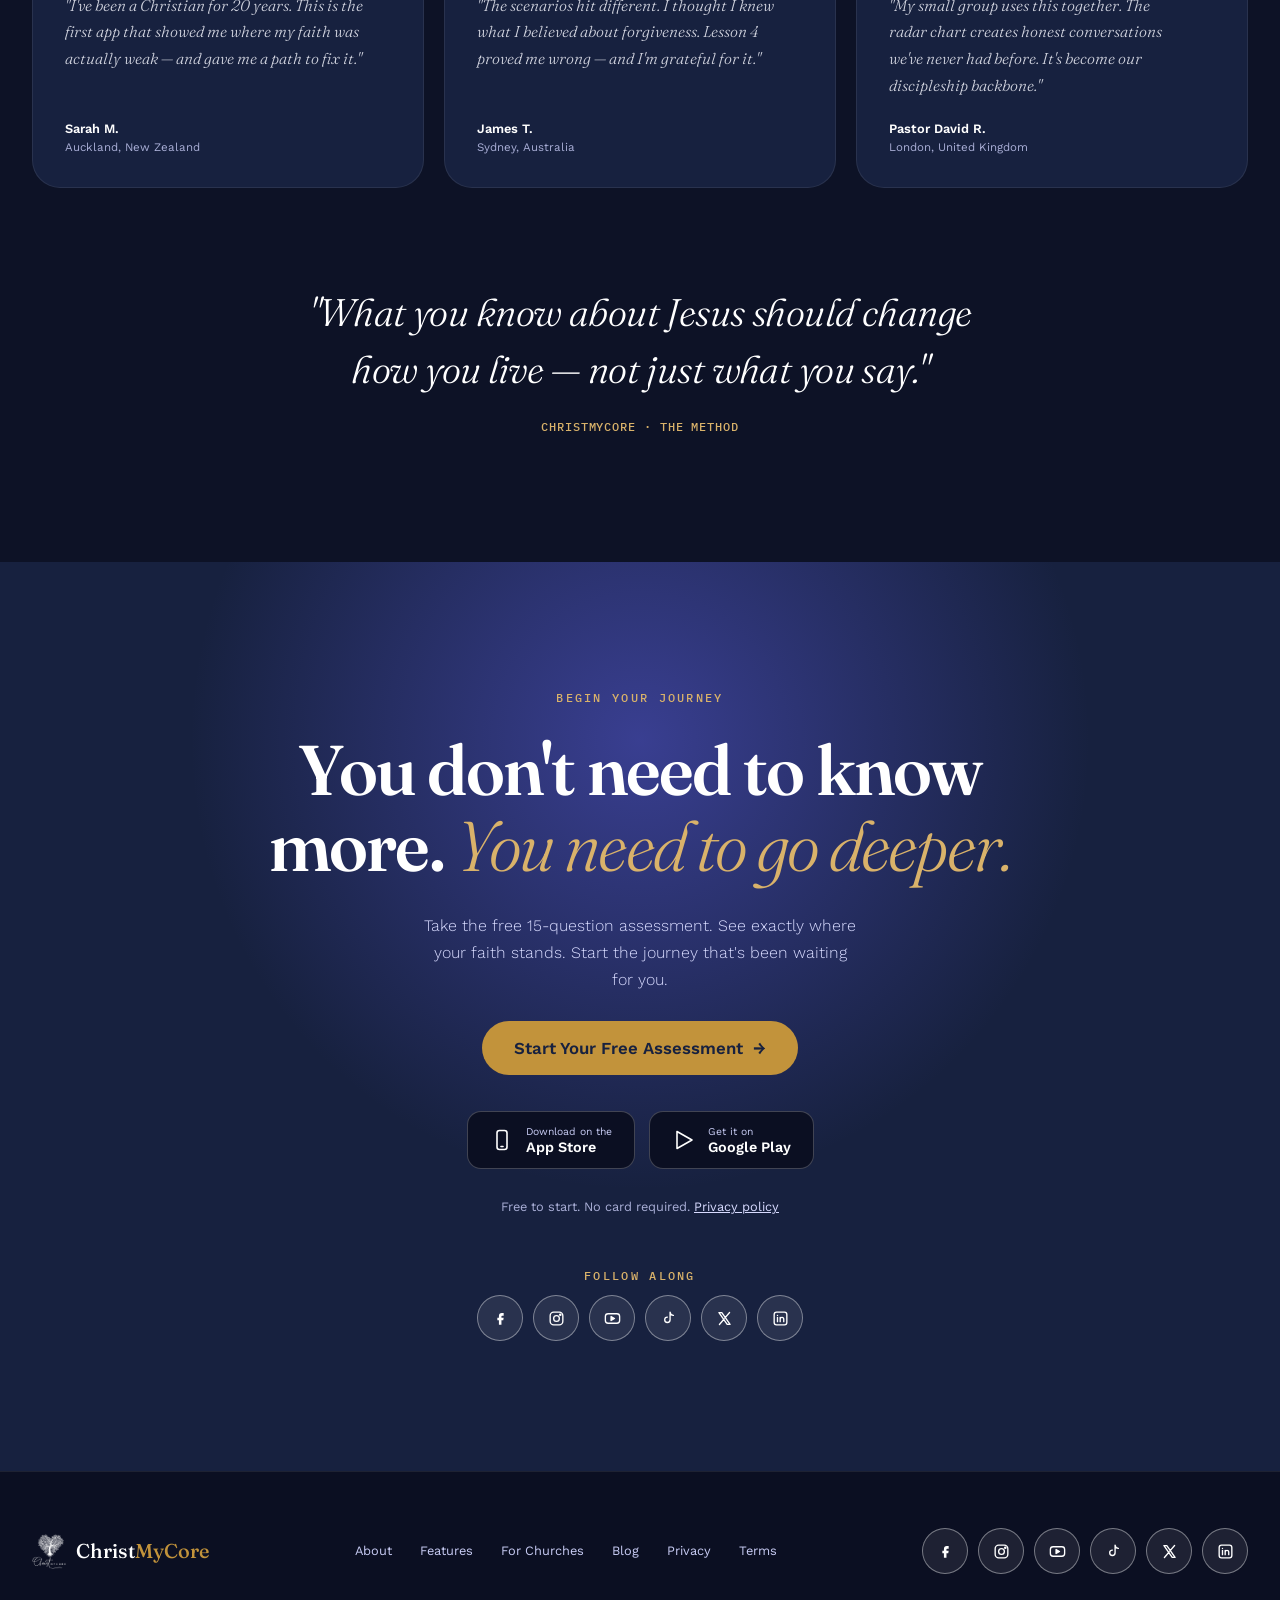
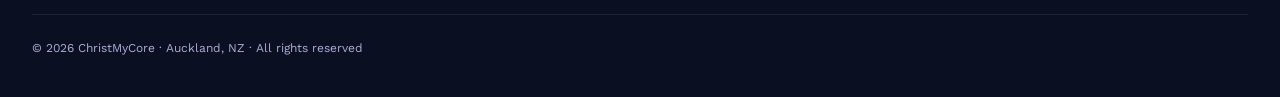
==== commit b47c6fb7: "Redesign landing page: cinematic hero, new phone mockup, feature card hover - Replace index.html wit" ====
--- a/index.html
+++ b/index.html
@@ -1,516 +1,411 @@
-<!DOCTYPE html>
+<!doctype html>
 <html lang="en">
 <head>
-  <meta charset="UTF-8"/>
-  <meta name="viewport" content="width=device-width, initial-scale=1.0"/>
-  <meta name="robots" content="noindex, follow"/>
-  <meta name="description" content="ChristMyCore — Scenario-based Christian discipleship app, launching soon. Know what you believe. Live like you mean it."/>
-  <meta property="og:title" content="ChristMyCore — Coming Soon"/>
-  <meta property="og:description" content="The world's first scenario-based discipleship app for the global church. Launching soon."/>
-  <meta property="og:url" content="https://www.christmycore.com"/>
-  <title>ChristMyCore — Grow Deeper. Live Truer.</title>
-
-  <!-- Fonts -->
-  <link rel="preconnect" href="https://fonts.googleapis.com">
-  <link href="https://fonts.googleapis.com/css2?family=Fraunces:ital,opsz,wght@0,9..144,300;0,9..144,500;0,9..144,600;1,9..144,300&family=Work+Sans:wght@300;400;500;600&family=IBM+Plex+Mono:wght@400;500&display=swap" rel="stylesheet">
-
-  <!-- Stylesheet -->
-  <link rel="stylesheet" href="css/main.css"/>
+<meta charset="utf-8">
+<meta name="viewport" content="width=device-width, initial-scale=1">
+<title>ChristMyCore — Grow Deeper. Live Truer.</title>
+<meta name="description" content="ChristMyCore is a scenario-based discipleship app that bridges the gap between head knowledge and real-life obedience. Take the free 15-question assessment.">
+<link rel="icon" href="assets/images/logo.png">
+
+<link rel="preconnect" href="https://fonts.googleapis.com">
+<link rel="stylesheet" href="https://fonts.googleapis.com/css2?family=Fraunces:ital,opsz,wght@0,9..144,300;0,9..144,400;0,9..144,500;0,9..144,600;1,9..144,300;1,9..144,400;1,9..144,500&family=IBM+Plex+Mono:wght@400;500;600&family=Work+Sans:wght@300;400;500;600&display=swap">
+<style>
+body{margin:0;background:#0d1226;color:#E8EAFB;font-family:"Work Sans",system-ui,sans-serif}
+a{color:inherit;text-decoration:none}
+a:hover{opacity:.86}
+@keyframes cmc-scroll{from{transform:translateX(0)}to{transform:translateX(-50%)}}
+.cmc-track{display:flex;width:max-content;animation:cmc-scroll 38s linear infinite}
+#how article{transition:transform .25s ease,background .25s ease,border-color .25s ease,box-shadow .25s ease;cursor:default}
+#how article:hover{transform:translateY(-6px);background:#1e2a58 !important;border-color:rgba(217,178,106,.65) !important;box-shadow:0 22px 50px rgba(0,0,0,.4),0 0 44px rgba(217,178,106,.16)}
+#how article:hover > div:first-child > span:first-child{background:rgba(217,178,106,.22) !important}
+@media (prefers-reduced-motion:reduce){.cmc-track{animation:none}#how article{transition:none}#how article:hover{transform:none}}
+</style>
+
 </head>
 <body>
 
-  <!-- ── COMING SOON BANNER ── -->
-<div class="announce-banner">
-  <span class="announce-banner-badge">Coming Soon</span>
-  <span class="announce-banner-full">ChristMyCore is launching soon — thank you for being here early.</span>
-  <span class="announce-banner-short">Launching soon</span>
-</div>
-
-  <!-- ── NAVIGATION ── -->
-<nav>
-  <a href="/" class="nav-logo">
-    <img src="assets/images/logo.png" alt="ChristMyCore logo"/>
-    <span class="nav-logo-text">Christ<span>MyCore</span></span>
-  </a>
-  <div class="nav-links">
-    <a href="#features">How it works</a>
-    <a href="#pillars">Your Journey</a>
-    <a href="#stories">Stories</a>
-    <a href="#start">Start Free</a>
-  </div>
-  <a href="#start" class="nav-cta">Start Your Free Assessment</a>
-  <button class="nav-menu-btn" aria-label="Menu">
-    <span></span><span></span><span></span>
-  </button>
+
+<div style="background:#0d1226;overflow:hidden">
+
+<!-- Coming soon banner -->
+<div style="background:#C2933B;color:#17213F;display:flex;flex-wrap:wrap;gap:8px 12px;align-items:center;justify-content:center;padding:11px 24px;font:500 12.8px/1.4 'Work Sans',system-ui,sans-serif;text-align:center">
+<span style="background:#17213F;color:#F3D9A0;font:600 10.9px/1 'IBM Plex Mono',monospace;letter-spacing:.06em;padding:6px 9px;border-radius:6px">COMING SOON</span>
+<span>ChristMyCore is launching soon — thank you for being here early.</span>
+</div>
+
+<!-- HERO -->
+<section style="position:relative;min-height:860px;overflow:hidden">
+<video autoplay muted loop playsinline preload="auto" poster="assets/images/hero-poster.jpg" aria-label="A bare tree on a green hill, its roots spreading deep through the soil beneath" style="position:absolute;inset:0;width:100%;height:100%;object-fit:cover;object-position:50% 38%"><source src="assets/video/hero-clean.mp4" type="video/mp4"></video>
+<div style="position:absolute;inset:0;background:linear-gradient(90deg,rgba(13,18,38,.96) 0%,rgba(13,18,38,.80) 38%,rgba(23,33,63,.35) 72%,rgba(13,18,38,.55) 100%)"></div>
+<div style="position:absolute;inset:0;background:linear-gradient(180deg,rgba(13,18,38,.55) 0%,rgba(13,18,38,0) 30%,rgba(13,18,38,0) 70%,#0d1226 100%)"></div>
+<div style="position:absolute;right:-8%;top:8%;width:620px;height:620px;border-radius:50%;background:radial-gradient(closest-side,rgba(91,92,226,.55),rgba(91,92,226,0))"></div>
+
+<!-- nav -->
+<header style="position:relative;max-width:1240px;margin:0 auto;padding:22px 32px 0">
+<nav aria-label="Main" style="display:flex;flex-wrap:wrap;align-items:center;justify-content:space-between;gap:16px 24px;padding:12px 14px 12px 22px;border-radius:999px;background:rgba(23,33,63,.72);border:1px solid rgba(255,255,255,.12)">
+<a href="#top" style="display:flex;align-items:center;gap:10px;font:500 22.4px/1 'Fraunces',Georgia,serif;letter-spacing:.01em;color:#fff">
+<img src="assets/images/logo.png" alt="" style="width:38px;height:40px;object-fit:contain">
+<span>Christ<span style="color:#C2933B">MyCore</span></span>
+</a>
+<div style="display:flex;flex-wrap:wrap;align-items:center;gap:6px 28px;font:500 13.6px/1 'Work Sans',system-ui,sans-serif;letter-spacing:.03em;color:rgba(241,242,250,.72)">
+<a href="#how">How it works</a>
+<a href="#journey">Your Journey</a>
+<a href="#stories">Stories</a>
+<a href="#start">Start Free</a>
+</div>
+<a href="#start" style="display:inline-flex;align-items:center;justify-content:center;min-height:42px;padding:0 22px;border-radius:999px;background:#C2933B;color:#17213F;font:600 13.6px/1 'Work Sans',system-ui,sans-serif">Start Your Free Assessment</a>
 </nav>
-
-  <!-- ── HERO ── -->
-<section class="hero">
-  <video class="hero-video" autoplay muted loop playsinline poster="https://cdn.pixabay.com/photo/2018/08/14/13/23/ocean-3605547_1280.jpg">
-    <source src="assets/video/hero-loop.mp4" type="video/mp4">
-  </video>
-  <div class="hero-bg-overlay"></div>
-  <div class="hero-left">
-    <p class="hero-mono">Your Faith. Your Core. Your Journey.</p>
-    <h1 class="hero-h1">
-      Know what you<br>
-      believe.<br>
-      <span class="line-gold">Live like you mean it.</span>
-    </h1>
-    <p class="hero-sub">ChristMyCore is the world's first scenario-based discipleship app — built not to inform your faith, but to transform it. Real situations. Real growth. Rooted in Christ.</p>
-    <div class="hero-actions">
-      <a href="#start" class="btn-primary-lg">
-        Start Your Free Assessment <span class="arrow">→</span>
-      </a>
-      <button class="btn-ghost">
-        <span class="play-icon">▶</span>
-        See how it works
-      </button>
-    </div>
-    <div class="hero-social">
-      <span class="hero-social-label">GROWING WITH</span>
-      <div class="hero-avatars">
-        <div class="avatar">JK</div>
-        <div class="avatar">MP</div>
-        <div class="avatar">SR</div>
-        <div class="avatar">TW</div>
-      </div>
-      <span class="hero-social-count"><strong>1,200+</strong> disciples worldwide</span>
-    </div>
-  </div>
-
-  <div class="hero-right">
-    <div class="phone-wrap">
-      <div class="phone-glow"></div>
-
-      <!-- Left floating badge -->
-      <div class="float-badge badge-left">
-        <span class="badge-icon">🔥</span>
-        <div class="badge-text">
-          <span class="badge-title">7-day streak</span>
-          <span class="badge-sub">Kingdom Builder</span>
-        </div>
-      </div>
-
-      <!-- Phone frame -->
-      <div class="phone-frame">
-        <div class="phone-notch"></div>
-        <div class="phone-screen">
-          <div class="phone-header">
-            <div class="phone-logo-row">
-              <img class="phone-logo-img" src="assets/images/logo.png" alt="CMC"/>
-              <span class="phone-logo-name">ChristMyCore</span>
-            </div>
-            <span class="phone-streak">🌿 Day 12</span>
-          </div>
-          <div class="phone-greeting">Good morning,<br><span>Thomas.</span></div>
-          <!-- Mini radar -->
-          <div class="phone-radar">
-            <div class="phone-radar-title">YOUR GROWTH MAP</div>
-            <svg class="radar-svg" width="120" height="120" viewBox="0 0 120 120">
-              <defs>
-                <polygon id="bg5" points="60,8 107,36 107,84 60,112 13,84 13,36" fill="none" stroke="rgba(91,92,226,0.15)" stroke-width="1"/>
-              </defs>
-              <use href="#bg5" transform="scale(1)"/>
-              <use href="#bg5" transform="translate(12,9) scale(0.8)"/>
-              <use href="#bg5" transform="translate(24,18) scale(0.6)"/>
-              <use href="#bg5" transform="translate(36,27) scale(0.4)"/>
-              <!-- Filled shape -->
-              <polygon points="60,20 95,42 88,78 60,95 32,78 28,42"
-                fill="rgba(91,92,226,0.25)" stroke="#7578F5" stroke-width="1.5"/>
-              <!-- Dots -->
-              <circle cx="60" cy="20" r="3" fill="#7578F5"/>
-              <circle cx="95" cy="42" r="3" fill="#7578F5"/>
-              <circle cx="88" cy="78" r="3" fill="#C2933B"/>
-              <circle cx="60" cy="95" r="3" fill="#7578F5"/>
-              <circle cx="32" cy="78" r="3" fill="#7578F5"/>
-              <circle cx="28" cy="42" r="3" fill="#7578F5"/>
-            </svg>
-          </div>
-          <!-- Current lesson -->
-          <div class="phone-lesson-card">
-            <div class="lesson-icon">📖</div>
-            <div class="lesson-meta">
-              <div class="lesson-tag">IGNITE · LESSON 03</div>
-              <div class="lesson-title">When prayer feels like silence</div>
-              <div class="lesson-progress-bar">
-                <div class="lesson-progress-fill"></div>
-              </div>
-            </div>
-          </div>
-          <!-- Category chips -->
-          <div class="phone-categories">
-            <div class="cat-chip"><span class="cat-dot" style="background:#7578F5;"></span>Ignite</div>
-            <div class="cat-chip"><span class="cat-dot" style="background:#C2933B;"></span>Insight</div>
-            <div class="cat-chip"><span class="cat-dot" style="background:#2F9E6E;"></span>Upright</div>
-            <div class="cat-chip"><span class="cat-dot" style="background:#5B5CE2;"></span>Unite</div>
-          </div>
-        </div>
-      </div>
-
-      <!-- Right floating badge -->
-      <div class="float-badge badge-right">
-        <span class="badge-icon">✅</span>
-        <div class="badge-text">
-          <span class="badge-title">Lesson complete</span>
-          <span class="badge-sub">+45 XP earned</span>
-        </div>
-      </div>
-    </div>
-  </div>
-</section>
-
-  <!-- ── STATS BAR ── -->
-<div class="stats-bar reveal">
-  <div class="stat-item">
-    <div class="stat-num">5<span>+</span></div>
-    <div class="stat-label">Growth categories measured</div>
-  </div>
-  <div class="stat-item">
-    <div class="stat-num">500<span>+</span></div>
-    <div class="stat-label">Scenario-based lessons</div>
-  </div>
-  <div class="stat-item">
-    <div class="stat-num">15<span>-min</span></div>
-    <div class="stat-label">Daily commitment</div>
-  </div>
-  <div class="stat-item">
-    <div class="stat-num">1<span>st</span></div>
-    <div class="stat-label">Discipleship app of its kind</div>
-  </div>
-</div>
-
-  <!-- ── SCRIPTURE QUOTE ── -->
-<div class="scripture-section reveal">
-  <p class="scripture-quote">
-    "He will be like a tree planted by water, sending out its roots by the stream."
-  </p>
-  <p class="scripture-ref">Jeremiah 17:8</p>
-</div>
-
-  <!-- ── MARQUEE TICKER ── -->
-<div class="marquee-section">
-  <div class="marquee-track">
-    <div class="marquee-item"><span class="marquee-dot"></span>Abide deeper</div>
-    <div class="marquee-item"><span class="marquee-dot"></span>Disciple boldly</div>
-    <div class="marquee-item"><span class="marquee-dot"></span>Live privately with God</div>
-    <div class="marquee-item"><span class="marquee-dot"></span>Love relationships well</div>
-    <div class="marquee-item"><span class="marquee-dot"></span>Build the Kingdom</div>
-    <div class="marquee-item"><span class="marquee-dot"></span>Know your core</div>
-    <div class="marquee-item"><span class="marquee-dot"></span>Abide deeper</div>
-    <div class="marquee-item"><span class="marquee-dot"></span>Disciple boldly</div>
-    <div class="marquee-item"><span class="marquee-dot"></span>Live privately with God</div>
-    <div class="marquee-item"><span class="marquee-dot"></span>Love relationships well</div>
-    <div class="marquee-item"><span class="marquee-dot"></span>Build the Kingdom</div>
-    <div class="marquee-item"><span class="marquee-dot"></span>Know your core</div>
-  </div>
-</div>
-
-  <!-- ── FEATURES ── -->
-<section class="section" id="features">
-  <p class="section-mono reveal">WHAT MAKES IT DIFFERENT</p>
-  <h2 class="section-h2 reveal">Not another Bible app. A discipleship engine.</h2>
-  <p class="section-sub reveal">Most Christian apps give you more information. ChristMyCore puts you in the scenario, shows you where your faith stands — and helps you grow from there.</p>
-
-  <div class="features-grid reveal">
-    <div class="feature-card">
-      <div class="feature-icon"><svg viewBox="0 0 24 24"><circle cx="12" cy="12" r="10"/><polygon points="16.24 7.76 14.12 14.12 7.76 16.24 9.88 9.88 16.24 7.76"/></svg></div>
-      <h3 class="feature-h3">Your Personal Growth Map</h3>
-      <p class="feature-p">Take a 15-question assessment that reveals your spiritual strengths and blind spots across 5 core categories. No judgment — just clarity.</p>
-      <span class="feature-tag">START HERE</span>
-    </div>
-    <div class="feature-card">
-      <div class="feature-icon"><svg viewBox="0 0 24 24"><path d="M21 15a2 2 0 0 1-2 2H7l-4 4V5a2 2 0 0 1 2-2h14a2 2 0 0 1 2 2z"/></svg></div>
-      <h3 class="feature-h3">Scenario-Based Learning</h3>
-      <p class="feature-p">Face real-life Christian dilemmas. What would you actually say? What would you do? Growth happens in the moment of decision — not in passive reading.</p>
-      <span class="feature-tag">THE CORE METHOD</span>
-    </div>
-    <div class="feature-card">
-      <div class="feature-icon"><svg viewBox="0 0 24 24"><circle cx="6" cy="19" r="3"/><path d="M9 19h8.5a3.5 3.5 0 0 0 0-7h-11a3.5 3.5 0 0 1 0-7H15"/><circle cx="18" cy="5" r="3"/></svg></div>
-      <h3 class="feature-h3">A Journey Built for You</h3>
-      <p class="feature-p">Your curriculum is customised to your assessment results. No generic plans — a path shaped by where you are and where God is calling you.</p>
-      <span class="feature-tag">PERSONALISED</span>
-    </div>
-    <div class="feature-card">
-      <div class="feature-icon"><svg viewBox="0 0 24 24"><polyline points="22 7 13.5 15.5 8.5 10.5 2 17"/><polyline points="16 7 22 7 22 13"/></svg></div>
-      <h3 class="feature-h3">Progress That Sticks</h3>
-      <p class="feature-p">Visual growth rings. Unlock streaks. See yourself becoming who you're called to be — one lesson at a time, five days a week.</p>
-      <span class="feature-tag">GROWTH TRACKING</span>
-    </div>
-    <div class="feature-card">
-      <div class="feature-icon"><svg viewBox="0 0 24 24"><path d="M2 3h6a4 4 0 0 1 4 4v14a3 3 0 0 0-3-3H2z"/><path d="M22 3h-6a4 4 0 0 0-4 4v14a3 3 0 0 1 3-3h7z"/></svg></div>
-      <h3 class="feature-h3">Scripture at the Centre</h3>
-      <p class="feature-p">Every scenario is anchored in God's Word. Read, reflect, and respond — with integrated Bible access and multiple translations.</p>
-      <span class="feature-tag">WORD-FIRST</span>
-    </div>
-    <div class="feature-card">
-      <div class="feature-icon"><svg viewBox="0 0 24 24"><circle cx="12" cy="8" r="6"/><path d="M15.477 12.89 17 22l-5-3-5 3 1.523-9.11"/></svg></div>
-      <h3 class="feature-h3">Milestone Achievements</h3>
-      <p class="feature-p">Unlock badges as you grow across all 5 pillars. Each milestone is a marker of genuine transformation — not just time spent.</p>
-      <span class="feature-tag">CELEBRATE GROWTH</span>
-    </div>
-  </div>
-</section>
-
-  <!-- ── HOW IT WORKS ── -->
-<section class="journey-section" id="features">
-  <p class="section-mono reveal">THE PATH FORWARD</p>
-  <h2 class="section-h2 reveal">Four steps to a deeper faith.</h2>
-  <div class="journey-grid reveal">
-    <div class="journey-steps">
-      <div class="step">
-        <span class="step-num">01</span>
-        <div class="step-content">
-          <h4 class="step-h">Take the Assessment</h4>
-          <p class="step-p">15 honest questions. Discover your growth profile across Ignite, Insight, Upright, Unite and Invite — mapped on your radar chart.</p>
-        </div>
-      </div>
-      <div class="step">
-        <span class="step-num">02</span>
-        <div class="step-content">
-          <h4 class="step-h">See Your Journey Revealed</h4>
-          <p class="step-p">Your results build a personalised curriculum. No two journeys look alike — because no two disciples start from the same place.</p>
-        </div>
-      </div>
-      <div class="step">
-        <span class="step-num">03</span>
-        <div class="step-content">
-          <h4 class="step-h">Go Through the Scenarios</h4>
-          <p class="step-p">Engage with story-driven lessons — a video, a reflection image, a challenging quiz. Five lessons a week. Real decisions. Real growth.</p>
-        </div>
-      </div>
-      <div class="step">
-        <span class="step-num">04</span>
-        <div class="step-content">
-          <h4 class="step-h">Watch Your Roots Deepen</h4>
-          <p class="step-p">Complete courses, unlock new levels, and track how far you've grown. Your faith isn't just believed — it's practised.</p>
-        </div>
-      </div>
-    </div>
-
-    <!-- Assessment visual -->
-    <div class="assess-visual">
-      <div class="assess-title">Your Growth Radar</div>
-      <svg class="radar-large" width="200" height="200" viewBox="0 0 200 200">
-        <defs>
-          <polygon id="pent" points="100,14 182,73 151,170 49,170 18,73" fill="none" stroke="rgba(91,92,226,0.12)" stroke-width="1"/>
-        </defs>
-        <use href="#pent"/>
-        <use href="#pent" transform="translate(20,20) scale(0.8)"/>
-        <use href="#pent" transform="translate(40,40) scale(0.6)"/>
-        <use href="#pent" transform="translate(60,60) scale(0.4)"/>
-        <!-- Labels -->
-        <text x="100" y="8" text-anchor="middle" font-family="IBM Plex Mono" font-size="6.5" fill="rgba(241,242,250,0.4)">IGNITE</text>
-        <text x="196" y="73" text-anchor="end" font-family="IBM Plex Mono" font-size="6.5" fill="rgba(241,242,250,0.4)">INSIGHT</text>
-        <text x="196" y="172" text-anchor="end" font-family="IBM Plex Mono" font-size="6.5" fill="rgba(241,242,250,0.4)">INVITE</text>
-        <text x="4" y="172" text-anchor="start" font-family="IBM Plex Mono" font-size="6.5" fill="rgba(241,242,250,0.4)">UNITE</text>
-        <text x="4" y="73" text-anchor="start" font-family="IBM Plex Mono" font-size="6.5" fill="rgba(241,242,250,0.4)">UPRIGHT</text>
-        <!-- Filled area -->
-        <polygon points="100,33 151,84 135,149 72,138 31,77"
-          fill="rgba(91,92,226,0.2)" stroke="#7578F5" stroke-width="1.5" stroke-dasharray="4,2"/>
-        <polygon points="100,57 141,87 125,135 75,135 59,87"
-          fill="rgba(194,147,59,0.15)" stroke="#C2933B" stroke-width="1"/>
-        <!-- Points -->
-        <circle cx="100" cy="33" r="4" fill="#7578F5"/>
-        <circle cx="151" cy="84" r="4" fill="#7578F5"/>
-        <circle cx="135" cy="149" r="4" fill="#7578F5"/>
-        <circle cx="72" cy="138" r="4" fill="#7578F5"/>
-        <circle cx="31" cy="77" r="4" fill="#C2933B"/>
-      </svg>
-      <div class="category-bars">
-        <div class="cat-bar-row">
-          <span class="cat-bar-label">Ignite</span>
-          <div class="cat-bar-track"><div class="cat-bar-fill" style="width:78%;"></div></div>
-          <span class="cat-bar-val">78%</span>
-        </div>
-        <div class="cat-bar-row">
-          <span class="cat-bar-label">Insight</span>
-          <div class="cat-bar-track"><div class="cat-bar-fill" style="width:62%;"></div></div>
-          <span class="cat-bar-val">62%</span>
-        </div>
-        <div class="cat-bar-row">
-          <span class="cat-bar-label">Upright</span>
-          <div class="cat-bar-track"><div class="cat-bar-fill" style="width:85%;background:linear-gradient(90deg,var(--gold),#E0AE55);"></div></div>
-          <span class="cat-bar-val" style="color:var(--gold);">85%</span>
-        </div>
-        <div class="cat-bar-row">
-          <span class="cat-bar-label">Unite</span>
-          <div class="cat-bar-track"><div class="cat-bar-fill" style="width:55%;"></div></div>
-          <span class="cat-bar-val">55%</span>
-        </div>
-        <div class="cat-bar-row">
-          <span class="cat-bar-label">Invite</span>
-          <div class="cat-bar-track"><div class="cat-bar-fill" style="width:70%;"></div></div>
-          <span class="cat-bar-val">70%</span>
-        </div>
-      </div>
-    </div>
-  </div>
-</section>
-
-  <!-- ── THE 5 PILLARS ── -->
-<section class="pillars-section" id="pillars">
-  <p class="section-mono reveal">THE FIVE PILLARS</p>
-  <h2 class="section-h2 reveal">Faith isn't one thing. It's five living dimensions.</h2>
-  <p class="section-sub reveal">Every follower of Christ grows — or stagnates — across five essential areas. ChristMyCore helps you see which ones need water.</p>
-  <div class="pillars-row reveal">
-    <div class="pillar-card">
-      <div class="pillar-icon"><svg viewBox="0 0 24 24"><path d="M8.5 14.5A2.5 2.5 0 0 0 11 12c0-1.38-.5-2-1-3-1.072-2.143-.224-4.054 2-6 .5 2.5 2 4.9 4 6.5 2 1.6 3 3.5 3 5.5a7 7 0 1 1-14 0c0-1.153.433-2.294 1-3a2.5 2.5 0 0 0 2.5 2.5z"/></svg></div>
-      <div class="pillar-name">Ignite</div>
-      <div class="pillar-sub">Keeping the spiritual fire and personal walk burning brightly.</div>
-      <div class="pillar-level">
-        <span class="level-dot active"></span>
-        <span class="level-dot active"></span>
-        <span class="level-dot active"></span>
-        <span class="level-dot"></span>
-      </div>
-    </div>
-    <div class="pillar-card">
-      <div class="pillar-icon"><svg viewBox="0 0 24 24"><circle cx="11" cy="11" r="8"/><path d="m21 21-4.3-4.3"/></svg></div>
-      <div class="pillar-name">Insight</div>
-      <div class="pillar-sub">Gaining theological depth and foundational understanding.</div>
-      <div class="pillar-level">
-        <span class="level-dot active"></span>
-        <span class="level-dot active"></span>
-        <span class="level-dot"></span>
-        <span class="level-dot"></span>
-      </div>
-    </div>
-    <div class="pillar-card">
-      <div class="pillar-icon"><svg viewBox="0 0 24 24"><circle cx="12" cy="4.5" r="1.8"/><path d="M12 6.3v5"/><path d="M7 9l5 1.5L17 9"/><path d="M9.5 20l2.5-8.7 2.5 8.7"/></svg></div>
-      <div class="pillar-name">Upright</div>
-      <div class="pillar-sub">Maintaining stellar character and stewardship.</div>
-      <div class="pillar-level">
-        <span class="level-dot active"></span>
-        <span class="level-dot active"></span>
-        <span class="level-dot active"></span>
-        <span class="level-dot active"></span>
-      </div>
-    </div>
-    <div class="pillar-card">
-      <div class="pillar-icon"><svg viewBox="0 0 24 24"><path d="M3 17c2-3 5-5 7-5"/><path d="M21 17c-2-3-5-5-7-5"/><path d="M12 15c-1-1-2.5-.5-2.5 1 0 1.2 1.5 2.3 2.5 3 1-.7 2.5-1.8 2.5-3 0-1.5-1.5-2-2.5-1z"/></svg></div>
-      <div class="pillar-name">Unite</div>
-      <div class="pillar-sub">Building bridges, fellowship, and healthy engagements.</div>
-      <div class="pillar-level">
-        <span class="level-dot active"></span>
-        <span class="level-dot active"></span>
-        <span class="level-dot"></span>
-        <span class="level-dot"></span>
-      </div>
-    </div>
-    <div class="pillar-card">
-      <div class="pillar-icon"><svg viewBox="0 0 24 24"><circle cx="12" cy="4.5" r="1.8"/><path d="M12 6.3v5"/><path d="M12 8l4.5-3"/><path d="M12 9l-3.5 1.5"/><rect x="5.5" y="10.5" width="3" height="4" rx="0.4"/><path d="M7 11.5v2"/><path d="M6 12.5h2"/><path d="M9.5 20l2.5-8.7 2.5 8.7"/></svg></div>
-      <div class="pillar-name">Invite</div>
-      <div class="pillar-sub">Bringing others into the Kingdom and living out the Great Commission.</div>
-      <div class="pillar-level">
-        <span class="level-dot active"></span>
-        <span class="level-dot active"></span>
-        <span class="level-dot active"></span>
-        <span class="level-dot"></span>
-      </div>
-    </div>
-  </div>
-</section>
-
-  <!-- ── TESTIMONIALS ── -->
-<section class="testimonials-section" id="stories">
-  <p class="section-mono reveal">STORIES OF GROWTH</p>
-  <h2 class="section-h2 reveal">Real disciples. Real transformation.</h2>
-  <div class="testi-grid reveal">
-    <div class="testi-card">
-      <div class="testi-stars">★★★★★</div>
-      <p class="testi-text">"I've been a Christian for 20 years. This is the first app that showed me where my faith was actually weak — and gave me a path to fix it."</p>
-      <div class="testi-author">Sarah M.</div>
-      <div class="testi-role">Auckland, New Zealand</div>
-    </div>
-    <div class="testi-card">
-      <div class="testi-stars">★★★★★</div>
-      <p class="testi-text">"The scenarios hit different. I thought I knew what I believed about forgiveness. Lesson 4 proved me wrong — and I'm grateful for it."</p>
-      <div class="testi-author">James T.</div>
-      <div class="testi-role">Sydney, Australia</div>
-    </div>
-    <div class="testi-card">
-      <div class="testi-stars">★★★★★</div>
-      <p class="testi-text">"My small group uses this together. The radar chart creates honest conversations we've never had before. It's become our discipleship backbone."</p>
-      <div class="testi-author">Pastor David R.</div>
-      <div class="testi-role">London, United Kingdom</div>
-    </div>
-  </div>
-</section>
-
-<!-- ── SCRIPTURE 2 ── -->
-<div class="scripture-section reveal" style="padding:4rem 5vw;">
-  <p class="scripture-quote">
-    "What you know about Jesus should change how you live — not just what you say."
-  </p>
-  <p class="scripture-ref" style="color:rgba(241,242,250,0.35);font-size:0.72rem;letter-spacing:0.08em;">ChristMyCore · The Method</p>
-</div>
-
-  <!-- ── CALL TO ACTION ── -->
-<section class="cta-section" id="start">
-  <p class="cta-eyebrow reveal">BEGIN YOUR JOURNEY</p>
-  <h2 class="cta-h2 reveal">You don't need to know more.<br>You need to go deeper.</h2>
-  <p class="cta-sub reveal">Take the free 15-question assessment. See exactly where your faith stands. Start the journey that's been waiting for you.</p>
-  <div class="cta-actions reveal">
-    <a href="#" class="btn-primary-lg" style="font-size:1.05rem;padding:1.1rem 2.4rem;">
-      Start Your Free Assessment <span class="arrow">→</span>
-    </a>
-    <a href="#" class="app-store-btn">
-      <span class="app-store-icon">🍎</span>
-      <div class="app-store-text">
-        <span class="app-store-small">Download on the</span>
-        <span class="app-store-name">App Store</span>
-      </div>
-    </a>
-    <a href="#" class="app-store-btn">
-      <span class="app-store-icon">▶</span>
-      <div class="app-store-text">
-        <span class="app-store-small">Get it on</span>
-        <span class="app-store-name">Google Play</span>
-      </div>
-    </a>
-  </div>
-  <p class="cta-note reveal">Free to start. No card required. <a href="#">Privacy policy</a></p>
-</section>
-
-  <!-- ── FOOTER ── -->
-<footer>
-  <a href="/" class="footer-logo">
-    <img src="assets/images/logo.png" alt="ChristMyCore"/>
-    <span class="footer-logo-text">ChristMyCore</span>
-  </a>
-  <div class="footer-links">
-    <a href="#">About</a>
-    <a href="#">Features</a>
-    <a href="#">For Churches</a>
-    <a href="#">Blog</a>
-    <a href="#">Privacy</a>
-    <a href="#">Terms</a>
-  </div>
-  <div class="footer-social">
-    <a href="#" aria-label="Instagram"><svg viewBox="0 0 24 24"><rect x="2" y="2" width="20" height="20" rx="5" ry="5"/><path d="M16 11.37A4 4 0 1 1 12.63 8 4 4 0 0 1 16 11.37z"/><line x1="17.5" y1="6.5" x2="17.51" y2="6.5"/></svg></a>
-    <a href="#" aria-label="TikTok"><svg viewBox="0 0 24 24"><path d="M9 18V5l12-2v13"/><circle cx="6" cy="18" r="3"/><circle cx="18" cy="16" r="3"/></svg></a>
-    <a href="#" aria-label="Facebook"><svg viewBox="0 0 24 24"><path d="M18 2h-3a5 5 0 0 0-5 5v3H7v4h3v8h4v-8h3l1-4h-4V7a1 1 0 0 1 1-1h3z"/></svg></a>
-    <a href="#" aria-label="YouTube"><svg viewBox="0 0 24 24"><path d="M22.54 6.42a2.78 2.78 0 0 0-1.94-2C18.88 4 12 4 12 4s-6.88 0-8.6.46a2.78 2.78 0 0 0-1.94 2A29.94 29.94 0 0 0 1 11.75a29.94 29.94 0 0 0 .46 5.33A2.78 2.78 0 0 0 3.4 19c1.72.46 8.6.46 8.6.46s6.88 0 8.6-.46a2.78 2.78 0 0 0 1.94-2 29.94 29.94 0 0 0 .46-5.25 29.94 29.94 0 0 0-.46-5.33z"/><polygon points="9.75 15.02 15.5 11.75 9.75 8.48 9.75 15.02"/></svg></a>
-    <a href="#" aria-label="X (Twitter)"><svg viewBox="0 0 24 24"><line x1="18" y1="6" x2="6" y2="18"/><line x1="6" y1="6" x2="18" y2="18"/></svg></a>
-    <a href="#" aria-label="LinkedIn"><svg viewBox="0 0 24 24"><path d="M16 8a6 6 0 0 1 6 6v7h-4v-7a2 2 0 0 0-2-2 2 2 0 0 0-2 2v7h-4v-7a6 6 0 0 1 6-6z"/><rect x="2" y="9" width="4" height="12"/><circle cx="4" cy="4" r="2"/></svg></a>
-  </div>
-  <span class="footer-copy">© 2026 ChristMyCore · Auckland, NZ · All rights reserved</span>
+</header>
+
+<div id="top" style="position:relative;max-width:1240px;margin:0 auto;padding:56px 32px 96px;display:flex;flex-wrap:wrap;align-items:center;gap:56px 40px">
+
+<!-- left copy -->
+<div style="flex:1 1 520px;min-width:0;display:flex;flex-direction:column;gap:32px">
+<p style="margin:0;font:500 12px/1.4 'IBM Plex Mono',monospace;letter-spacing:.15em;text-transform:uppercase;color:#D9B26A">Your Faith. Your Core. Your Journey.</p>
+<h1 style="margin:0;font:600 clamp(40px,5vw,72px)/1.06 'Fraunces',Georgia,serif;letter-spacing:-.03em;color:#fff;text-wrap:balance">Knowing the Bible isn't the same as <em style="font-style:italic;font-weight:300;color:#D9B26A">being ready to live it.</em></h1>
+<p style="margin:0;max-width:460px;font:300 17.6px/1.7 'Work Sans',system-ui,sans-serif;color:#D8DBFF;text-wrap:pretty">ChristMyCore is the world's first scenario-based discipleship app — built to bridge the gap between head knowledge and real-life obedience with interactive biblical scenarios.</p>
+<p style="margin:-12px 0 0;font:500 12px/1.5 'IBM Plex Mono',monospace;letter-spacing:.14em;text-transform:uppercase;color:#D9B26A">Real situations. Real growth. Rooted in Christ.</p>
+<div style="display:flex;flex-wrap:wrap;align-items:center;gap:14px 18px">
+<a href="#start" style="display:inline-flex;align-items:center;justify-content:center;gap:10px;min-height:52px;padding:0 30px;border-radius:999px;background:#C2933B;color:#17213F;font:600 16px/1 'Work Sans',system-ui,sans-serif">Start Your Free Assessment <span aria-hidden="true">→</span></a>
+<a href="#how" style="display:inline-flex;align-items:center;gap:10px;min-height:56px;color:#D8DBFF;font:500 14.4px/1 'Work Sans',system-ui,sans-serif">
+<span aria-hidden="true" style="display:inline-flex;align-items:center;justify-content:center;width:36px;height:36px;border-radius:50%;background:rgba(255,255,255,.14)"><svg width="12" height="12" viewBox="0 0 12 12" aria-hidden="true"><path d="M2 1l9 5-9 5z" fill="#fff"/></svg></span>
+See how it works</a>
+</div>
+<div style="display:flex;flex-wrap:wrap;align-items:center;gap:12px 16px;padding-top:8px">
+<span style="font:500 12.8px/1 'IBM Plex Mono',monospace;letter-spacing:.05em;color:#A9AED6">GROWING WITH</span>
+<div style="display:flex">
+<span style="width:38px;height:38px;border-radius:50%;background:#5B5CE2;border:2px solid #0d1226;display:flex;align-items:center;justify-content:center;font:600 9.6px/1 'Work Sans',sans-serif;color:#fff">JK</span>
+<span style="width:38px;height:38px;margin-left:-10px;border-radius:50%;background:#4748BB;border:2px solid #0d1226;display:flex;align-items:center;justify-content:center;font:600 9.6px/1 'Work Sans',sans-serif;color:#fff">MP</span>
+<span style="width:38px;height:38px;margin-left:-10px;border-radius:50%;background:#8A6323;border:2px solid #0d1226;display:flex;align-items:center;justify-content:center;font:600 9.6px/1 'Work Sans',sans-serif;color:#fff">SR</span>
+<span style="width:38px;height:38px;margin-left:-10px;border-radius:50%;background:#2B7F5C;border:2px solid #0d1226;display:flex;align-items:center;justify-content:center;font:600 9.6px/1 'Work Sans',sans-serif;color:#fff">TW</span>
+</div>
+<span style="font:400 12.8px/1.3 'Work Sans',system-ui,sans-serif;color:#D8DBFF"><strong style="color:#fff;font-weight:600">1,200+</strong> disciples worldwide</span>
+</div>
+</div>
+
+<!-- right phone -->
+<div style="flex:0 1 440px;min-width:0;display:flex;justify-content:center">
+<div style="position:relative;width:310px;max-width:100%">
+
+<div style="position:absolute;left:-84px;top:168px;z-index:2;display:flex;align-items:center;gap:12px;padding:12px 16px;border-radius:16px;background:rgba(23,33,63,.92);border:1px solid rgba(255,255,255,.14);box-shadow:0 18px 40px rgba(0,0,0,.4)">
+<svg width="26" height="26" viewBox="0 0 24 24" fill="none" stroke="#D9B26A" stroke-width="1.8" stroke-linecap="round" stroke-linejoin="round" aria-hidden="true"><path d="M12 3c1 3.5 5 5.5 5 10a5 5 0 0 1-10 0c0-2 1-3 2-4 .3 1.2 1 1.8 1.8 2C10.6 8 11 5.5 12 3z"/></svg>
+<div style="display:flex;flex-direction:column;gap:3px"><span style="font:600 11.5px/1.1 'Work Sans',sans-serif;color:#fff">7-day streak</span><span style="font:400 9.9px/1.1 'Work Sans',sans-serif;color:#A9AED6">Kingdom Builder</span></div>
+</div>
+
+<div style="position:absolute;right:-70px;bottom:92px;z-index:2;display:flex;align-items:center;gap:12px;padding:12px 16px;border-radius:16px;background:rgba(23,33,63,.92);border:1px solid rgba(255,255,255,.14);box-shadow:0 18px 40px rgba(0,0,0,.4)">
+<svg width="26" height="26" viewBox="0 0 24 24" fill="none" stroke="#5FD3A0" stroke-width="2" stroke-linecap="round" stroke-linejoin="round" aria-hidden="true"><circle cx="12" cy="12" r="9"/><path d="M8 12.5l2.7 2.7L16 9.5"/></svg>
+<div style="display:flex;flex-direction:column;gap:3px"><span style="font:600 11.5px/1.1 'Work Sans',sans-serif;color:#fff">Lesson complete</span><span style="font:400 9.9px/1.1 'Work Sans',sans-serif;color:#A9AED6">+45 XP earned</span></div>
+</div>
+
+<div style="border-radius:46px;padding:12px;background:#0b0f22;border:1px solid rgba(255,255,255,.18);box-shadow:0 40px 90px rgba(0,0,0,.55),0 0 80px rgba(91,92,226,.35)">
+<div style="border-radius:36px;background:#141b3b;padding:22px 18px 18px;display:flex;flex-direction:column;gap:16px;min-height:600px;box-sizing:border-box">
+<div style="display:flex;align-items:center;justify-content:space-between;gap:8px">
+<div style="display:flex;align-items:center;gap:8px"><img src="assets/images/logo.png" alt="" style="width:22px;height:23px;object-fit:contain"><span style="font:500 12.8px/1 'Fraunces',Georgia,serif;color:#fff">ChristMyCore</span></div>
+<span style="display:inline-flex;align-items:center;gap:6px;font:400 10.4px/1 'IBM Plex Mono',sans-serif;color:#C9CDF5;background:rgba(255,255,255,.08);padding:6px 10px;border-radius:999px"><svg width="12" height="12" viewBox="0 0 24 24" fill="none" stroke="#5FD3A0" stroke-width="2" stroke-linecap="round" aria-hidden="true"><path d="M12 21c0-7 0-10 7-15-1 8-3 11-7 15zM12 21C12 15 11 12 5 9c0 6 3 9 7 12z"/></svg>Day 12</span>
+</div>
+<div style="font:500 17.6px/1.3 'Fraunces',Georgia,serif;color:#fff">Good morning,<br><em style="font-style:italic;color:#D9B26A;font-weight:400">Anaiah.</em></div>
+<div style="border-radius:20px;background:#1b2350;padding:14px;display:flex;flex-direction:column;align-items:center;gap:6px;border:1px solid rgba(255,255,255,.08)">
+<span style="font:500 9.6px/1 'IBM Plex Mono',monospace;letter-spacing:.08em;color:#A9AED6">YOUR GROWTH MAP</span>
+<svg viewBox="-90 20 600 380" width="100%" style="display:block;max-width:230px;height:auto" role="img" aria-label="Small growth radar across the five pillars: Ignite, Insight, Upright, Unite, Invite">
+<polygon points="210,70 343.2,166.7 292.3,323.3 127.7,323.3 76.8,166.7" fill="none" stroke="rgba(216,219,255,.25)" stroke-width="3"/>
+<polygon points="210,116.7 298.7,181.2 264.8,285.5 155.2,285.5 121.3,181.2" fill="none" stroke="rgba(216,219,255,.18)" stroke-width="3"/>
+<polygon points="210,100.8 292.6,183.2 279.9,306.3 164.7,272.3 116.8,179.7" fill="rgba(117,120,245,.45)" stroke="#7578F5" stroke-width="5"/>
+<circle cx="210" cy="70" r="13" fill="#7578F5"/><circle cx="343.2" cy="166.7" r="13" fill="#C2933B"/><circle cx="292.3" cy="323.3" r="13" fill="#2F9E6E"/><circle cx="127.7" cy="323.3" r="13" fill="#5B5CE2"/><circle cx="76.8" cy="166.7" r="13" fill="#D9B26A"/>
+<g font-family="'Work Sans',sans-serif" font-size="29" font-weight="500" fill="#E8EAFB"><text x="210" y="46" text-anchor="middle">Ignite</text><text x="368" y="176" text-anchor="start">Insight</text><text x="300" y="372" text-anchor="middle">Upright</text><text x="120" y="372" text-anchor="middle">Unite</text><text x="52" y="176" text-anchor="end">Invite</text></g>
+</svg>
+</div>
+<div style="border-radius:20px;background:#1b2350;padding:14px;border:1px solid rgba(255,255,255,.08);display:flex;gap:12px;align-items:center">
+<div style="flex:none;width:44px;height:44px;border-radius:14px;background:#5B5CE2;display:flex;align-items:center;justify-content:center"><svg width="22" height="22" viewBox="0 0 24 24" fill="none" stroke="#fff" stroke-width="1.8" stroke-linecap="round" stroke-linejoin="round" aria-hidden="true"><path d="M4 5.5A2.5 2.5 0 0 1 6.5 3H19v15H6.5A2.5 2.5 0 0 0 4 20.5v-15zM19 18v3H6.5"/></svg></div>
+<div style="display:flex;flex-direction:column;gap:6px;min-width:0">
+<span style="font:500 8.8px/1 'IBM Plex Mono',monospace;letter-spacing:.1em;color:#D9B26A">IGNITE · LESSON 03</span>
+<span style="font:500 12px/1.3 'Work Sans',system-ui,sans-serif;color:#fff">When prayer feels like silence</span>
+<span style="display:block;height:5px;border-radius:3px;background:rgba(255,255,255,.14)"><span style="display:block;width:38%;height:5px;border-radius:3px;background:#7578F5"></span></span>
+</div>
+</div>
+<nav aria-label="App tabs preview" style="margin-top:auto;display:grid;grid-template-columns:repeat(4,minmax(0,1fr));padding:12px 6px 10px;border-radius:20px;background:#0e1430;border:1px solid rgba(255,255,255,.08)">
+<span style="display:flex;flex-direction:column;align-items:center;gap:6px;font:500 10.4px/1 'Work Sans',sans-serif;color:#D9B26A"><svg width="22" height="22" viewBox="0 0 24 24" fill="none" stroke="currentColor" stroke-width="1.7" stroke-linecap="round" stroke-linejoin="round" aria-hidden="true"><path d="M12 21v-8"/><path d="M12 13c0-3-4-4-5-8"/><path d="M12 13c0-3 4-4 5-8"/><path d="M4.5 7.5L7 4.5l2.5 3"/><path d="M14.5 7.5L17 4.5l2.5 3"/></svg>Journey</span>
+<span style="display:flex;flex-direction:column;align-items:center;gap:6px;font:400 10.4px/1 'Work Sans',sans-serif;color:#8C92BE"><svg width="22" height="22" viewBox="0 0 24 24" fill="none" stroke="currentColor" stroke-width="1.7" stroke-linecap="round" stroke-linejoin="round" aria-hidden="true"><circle cx="12" cy="6.5" r="2.6"/><path d="M3 12.5l9 3.5 9-3.5"/><path d="M5 14.2V19l7 2.5 7-2.5v-4.8"/></svg>Library</span>
+<span style="display:flex;flex-direction:column;align-items:center;gap:6px;font:400 10.4px/1 'Work Sans',sans-serif;color:#8C92BE"><svg width="22" height="22" viewBox="0 0 24 24" fill="none" stroke="currentColor" stroke-width="1.7" stroke-linecap="round" stroke-linejoin="round" aria-hidden="true"><rect x="3.5" y="11" width="4.5" height="9" rx="1"/><rect x="9.8" y="5" width="4.5" height="15" rx="1"/><rect x="16" y="9" width="4.5" height="11" rx="1"/></svg>Stats</span>
+<span style="display:flex;flex-direction:column;align-items:center;gap:6px;font:400 10.4px/1 'Work Sans',sans-serif;color:#8C92BE"><svg width="22" height="22" viewBox="0 0 24 24" fill="none" stroke="currentColor" stroke-width="1.7" stroke-linecap="round" stroke-linejoin="round" aria-hidden="true"><path d="M12 6.5C10 5 7 4.5 3.5 5v13c3.5-.5 6.5 0 8.5 1.5 2-1.5 5-2 8.5-1.5V5C17 4.5 14 5 12 6.5z"/><path d="M12 6.5v13"/></svg>Bible</span>
+</nav>
+</div>
+</div>
+</div>
+</div>
+</div>
+</section>
+
+<!-- STATS -->
+<section aria-label="ChristMyCore at a glance" style="max-width:1240px;margin:0 auto;padding:8px 32px 72px">
+<div style="display:grid;grid-template-columns:repeat(auto-fit,minmax(min(220px,100%),1fr));gap:0;border-top:1px solid rgba(255,255,255,.12);border-bottom:1px solid rgba(255,255,255,.12)">
+<div style="padding:36px 24px;display:flex;flex-direction:column;gap:10px;border-right:1px solid rgba(255,255,255,.08)"><span style="font:600 40px/1 'Fraunces',Georgia,serif;color:#fff;letter-spacing:-.02em">5<span style="color:#D9B26A">+</span></span><span style="font:400 12.8px/1.5 'Work Sans',sans-serif;color:#A9AED6">Growth categories measured</span></div>
+<div style="padding:36px 24px;display:flex;flex-direction:column;gap:10px;border-right:1px solid rgba(255,255,255,.08)"><span style="font:600 40px/1 'Fraunces',Georgia,serif;color:#fff;letter-spacing:-.02em">500<span style="color:#D9B26A">+</span></span><span style="font:400 12.8px/1.5 'Work Sans',sans-serif;color:#A9AED6">Scenario-based lessons</span></div>
+<div style="padding:36px 24px;display:flex;flex-direction:column;gap:10px;border-right:1px solid rgba(255,255,255,.08)"><span style="font:600 40px/1 'Fraunces',Georgia,serif;color:#fff;letter-spacing:-.02em">15<span style="font-size:20px;color:#D9B26A">-min</span></span><span style="font:400 12.8px/1.5 'Work Sans',sans-serif;color:#A9AED6">Daily commitment</span></div>
+<div style="padding:36px 24px;display:flex;flex-direction:column;gap:10px"><span style="font:600 40px/1 'Fraunces',Georgia,serif;color:#fff;letter-spacing:-.02em">1<span style="font-size:20px;color:#D9B26A">st</span></span><span style="font:400 12.8px/1.5 'Work Sans',sans-serif;color:#A9AED6">Discipleship app of its kind</span></div>
+</div>
+</section>
+
+<!-- SCRIPTURE -->
+<section style="padding:48px 32px 96px;text-align:center">
+<figure style="margin:0 auto;max-width:880px;display:flex;flex-direction:column;align-items:center;gap:22px">
+<svg width="44" height="44" viewBox="0 0 24 24" fill="none" stroke="#D9B26A" stroke-width="1.4" stroke-linecap="round" stroke-linejoin="round" aria-hidden="true"><path d="M12 21v-9M12 12c-3 0-5-2-5-5 3 0 5 2 5 5zM12 15c3 0 5-2 5-5-3 0-5 2-5 5zM6 21h12"/></svg>
+<blockquote style="margin:0;font:300 clamp(22.4px,3vw,38.4px)/1.5 'Fraunces',Georgia,serif;font-style:italic;color:#fff;letter-spacing:-.01em;text-wrap:balance">"He will be like a tree planted by water, sending out its roots by the stream."</blockquote>
+<figcaption style="font:500 12px/1 'IBM Plex Mono',monospace;letter-spacing:.1em;color:#D9B26A;text-transform:uppercase">Jeremiah 17:8</figcaption>
+</figure>
+</section>
+
+<!-- MARQUEE -->
+<section aria-label="What you will do" style="border-top:1px solid rgba(255,255,255,.12);border-bottom:1px solid rgba(255,255,255,.12);overflow:hidden;background:#111836">
+<div class="cmc-track" style="padding:26px 0">
+<div style="display:flex;align-items:center;gap:0;flex:none;font:300 16.8px/1 'Fraunces',Georgia,serif;font-style:italic;color:#D8DBFF;white-space:nowrap">
+<span style="padding:0 28px">Abide deeper</span><span style="color:#D9B26A" aria-hidden="true">✦</span>
+<span style="padding:0 28px">Disciple boldly</span><span style="color:#D9B26A" aria-hidden="true">✦</span>
+<span style="padding:0 28px">Live privately with God</span><span style="color:#D9B26A" aria-hidden="true">✦</span>
+<span style="padding:0 28px">Love relationships well</span><span style="color:#D9B26A" aria-hidden="true">✦</span>
+<span style="padding:0 28px">Build the Kingdom</span><span style="color:#D9B26A" aria-hidden="true">✦</span>
+<span style="padding:0 28px">Know your core</span><span style="color:#D9B26A" aria-hidden="true">✦</span>
+</div>
+<div aria-hidden="true" style="display:flex;align-items:center;gap:0;flex:none;font:300 16.8px/1 'Fraunces',Georgia,serif;font-style:italic;color:#D8DBFF;white-space:nowrap">
+<span style="padding:0 28px">Abide deeper</span><span style="color:#D9B26A">✦</span>
+<span style="padding:0 28px">Disciple boldly</span><span style="color:#D9B26A">✦</span>
+<span style="padding:0 28px">Live privately with God</span><span style="color:#D9B26A">✦</span>
+<span style="padding:0 28px">Love relationships well</span><span style="color:#D9B26A">✦</span>
+<span style="padding:0 28px">Build the Kingdom</span><span style="color:#D9B26A">✦</span>
+<span style="padding:0 28px">Know your core</span><span style="color:#D9B26A">✦</span>
+</div>
+</div>
+</section>
+
+<!-- FEATURES -->
+<section id="how" style="max-width:1240px;margin:0 auto;padding:120px 32px 40px">
+<div style="display:flex;flex-direction:column;gap:18px;max-width:760px">
+<p style="margin:0;font:500 11.5px/1 'IBM Plex Mono',monospace;letter-spacing:.15em;color:#D9B26A">WHAT MAKES IT DIFFERENT</p>
+<h2 style="margin:0;font:500 clamp(35.2px,4.5vw,60.8px)/1.12 'Fraunces',Georgia,serif;letter-spacing:-.02em;color:#fff;text-wrap:balance">Not another Bible app. A discipleship engine.</h2>
+<p style="margin:0;font:300 16px/1.7 'Work Sans',sans-serif;color:#C9CDF5;text-wrap:pretty">Most Christian apps give you more information. ChristMyCore puts you in the scenario, shows you where your faith stands — and helps you grow from there.</p>
+</div>
+<div style="margin-top:56px;display:grid;grid-template-columns:repeat(auto-fit,minmax(min(340px,100%),1fr));gap:24px">
+
+<article style="border-radius:28px;padding:36px 34px;background:#17213F;border:1px solid rgba(255,255,255,.08);display:flex;flex-direction:column;gap:18px">
+<div style="display:flex;align-items:center;justify-content:space-between;gap:12px"><span style="width:52px;height:52px;border-radius:16px;background:rgba(91,92,226,.22);display:flex;align-items:center;justify-content:center"><svg width="26" height="26" viewBox="0 0 24 24" fill="none" stroke="#B7BAFF" stroke-width="1.7" stroke-linecap="round" stroke-linejoin="round" aria-hidden="true"><polygon points="12,3 20.5,9.2 17.3,19 6.7,19 3.5,9.2"/><polygon points="12,8 16,11 14.5,15.5 9.5,15.5 8,11"/></svg></span><span style="font:500 10.4px/1 'IBM Plex Mono',monospace;letter-spacing:.1em;color:#D9B26A">START HERE</span></div>
+<h3 style="margin:0;font:500 18.4px/1.3 'Fraunces',Georgia,serif;color:#fff">Your Personal Growth Map</h3>
+<p style="margin:0;font:400 13.9px/1.7 'Work Sans',sans-serif;color:#C9CDF5">Take a 15-question assessment that reveals your spiritual strengths and blind spots across 5 core categories. No judgment — just clarity.</p>
+</article>
+
+<article style="border-radius:28px;padding:36px 34px;background:#17213F;border:1px solid rgba(255,255,255,.08);display:flex;flex-direction:column;gap:18px">
+<div style="display:flex;align-items:center;justify-content:space-between;gap:12px"><span style="width:52px;height:52px;border-radius:16px;background:rgba(91,92,226,.22);display:flex;align-items:center;justify-content:center"><svg width="26" height="26" viewBox="0 0 24 24" fill="none" stroke="#B7BAFF" stroke-width="1.7" stroke-linecap="round" stroke-linejoin="round" aria-hidden="true"><path d="M20.5 12a8 8 0 0 1-11.7 7.1L3.5 20.5l1.4-5A8 8 0 1 1 20.5 12z"/><path d="M8.5 11h7M8.5 14h4"/></svg></span><span style="font:500 10.4px/1 'IBM Plex Mono',monospace;letter-spacing:.1em;color:#D9B26A">THE CORE METHOD</span></div>
+<h3 style="margin:0;font:500 18.4px/1.3 'Fraunces',Georgia,serif;color:#fff">Scenario-Based Learning</h3>
+<p style="margin:0;font:400 13.9px/1.7 'Work Sans',sans-serif;color:#C9CDF5">Face real-life Christian dilemmas. What would you actually say? What would you do? Growth happens in the moment of decision — not in passive reading.</p>
+</article>
+
+<article style="border-radius:28px;padding:36px 34px;background:#17213F;border:1px solid rgba(255,255,255,.08);display:flex;flex-direction:column;gap:18px">
+<div style="display:flex;align-items:center;justify-content:space-between;gap:12px"><span style="width:52px;height:52px;border-radius:16px;background:rgba(91,92,226,.22);display:flex;align-items:center;justify-content:center"><svg width="26" height="26" viewBox="0 0 24 24" fill="none" stroke="#B7BAFF" stroke-width="1.7" stroke-linecap="round" stroke-linejoin="round" aria-hidden="true"><circle cx="5.5" cy="18.5" r="2.3"/><circle cx="18.5" cy="5.5" r="2.3"/><path d="M7.8 18.5H13a4 4 0 0 0 0-8h-2a4 4 0 0 1 0-8h5.2"/></svg></span><span style="font:500 10.4px/1 'IBM Plex Mono',monospace;letter-spacing:.1em;color:#D9B26A">PERSONALISED</span></div>
+<h3 style="margin:0;font:500 18.4px/1.3 'Fraunces',Georgia,serif;color:#fff">A Journey Built for You</h3>
+<p style="margin:0;font:400 13.9px/1.7 'Work Sans',sans-serif;color:#C9CDF5">Your curriculum is customised to your assessment results. No generic plans — a path shaped by where you are and where God is calling you.</p>
+</article>
+
+<article style="border-radius:28px;padding:36px 34px;background:#17213F;border:1px solid rgba(255,255,255,.08);display:flex;flex-direction:column;gap:18px">
+<div style="display:flex;align-items:center;justify-content:space-between;gap:12px"><span style="width:52px;height:52px;border-radius:16px;background:rgba(91,92,226,.22);display:flex;align-items:center;justify-content:center"><svg width="26" height="26" viewBox="0 0 24 24" fill="none" stroke="#B7BAFF" stroke-width="1.7" stroke-linecap="round" stroke-linejoin="round" aria-hidden="true"><circle cx="12" cy="12" r="9"/><circle cx="12" cy="12" r="5"/><path d="M12 3a9 9 0 0 1 9 9"/></svg></span><span style="font:500 10.4px/1 'IBM Plex Mono',monospace;letter-spacing:.1em;color:#D9B26A">GROWTH TRACKING</span></div>
+<h3 style="margin:0;font:500 18.4px/1.3 'Fraunces',Georgia,serif;color:#fff">Progress That Sticks</h3>
+<p style="margin:0;font:400 13.9px/1.7 'Work Sans',sans-serif;color:#C9CDF5">Visual growth rings. Unlock streaks. See yourself becoming who you're called to be — one lesson at a time, five days a week.</p>
+</article>
+
+<article style="border-radius:28px;padding:36px 34px;background:#17213F;border:1px solid rgba(255,255,255,.08);display:flex;flex-direction:column;gap:18px">
+<div style="display:flex;align-items:center;justify-content:space-between;gap:12px"><span style="width:52px;height:52px;border-radius:16px;background:rgba(91,92,226,.22);display:flex;align-items:center;justify-content:center"><svg width="26" height="26" viewBox="0 0 24 24" fill="none" stroke="#B7BAFF" stroke-width="1.7" stroke-linecap="round" stroke-linejoin="round" aria-hidden="true"><path d="M4 5.5A2.5 2.5 0 0 1 6.5 3H20v15H6.5A2.5 2.5 0 0 0 4 20.5v-15zM20 18v3H6.5M12 7v6M9.5 9.5h5"/></svg></span><span style="font:500 10.4px/1 'IBM Plex Mono',monospace;letter-spacing:.1em;color:#D9B26A">WORD-FIRST</span></div>
+<h3 style="margin:0;font:500 18.4px/1.3 'Fraunces',Georgia,serif;color:#fff">Scripture at the Centre</h3>
+<p style="margin:0;font:400 13.9px/1.7 'Work Sans',sans-serif;color:#C9CDF5">Every scenario is anchored in God's Word. Read, reflect, and respond — with integrated Bible access and multiple translations.</p>
+</article>
+
+<article style="border-radius:28px;padding:36px 34px;background:#17213F;border:1px solid rgba(255,255,255,.08);display:flex;flex-direction:column;gap:18px">
+<div style="display:flex;align-items:center;justify-content:space-between;gap:12px"><span style="width:52px;height:52px;border-radius:16px;background:rgba(91,92,226,.22);display:flex;align-items:center;justify-content:center"><svg width="26" height="26" viewBox="0 0 24 24" fill="none" stroke="#B7BAFF" stroke-width="1.7" stroke-linecap="round" stroke-linejoin="round" aria-hidden="true"><path d="M12 3l2.7 5.6 6.1.9-4.4 4.3 1 6.1L12 17l-5.4 2.9 1-6.1L3.2 9.5l6.1-.9z"/></svg></span><span style="font:500 10.4px/1 'IBM Plex Mono',monospace;letter-spacing:.1em;color:#D9B26A">CELEBRATE GROWTH</span></div>
+<h3 style="margin:0;font:500 18.4px/1.3 'Fraunces',Georgia,serif;color:#fff">Milestone Achievements</h3>
+<p style="margin:0;font:400 13.9px/1.7 'Work Sans',sans-serif;color:#C9CDF5">Unlock badges as you grow across all 5 pillars. Each milestone is a marker of genuine transformation — not just time spent.</p>
+</article>
+
+</div>
+</section>
+
+<!-- JOURNEY -->
+<section id="journey" style="max-width:1240px;margin:0 auto;padding:120px 32px 120px">
+<div style="display:flex;flex-direction:column;gap:18px;max-width:760px">
+<p style="margin:0;font:500 11.5px/1 'IBM Plex Mono',monospace;letter-spacing:.15em;color:#D9B26A">THE PATH FORWARD</p>
+<h2 style="margin:0;font:500 clamp(35.2px,4.5vw,60.8px)/1.12 'Fraunces',Georgia,serif;letter-spacing:-.02em;color:#fff;text-wrap:balance">Four steps to a deeper faith.</h2>
+</div>
+<div style="margin-top:56px;display:flex;flex-wrap:wrap;gap:48px 56px;align-items:flex-start">
+
+<ol style="flex:1 1 480px;min-width:0;margin:0;padding:0;list-style:none;display:flex;flex-direction:column;gap:0">
+<li style="display:flex;gap:24px;padding:28px 0;border-top:1px solid rgba(255,255,255,.14)"><span style="flex:none;width:34px;font:500 11.2px/1.9 'IBM Plex Mono',monospace;letter-spacing:.1em;color:#D9B26A">01</span><div style="display:flex;flex-direction:column;gap:8px"><h3 style="margin:0;font:500 16.8px/1.3 'Fraunces',Georgia,serif;color:#fff">Take the Assessment</h3><p style="margin:0;font:400 13.6px/1.7 'Work Sans',sans-serif;color:#C9CDF5">15 honest questions. Discover your growth profile across Ignite, Insight, Upright, Unite and Invite — mapped on your radar chart.</p></div></li>
+<li style="display:flex;gap:24px;padding:28px 0;border-top:1px solid rgba(255,255,255,.14)"><span style="flex:none;width:34px;font:500 11.2px/1.9 'IBM Plex Mono',monospace;letter-spacing:.1em;color:#D9B26A">02</span><div style="display:flex;flex-direction:column;gap:8px"><h3 style="margin:0;font:500 16.8px/1.3 'Fraunces',Georgia,serif;color:#fff">See Your Journey Revealed</h3><p style="margin:0;font:400 13.6px/1.7 'Work Sans',sans-serif;color:#C9CDF5">Your results build a personalised curriculum. No two journeys look alike — because no two disciples start from the same place.</p></div></li>
+<li style="display:flex;gap:24px;padding:28px 0;border-top:1px solid rgba(255,255,255,.14)"><span style="flex:none;width:34px;font:500 11.2px/1.9 'IBM Plex Mono',monospace;letter-spacing:.1em;color:#D9B26A">03</span><div style="display:flex;flex-direction:column;gap:8px"><h3 style="margin:0;font:500 16.8px/1.3 'Fraunces',Georgia,serif;color:#fff">Go Through the Scenarios</h3><p style="margin:0;font:400 13.6px/1.7 'Work Sans',sans-serif;color:#C9CDF5">Engage with story-driven lessons — a video, a reflection image, a challenging quiz. Five lessons a week. Real decisions. Real growth.</p></div></li>
+<li style="display:flex;gap:24px;padding:28px 0;border-top:1px solid rgba(255,255,255,.14);border-bottom:1px solid rgba(255,255,255,.14)"><span style="flex:none;width:34px;font:500 11.2px/1.9 'IBM Plex Mono',monospace;letter-spacing:.1em;color:#D9B26A">04</span><div style="display:flex;flex-direction:column;gap:8px"><h3 style="margin:0;font:500 16.8px/1.3 'Fraunces',Georgia,serif;color:#fff">Watch Your Roots Deepen</h3><p style="margin:0;font:400 13.6px/1.7 'Work Sans',sans-serif;color:#C9CDF5">Complete courses, unlock new levels, and track how far you've grown. Your faith isn't just believed — it's practised.</p></div></li>
+</ol>
+
+<div style="flex:1 1 420px;min-width:0;border-radius:32px;padding:32px;background:#17213F;border:1px solid rgba(255,255,255,.1);box-shadow:0 0 90px rgba(91,92,226,.22);display:flex;flex-direction:column;align-items:center;gap:20px">
+<p style="margin:0;font:500 16px/1.2 'Fraunces',Georgia,serif;color:#F1F2FA">Your Growth Radar</p>
+<svg viewBox="-40 0 500 420" style="width:100%;max-width:420px;height:auto;overflow:visible" role="img" aria-label="Growth radar: Ignite 78 percent, Insight 62, Upright 85, Unite 55, Invite 70">
+<polygon points="210,70 343.2,166.7 292.3,323.3 127.7,323.3 76.8,166.7" fill="none" stroke="rgba(216,219,255,.28)" stroke-width="1.5"/>
+<polygon points="210,116.7 298.7,181.2 264.8,285.5 155.2,285.5 121.3,181.2" fill="none" stroke="rgba(216,219,255,.18)" stroke-width="1.5"/>
+<polygon points="210,163.3 254.4,195.6 237.4,247.8 182.6,247.8 165.6,195.6" fill="none" stroke="rgba(216,219,255,.12)" stroke-width="1.5"/>
+<path d="M210 210V70M210 210L343.2 166.7M210 210L292.3 323.3M210 210L127.7 323.3M210 210L76.8 166.7" stroke="rgba(216,219,255,.14)" stroke-width="1.5"/>
+<polygon points="210,100.8 292.6,183.2 279.9,306.3 164.7,272.3 116.8,179.7" fill="rgba(117,120,245,.42)" stroke="#9EA1FF" stroke-width="2.5" stroke-linejoin="round"/>
+<circle cx="210" cy="100.8" r="5" fill="#fff"/><circle cx="292.6" cy="183.2" r="5" fill="#fff"/><circle cx="279.9" cy="306.3" r="5" fill="#fff"/><circle cx="164.7" cy="272.3" r="5" fill="#fff"/><circle cx="116.8" cy="179.7" r="5" fill="#fff"/>
+<g font-family="IBM Plex Mono, monospace" font-size="13" font-weight="600" letter-spacing="1.5" fill="#D8DBFF">
+<text x="210" y="48" text-anchor="middle">IGNITE</text>
+<text x="360" y="162" text-anchor="start">INSIGHT</text>
+<text x="60" y="162" text-anchor="end">INVITE</text>
+<text x="118" y="352" text-anchor="middle">UNITE</text>
+<text x="302" y="352" text-anchor="middle">UPRIGHT</text>
+</g>
+</svg>
+<dl style="margin:0;width:100%;display:flex;flex-direction:column;gap:12px">
+<div style="display:flex;align-items:center;gap:14px"><dt style="width:72px;font:400 11.5px/1 'Work Sans',sans-serif;color:#E8EAFB">Ignite</dt><dd style="margin:0;flex:1;height:8px;border-radius:4px;background:rgba(255,255,255,.1)"><span style="display:block;width:78%;height:8px;border-radius:4px;background:#7578F5"></span></dd><dd style="margin:0;width:40px;text-align:right;font:400 9.9px/1 'IBM Plex Mono',monospace;color:#fff">78%</dd></div>
+<div style="display:flex;align-items:center;gap:14px"><dt style="width:72px;font:400 11.5px/1 'Work Sans',sans-serif;color:#E8EAFB">Insight</dt><dd style="margin:0;flex:1;height:8px;border-radius:4px;background:rgba(255,255,255,.1)"><span style="display:block;width:62%;height:8px;border-radius:4px;background:#C2933B"></span></dd><dd style="margin:0;width:40px;text-align:right;font:400 9.9px/1 'IBM Plex Mono',monospace;color:#fff">62%</dd></div>
+<div style="display:flex;align-items:center;gap:14px"><dt style="width:72px;font:400 11.5px/1 'Work Sans',sans-serif;color:#E8EAFB">Upright</dt><dd style="margin:0;flex:1;height:8px;border-radius:4px;background:rgba(255,255,255,.1)"><span style="display:block;width:85%;height:8px;border-radius:4px;background:#2F9E6E"></span></dd><dd style="margin:0;width:40px;text-align:right;font:400 9.9px/1 'IBM Plex Mono',monospace;color:#fff">85%</dd></div>
+<div style="display:flex;align-items:center;gap:14px"><dt style="width:72px;font:400 11.5px/1 'Work Sans',sans-serif;color:#E8EAFB">Unite</dt><dd style="margin:0;flex:1;height:8px;border-radius:4px;background:rgba(255,255,255,.1)"><span style="display:block;width:55%;height:8px;border-radius:4px;background:#5B5CE2"></span></dd><dd style="margin:0;width:40px;text-align:right;font:400 9.9px/1 'IBM Plex Mono',monospace;color:#fff">55%</dd></div>
+<div style="display:flex;align-items:center;gap:14px"><dt style="width:72px;font:400 11.5px/1 'Work Sans',sans-serif;color:#E8EAFB">Invite</dt><dd style="margin:0;flex:1;height:8px;border-radius:4px;background:rgba(255,255,255,.1)"><span style="display:block;width:70%;height:8px;border-radius:4px;background:#D8DBFF"></span></dd><dd style="margin:0;width:40px;text-align:right;font:400 9.9px/1 'IBM Plex Mono',monospace;color:#fff">70%</dd></div>
+</dl>
+</div>
+</div>
+</section>
+
+<!-- PILLARS (dark) -->
+<section style="color:#F1F2FA">
+<div style="max-width:1240px;margin:0 auto;padding:120px 32px">
+<div style="display:flex;flex-direction:column;gap:18px;max-width:760px">
+<p style="margin:0;font:500 11.5px/1 'IBM Plex Mono',monospace;letter-spacing:.15em;color:#D9B26A">THE FIVE PILLARS</p>
+<h2 style="margin:0;font:500 clamp(35.2px,4.5vw,60.8px)/1.12 'Fraunces',Georgia,serif;letter-spacing:-.02em;color:#F1F2FA;text-wrap:balance">Five pillars for a lasting faith, built for the Great Commission.</h2>
+<p style="margin:0;font:300 16px/1.7 'Work Sans',sans-serif;color:rgba(241,242,250,.62);text-wrap:pretty">Every follower of Christ grows — or stagnates — across five essential areas. ChristMyCore helps you see which ones need water.</p>
+</div>
+<div style="margin-top:56px;display:grid;grid-template-columns:repeat(auto-fit,minmax(min(190px,100%),1fr));gap:18px">
+<article style="border-radius:28px;padding:28px 24px 32px;background:#17213F;border:1px solid rgba(255,255,255,.10);display:flex;flex-direction:column;gap:14px;min-height:190px">
+<span style="font:500 11.2px/1 'IBM Plex Mono',monospace;color:#D9B26A;font-weight:600">01</span>
+<span style="width:12px;height:12px;border-radius:50%;background:#7578F5"></span>
+<h3 style="margin:0;font:500 15.2px/1.3 'Fraunces',Georgia,serif;color:#fff">Ignite</h3>
+<p style="margin:0;font:400 12px/1.6 'Work Sans',sans-serif;color:#C9CDF5">Keeping the spiritual fire and personal walk burning brightly.</p>
+</article>
+<article style="border-radius:28px;padding:28px 24px 32px;background:#17213F;border:1px solid rgba(255,255,255,.10);display:flex;flex-direction:column;gap:14px;min-height:190px">
+<span style="font:500 11.2px/1 'IBM Plex Mono',monospace;color:#D9B26A;font-weight:600">02</span>
+<span style="width:12px;height:12px;border-radius:50%;background:#C2933B"></span>
+<h3 style="margin:0;font:500 15.2px/1.3 'Fraunces',Georgia,serif;color:#fff">Insight</h3>
+<p style="margin:0;font:400 12px/1.6 'Work Sans',sans-serif;color:#C9CDF5">Gaining theological depth and foundational understanding.</p>
+</article>
+<article style="border-radius:28px;padding:28px 24px 32px;background:#17213F;border:1px solid rgba(255,255,255,.10);display:flex;flex-direction:column;gap:14px;min-height:190px">
+<span style="font:500 11.2px/1 'IBM Plex Mono',monospace;color:#D9B26A;font-weight:600">03</span>
+<span style="width:12px;height:12px;border-radius:50%;background:#2F9E6E"></span>
+<h3 style="margin:0;font:500 15.2px/1.3 'Fraunces',Georgia,serif;color:#fff">Upright</h3>
+<p style="margin:0;font:400 12px/1.6 'Work Sans',sans-serif;color:#C9CDF5">Maintaining stellar character and stewardship.</p>
+</article>
+<article style="border-radius:28px;padding:28px 24px 32px;background:#17213F;border:1px solid rgba(255,255,255,.10);display:flex;flex-direction:column;gap:14px;min-height:190px">
+<span style="font:500 11.2px/1 'IBM Plex Mono',monospace;color:#D9B26A;font-weight:600">04</span>
+<span style="width:12px;height:12px;border-radius:50%;background:#5B5CE2"></span>
+<h3 style="margin:0;font:500 15.2px/1.3 'Fraunces',Georgia,serif;color:#fff">Unite</h3>
+<p style="margin:0;font:400 12px/1.6 'Work Sans',sans-serif;color:#C9CDF5">Building bridges, fellowship, and healthy engagements.</p>
+</article>
+<article style="border-radius:28px;padding:28px 24px 32px;background:#17213F;border:1px solid rgba(255,255,255,.10);display:flex;flex-direction:column;gap:14px;min-height:190px">
+<span style="font:500 11.2px/1 'IBM Plex Mono',monospace;color:#D9B26A;font-weight:600">05</span>
+<span style="width:12px;height:12px;border-radius:50%;background:#D9B26A"></span>
+<h3 style="margin:0;font:500 15.2px/1.3 'Fraunces',Georgia,serif;color:#fff">Invite</h3>
+<p style="margin:0;font:400 12px/1.6 'Work Sans',sans-serif;color:#C9CDF5">Bringing others into the Kingdom and living out the Great Commission.</p>
+</article>
+</div>
+</div>
+</section>
+
+<!-- STORIES -->
+<section id="stories" style="max-width:1240px;margin:0 auto;padding:120px 32px 130px">
+<div style="display:flex;flex-direction:column;gap:18px;max-width:760px">
+<p style="margin:0;font:500 11.5px/1 'IBM Plex Mono',monospace;letter-spacing:.15em;color:#D9B26A">STORIES OF GROWTH</p>
+<h2 style="margin:0;font:500 clamp(35.2px,4.5vw,60.8px)/1.12 'Fraunces',Georgia,serif;letter-spacing:-.02em;color:#fff;text-wrap:balance">Real disciples. Real transformation.</h2>
+</div>
+<div style="margin-top:56px;display:grid;grid-template-columns:repeat(auto-fit,minmax(min(340px,100%),1fr));gap:20px">
+
+<figure style="margin:0;border-radius:28px;padding:32px;background:#17213F;border:1px solid rgba(255,255,255,.08);display:flex;flex-direction:column;gap:22px;justify-content:space-between">
+<div style="display:flex;flex-direction:column;gap:20px">
+<div role="img" aria-label="5 out of 5 stars" style="display:flex;gap:4px"><svg width="14" height="14" viewBox="0 0 24 24" fill="#D9B26A" aria-hidden="true"><path d="M12 2l3 6.5 7 .9-5.2 4.8 1.4 7L12 17.8 5.8 21.2l1.4-7L2 9.4l7-.9z"/></svg><svg width="14" height="14" viewBox="0 0 24 24" fill="#D9B26A" aria-hidden="true"><path d="M12 2l3 6.5 7 .9-5.2 4.8 1.4 7L12 17.8 5.8 21.2l1.4-7L2 9.4l7-.9z"/></svg><svg width="14" height="14" viewBox="0 0 24 24" fill="#D9B26A" aria-hidden="true"><path d="M12 2l3 6.5 7 .9-5.2 4.8 1.4 7L12 17.8 5.8 21.2l1.4-7L2 9.4l7-.9z"/></svg><svg width="14" height="14" viewBox="0 0 24 24" fill="#D9B26A" aria-hidden="true"><path d="M12 2l3 6.5 7 .9-5.2 4.8 1.4 7L12 17.8 5.8 21.2l1.4-7L2 9.4l7-.9z"/></svg><svg width="14" height="14" viewBox="0 0 24 24" fill="#D9B26A" aria-hidden="true"><path d="M12 2l3 6.5 7 .9-5.2 4.8 1.4 7L12 17.8 5.8 21.2l1.4-7L2 9.4l7-.9z"/></svg></div>
+<blockquote style="margin:0;font:300 15.7px/1.7 'Fraunces',Georgia,serif;font-style:italic;color:rgba(241,242,250,.85);text-wrap:pretty">"I've been a Christian for 20 years. This is the first app that showed me where my faith was actually weak — and gave me a path to fix it."</blockquote>
+</div>
+<figcaption style="display:flex;flex-direction:column;gap:4px"><span style="font:600 12.8px/1.2 'Work Sans',sans-serif;color:#fff">Sarah M.</span><span style="font:400 11.5px/1.2 'Work Sans',sans-serif;color:#A9AED6">Auckland, New Zealand</span></figcaption>
+</figure>
+
+<figure style="margin:0;border-radius:28px;padding:32px;background:#17213F;border:1px solid rgba(255,255,255,.08);display:flex;flex-direction:column;gap:22px;justify-content:space-between">
+<div style="display:flex;flex-direction:column;gap:20px">
+<div role="img" aria-label="5 out of 5 stars" style="display:flex;gap:4px"><svg width="14" height="14" viewBox="0 0 24 24" fill="#D9B26A" aria-hidden="true"><path d="M12 2l3 6.5 7 .9-5.2 4.8 1.4 7L12 17.8 5.8 21.2l1.4-7L2 9.4l7-.9z"/></svg><svg width="14" height="14" viewBox="0 0 24 24" fill="#D9B26A" aria-hidden="true"><path d="M12 2l3 6.5 7 .9-5.2 4.8 1.4 7L12 17.8 5.8 21.2l1.4-7L2 9.4l7-.9z"/></svg><svg width="14" height="14" viewBox="0 0 24 24" fill="#D9B26A" aria-hidden="true"><path d="M12 2l3 6.5 7 .9-5.2 4.8 1.4 7L12 17.8 5.8 21.2l1.4-7L2 9.4l7-.9z"/></svg><svg width="14" height="14" viewBox="0 0 24 24" fill="#D9B26A" aria-hidden="true"><path d="M12 2l3 6.5 7 .9-5.2 4.8 1.4 7L12 17.8 5.8 21.2l1.4-7L2 9.4l7-.9z"/></svg><svg width="14" height="14" viewBox="0 0 24 24" fill="#D9B26A" aria-hidden="true"><path d="M12 2l3 6.5 7 .9-5.2 4.8 1.4 7L12 17.8 5.8 21.2l1.4-7L2 9.4l7-.9z"/></svg></div>
+<blockquote style="margin:0;font:300 15.7px/1.7 'Fraunces',Georgia,serif;font-style:italic;color:rgba(241,242,250,.85);text-wrap:pretty">"The scenarios hit different. I thought I knew what I believed about forgiveness. Lesson 4 proved me wrong — and I'm grateful for it."</blockquote>
+</div>
+<figcaption style="display:flex;flex-direction:column;gap:4px"><span style="font:600 12.8px/1.2 'Work Sans',sans-serif;color:#fff">James T.</span><span style="font:400 11.5px/1.2 'Work Sans',sans-serif;color:#A9AED6">Sydney, Australia</span></figcaption>
+</figure>
+
+<figure style="margin:0;border-radius:28px;padding:32px;background:#17213F;border:1px solid rgba(255,255,255,.08);display:flex;flex-direction:column;gap:22px;justify-content:space-between">
+<div style="display:flex;flex-direction:column;gap:20px">
+<div role="img" aria-label="5 out of 5 stars" style="display:flex;gap:4px"><svg width="14" height="14" viewBox="0 0 24 24" fill="#D9B26A" aria-hidden="true"><path d="M12 2l3 6.5 7 .9-5.2 4.8 1.4 7L12 17.8 5.8 21.2l1.4-7L2 9.4l7-.9z"/></svg><svg width="14" height="14" viewBox="0 0 24 24" fill="#D9B26A" aria-hidden="true"><path d="M12 2l3 6.5 7 .9-5.2 4.8 1.4 7L12 17.8 5.8 21.2l1.4-7L2 9.4l7-.9z"/></svg><svg width="14" height="14" viewBox="0 0 24 24" fill="#D9B26A" aria-hidden="true"><path d="M12 2l3 6.5 7 .9-5.2 4.8 1.4 7L12 17.8 5.8 21.2l1.4-7L2 9.4l7-.9z"/></svg><svg width="14" height="14" viewBox="0 0 24 24" fill="#D9B26A" aria-hidden="true"><path d="M12 2l3 6.5 7 .9-5.2 4.8 1.4 7L12 17.8 5.8 21.2l1.4-7L2 9.4l7-.9z"/></svg><svg width="14" height="14" viewBox="0 0 24 24" fill="#D9B26A" aria-hidden="true"><path d="M12 2l3 6.5 7 .9-5.2 4.8 1.4 7L12 17.8 5.8 21.2l1.4-7L2 9.4l7-.9z"/></svg></div>
+<blockquote style="margin:0;font:300 15.7px/1.7 'Fraunces',Georgia,serif;font-style:italic;color:rgba(241,242,250,.85);text-wrap:pretty">"My small group uses this together. The radar chart creates honest conversations we've never had before. It's become our discipleship backbone."</blockquote>
+</div>
+<figcaption style="display:flex;flex-direction:column;gap:4px"><span style="font:600 12.8px/1.2 'Work Sans',sans-serif;color:#fff">Pastor David R.</span><span style="font:400 11.5px/1.2 'Work Sans',sans-serif;color:#A9AED6">London, United Kingdom</span></figcaption>
+</figure>
+
+</div>
+<figure style="margin:96px auto 0;max-width:920px;text-align:center;display:flex;flex-direction:column;align-items:center;gap:22px">
+<blockquote style="margin:0;font:300 clamp(22.4px,3vw,38.4px)/1.5 'Fraunces',Georgia,serif;font-style:italic;color:#fff;letter-spacing:-.015em;text-wrap:balance">"What you know about Jesus should change how you live — not just what you say."</blockquote>
+<figcaption style="font:500 11.5px/1 'IBM Plex Mono',monospace;letter-spacing:.08em;color:#D9B26A;text-transform:uppercase">ChristMyCore · The Method</figcaption>
+</figure>
+</section>
+
+<!-- FINAL CTA -->
+<section id="start" style="position:relative;overflow:hidden;background:#17213F">
+<div style="position:absolute;left:50%;top:-30%;width:900px;height:900px;margin-left:-450px;border-radius:50%;background:radial-gradient(closest-side,rgba(91,92,226,.5),rgba(91,92,226,0))"></div>
+<div style="position:relative;max-width:900px;margin:0 auto;padding:130px 32px;text-align:center;display:flex;flex-direction:column;align-items:center;gap:28px">
+<p style="margin:0;font:500 11.5px/1 'IBM Plex Mono',monospace;letter-spacing:.2em;color:#D9B26A">BEGIN YOUR JOURNEY</p>
+<h2 style="margin:0;font:600 clamp(38.4px,5.5vw,73.6px)/1.08 'Fraunces',Georgia,serif;letter-spacing:-.025em;color:#fff;text-wrap:balance">You don't need to know more. <em style="font-style:italic;font-weight:300;color:#D9B26A">You need to go deeper.</em></h2>
+<p style="margin:0;max-width:440px;font:300 16px/1.7 'Work Sans',sans-serif;color:#D8DBFF;text-wrap:pretty">Take the free 15-question assessment. See exactly where your faith stands. Start the journey that's been waiting for you.</p>
+<div style="display:flex;flex-wrap:wrap;justify-content:center;gap:14px 16px">
+<a href="#start" style="display:inline-flex;align-items:center;justify-content:center;gap:10px;min-height:54px;padding:0 32px;border-radius:999px;background:#C2933B;color:#17213F;font:600 16.8px/1 'Work Sans',system-ui,sans-serif">Start Your Free Assessment <span aria-hidden="true">→</span></a>
+</div>
+<div style="display:flex;flex-wrap:wrap;justify-content:center;gap:12px 14px;margin-top:8px">
+<a href="#start" style="display:inline-flex;align-items:center;gap:12px;min-height:56px;padding:0 22px;border-radius:14px;background:#0b0f22;border:1px solid rgba(255,255,255,.22);color:#fff">
+<svg width="24" height="24" viewBox="0 0 24 24" fill="none" stroke="#fff" stroke-width="1.6" stroke-linecap="round" stroke-linejoin="round" aria-hidden="true"><rect x="7" y="2.5" width="10" height="19" rx="2.5"/><path d="M11 18.5h2"/></svg>
+<span style="display:flex;flex-direction:column;gap:3px;text-align:left"><span style="font:400 10.4px/1 'Work Sans',sans-serif;color:#C9CDF5">Download on the</span><span style="font:600 14.4px/1 'Work Sans',sans-serif">App Store</span></span>
+</a>
+<a href="#start" style="display:inline-flex;align-items:center;gap:12px;min-height:56px;padding:0 22px;border-radius:14px;background:#0b0f22;border:1px solid rgba(255,255,255,.22);color:#fff">
+<svg width="24" height="24" viewBox="0 0 24 24" fill="none" stroke="#fff" stroke-width="1.6" stroke-linejoin="round" aria-hidden="true"><path d="M5 3.5v17l15-8.5z"/></svg>
+<span style="display:flex;flex-direction:column;gap:3px;text-align:left"><span style="font:400 10.4px/1 'Work Sans',sans-serif;color:#C9CDF5">Get it on</span><span style="font:600 14.4px/1 'Work Sans',sans-serif">Google Play</span></span>
+</a>
+</div>
+<p style="margin:0;font:400 12.8px/1.6 'Work Sans',sans-serif;color:#A9AED6">Free to start. No card required. <a href="#" style="text-decoration:underline;color:#D8DBFF">Privacy policy</a></p>
+<div style="display:flex;flex-direction:column;align-items:center;gap:14px;margin-top:24px"><p style="margin:0;font:500 11.5px/1 'IBM Plex Mono',monospace;letter-spacing:.2em;color:#D9B26A">FOLLOW ALONG</p>
+<nav aria-label="Follow ChristMyCore" style="display:flex;flex-wrap:wrap;justify-content:center;gap:10px">
+<a href="#" aria-label="ChristMyCore on Facebook" style="display:inline-flex;align-items:center;justify-content:center;width:44px;height:44px;border-radius:50%;border:1px solid rgba(255,255,255,.4);background:rgba(255,255,255,.08);color:#fff"><svg width="19" height="19" viewBox="0 0 24 24" fill="currentColor" aria-hidden="true"><path d="M14 8.5h2V5.2h-2.4C11.3 5.2 10 6.6 10 8.9V11H8v3.2h2V20h3.2v-5.8h2.3l.5-3.2h-2.8V9.2c0-.5.3-.7.8-.7z"/></svg></a>
+<a href="#" aria-label="ChristMyCore on Instagram" style="display:inline-flex;align-items:center;justify-content:center;width:44px;height:44px;border-radius:50%;border:1px solid rgba(255,255,255,.4);background:rgba(255,255,255,.08);color:#fff"><svg width="19" height="19" viewBox="0 0 24 24" fill="none" stroke="currentColor" stroke-width="1.7" stroke-linecap="round" stroke-linejoin="round" aria-hidden="true"><rect x="4" y="4" width="16" height="16" rx="4.5"/><circle cx="12" cy="12" r="3.6"/><circle cx="16.8" cy="7.2" r=".8" fill="currentColor"/></svg></a>
+<a href="#" aria-label="ChristMyCore on YouTube" style="display:inline-flex;align-items:center;justify-content:center;width:44px;height:44px;border-radius:50%;border:1px solid rgba(255,255,255,.4);background:rgba(255,255,255,.08);color:#fff"><svg width="19" height="19" viewBox="0 0 24 24" fill="none" stroke="currentColor" stroke-width="1.7" stroke-linecap="round" stroke-linejoin="round" aria-hidden="true"><rect x="3" y="6" width="18" height="12" rx="3.5"/><path d="M10.2 9.5v5l4.3-2.5z" fill="currentColor"/></svg></a>
+<a href="#" aria-label="ChristMyCore on TikTok" style="display:inline-flex;align-items:center;justify-content:center;width:44px;height:44px;border-radius:50%;border:1px solid rgba(255,255,255,.4);background:rgba(255,255,255,.08);color:#fff"><svg width="19" height="19" viewBox="0 0 24 24" fill="none" stroke="currentColor" stroke-width="1.7" stroke-linecap="round" stroke-linejoin="round" aria-hidden="true"><path d="M14 4v9.6a3.4 3.4 0 1 1-3.4-3.4M14 4c.2 2.3 1.9 4 4.2 4.1"/></svg></a>
+<a href="#" aria-label="ChristMyCore on X" style="display:inline-flex;align-items:center;justify-content:center;width:44px;height:44px;border-radius:50%;border:1px solid rgba(255,255,255,.4);background:rgba(255,255,255,.08);color:#fff"><svg width="19" height="19" viewBox="0 0 24 24" fill="none" stroke="currentColor" stroke-width="1.7" stroke-linecap="round" stroke-linejoin="round" aria-hidden="true"><path d="M5 4.5h3.6l10.4 15h-3.6zM18.4 4.5l-5.8 6.7M5.6 19.5l5.9-6.8"/></svg></a>
+<a href="#" aria-label="ChristMyCore on LinkedIn" style="display:inline-flex;align-items:center;justify-content:center;width:44px;height:44px;border-radius:50%;border:1px solid rgba(255,255,255,.4);background:rgba(255,255,255,.08);color:#fff"><svg width="19" height="19" viewBox="0 0 24 24" fill="none" stroke="currentColor" stroke-width="1.7" stroke-linecap="round" stroke-linejoin="round" aria-hidden="true"><rect x="4" y="4" width="16" height="16" rx="3"/><path d="M8.2 10.5V16M8.2 8v.1M11.6 16v-5.5M11.6 13c0-1.5 1-2.5 2.3-2.5s2.2 1 2.2 2.5V16"/></svg></a>
+</nav></div>
+</div>
+</section>
+
+<!-- FOOTER -->
+<footer style="background:#0b0f22;border-top:1px solid rgba(255,255,255,.08)">
+<div style="max-width:1240px;margin:0 auto;padding:56px 32px 40px;display:flex;flex-direction:column;gap:40px">
+<div style="display:flex;flex-wrap:wrap;align-items:center;justify-content:space-between;gap:28px 40px">
+<a href="#top" style="display:flex;align-items:center;gap:10px;font:500 20px/1 'Fraunces',Georgia,serif;color:#fff"><img src="assets/images/logo.png" alt="" style="width:34px;height:36px;object-fit:contain"><span>Christ<span style="color:#C2933B">MyCore</span></span></a>
+<nav aria-label="Footer" style="display:flex;flex-wrap:wrap;gap:12px 28px;font:400 12.8px/1 'Work Sans',sans-serif;color:#C9CDF5">
+<a href="#">About</a><a href="#how">Features</a><a href="#">For Churches</a><a href="#">Blog</a><a href="#">Privacy</a><a href="#">Terms</a>
+</nav>
+<nav aria-label="Social media" style="display:flex;flex-wrap:wrap;gap:10px">
+<a href="#" aria-label="ChristMyCore on Facebook" style="display:inline-flex;align-items:center;justify-content:center;width:44px;height:44px;border-radius:50%;border:1px solid rgba(255,255,255,.4);background:rgba(255,255,255,.08);color:#fff"><svg width="19" height="19" viewBox="0 0 24 24" fill="currentColor" aria-hidden="true"><path d="M14 8.5h2V5.2h-2.4C11.3 5.2 10 6.6 10 8.9V11H8v3.2h2V20h3.2v-5.8h2.3l.5-3.2h-2.8V9.2c0-.5.3-.7.8-.7z"/></svg></a>
+<a href="#" aria-label="ChristMyCore on Instagram" style="display:inline-flex;align-items:center;justify-content:center;width:44px;height:44px;border-radius:50%;border:1px solid rgba(255,255,255,.4);background:rgba(255,255,255,.08);color:#fff"><svg width="19" height="19" viewBox="0 0 24 24" fill="none" stroke="currentColor" stroke-width="1.7" stroke-linecap="round" stroke-linejoin="round" aria-hidden="true"><rect x="4" y="4" width="16" height="16" rx="4.5"/><circle cx="12" cy="12" r="3.6"/><circle cx="16.8" cy="7.2" r=".8" fill="currentColor"/></svg></a>
+<a href="#" aria-label="ChristMyCore on YouTube" style="display:inline-flex;align-items:center;justify-content:center;width:44px;height:44px;border-radius:50%;border:1px solid rgba(255,255,255,.4);background:rgba(255,255,255,.08);color:#fff"><svg width="19" height="19" viewBox="0 0 24 24" fill="none" stroke="currentColor" stroke-width="1.7" stroke-linecap="round" stroke-linejoin="round" aria-hidden="true"><rect x="3" y="6" width="18" height="12" rx="3.5"/><path d="M10.2 9.5v5l4.3-2.5z" fill="currentColor"/></svg></a>
+<a href="#" aria-label="ChristMyCore on TikTok" style="display:inline-flex;align-items:center;justify-content:center;width:44px;height:44px;border-radius:50%;border:1px solid rgba(255,255,255,.4);background:rgba(255,255,255,.08);color:#fff"><svg width="19" height="19" viewBox="0 0 24 24" fill="none" stroke="currentColor" stroke-width="1.7" stroke-linecap="round" stroke-linejoin="round" aria-hidden="true"><path d="M14 4v9.6a3.4 3.4 0 1 1-3.4-3.4M14 4c.2 2.3 1.9 4 4.2 4.1"/></svg></a>
+<a href="#" aria-label="ChristMyCore on X" style="display:inline-flex;align-items:center;justify-content:center;width:44px;height:44px;border-radius:50%;border:1px solid rgba(255,255,255,.4);background:rgba(255,255,255,.08);color:#fff"><svg width="19" height="19" viewBox="0 0 24 24" fill="none" stroke="currentColor" stroke-width="1.7" stroke-linecap="round" stroke-linejoin="round" aria-hidden="true"><path d="M5 4.5h3.6l10.4 15h-3.6zM18.4 4.5l-5.8 6.7M5.6 19.5l5.9-6.8"/></svg></a>
+<a href="#" aria-label="ChristMyCore on LinkedIn" style="display:inline-flex;align-items:center;justify-content:center;width:44px;height:44px;border-radius:50%;border:1px solid rgba(255,255,255,.4);background:rgba(255,255,255,.08);color:#fff"><svg width="19" height="19" viewBox="0 0 24 24" fill="none" stroke="currentColor" stroke-width="1.7" stroke-linecap="round" stroke-linejoin="round" aria-hidden="true"><rect x="4" y="4" width="16" height="16" rx="3"/><path d="M8.2 10.5V16M8.2 8v.1M11.6 16v-5.5M11.6 13c0-1.5 1-2.5 2.3-2.5s2.2 1 2.2 2.5V16"/></svg></a>
+</nav>
+</div>
+<div style="border-top:1px solid rgba(255,255,255,.08);padding-top:24px;display:flex;flex-wrap:wrap;justify-content:space-between;gap:10px 24px">
+<p style="margin:0;font:400 12px/1.5 'Work Sans',sans-serif;color:#A9AED6">© 2026 ChristMyCore · Auckland, NZ · All rights reserved</p>
+</div>
+</div>
 </footer>
 
-<script>
-// Scroll reveal
-const reveals = document.querySelectorAll(".reveal");
-const io = new IntersectionObserver((entries) => {
-  entries.forEach(e => {
-    if(e.isIntersecting){ e.target.classList.add("visible"); io.unobserve(e.target); }
-  });
-},{threshold:0.12});
-reveals.forEach(r => io.observe(r));
-</script>
-
-  <!-- Main Script -->
-  <script src="js/main.js"></script>
+</div>
 
 </body>
-</html>+</html>
